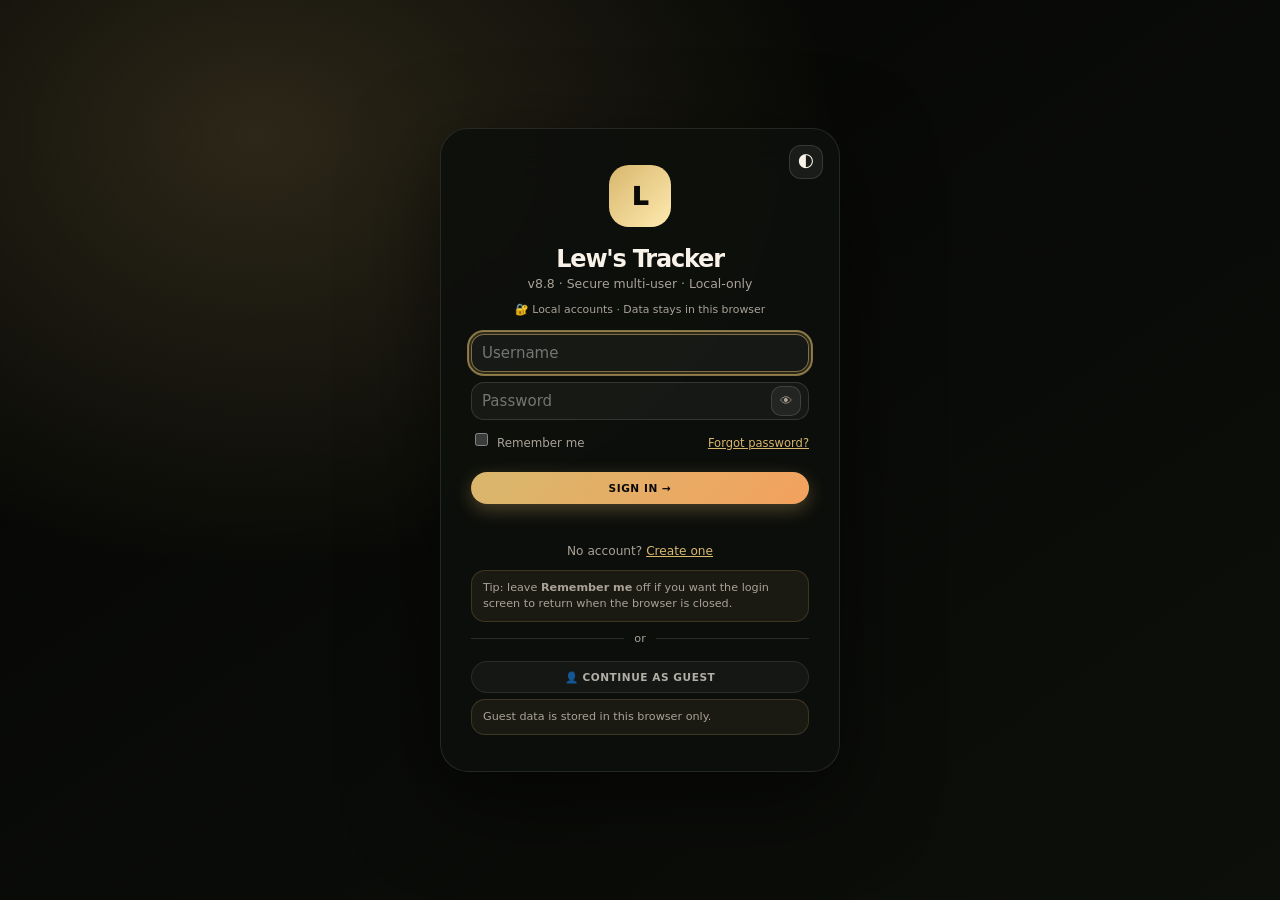
==== index.html @ 7c402895 "Add files via upload" ====
<!doctype html>
<html lang="en">
<head>
<meta charset="utf-8">
<meta name="viewport" content="width=device-width,initial-scale=1,viewport-fit=cover">
<meta name="theme-color" content="#d8b76d">
<meta name="description" content="Lew's Tracker — BIM Command Center. Tasks, focus timer, calendar, notes, finance budgets. Mobile-ready, local-only, multi-user.">
<meta name="keywords" content="BIM tracker, task manager, productivity, construction, design consultancy">
<meta name="author" content="Lew">
<!-- Open Graph / Social Share -->
<meta property="og:type" content="website">
<meta property="og:url" content="https://louie186.github.io/L-tracker/">
<meta property="og:title" content="Lew's Tracker — BIM Command Center">
<meta property="og:description" content="Mobile-ready BIM task tracker with focus timer, calendar, notes, finance, and local storage.">
<meta property="og:image" content="https://louie186.github.io/L-tracker/icon-512.png">
<meta name="twitter:card" content="summary_large_image">
<meta name="twitter:title" content="Lew's Tracker — BIM Command Center">
<meta name="twitter:description" content="Mobile-ready BIM task tracker with focus timer, calendar, notes, finance, and local storage.">
<link rel="manifest" href="manifest.json">
<link rel="icon" type="image/x-icon" href="favicon.ico">
<link rel="apple-touch-icon" href="icon-192.png">
<title>Lew's Tracker v9.0 Pro</title>
<style>
:root{color-scheme:dark;--bg:#070807;--bg2:#10120f;--panel:rgba(18,20,16,.78);--soft:rgba(255,255,255,.06);--soft2:rgba(255,255,255,.10);--ink:#f8f2e8;--muted:#aaa297;--line:rgba(255,255,255,.13);--accent:#d8b76d;--accent2:#ff9655;--green:#97dc8d;--red:#ff7474;--shadow:0 18px 55px rgba(0,0,0,.34);--r:22px;--fs:1;--tabscale:1;--finScale:1;--compact:0;--font:Inter,ui-sans-serif,system-ui,-apple-system,"Segoe UI",sans-serif;--glass:0;--nav-h:64px}
body.light{color-scheme:light;--bg:#eef1ed;--bg2:#f7f8f4;--panel:rgba(251,250,244,.9);--soft:rgba(40,56,60,.055);--soft2:rgba(40,56,60,.10);--ink:#202521;--muted:#5a6360;--line:rgba(40,56,60,.15);--shadow:0 18px 45px rgba(65,75,70,.12);--accent:#a07830;--accent2:#cc6622}
*{box-sizing:border-box}html{scroll-behavior:smooth}
body{margin:0;min-height:100svh;font-family:var(--font);font-size:calc(15px*var(--fs));color:var(--ink);background:radial-gradient(circle at 12% 5%,color-mix(in srgb,var(--accent) 22%,transparent),transparent 34%),radial-gradient(circle at 88% 8%,color-mix(in srgb,var(--accent2) 12%,transparent),transparent 28%),linear-gradient(145deg,var(--bg),var(--bg2));overflow-x:hidden}
body:before{content:"";position:fixed;inset:0;z-index:-2;background-image:linear-gradient(rgba(255,255,255,.025) 1px,transparent 1px),linear-gradient(90deg,rgba(255,255,255,.025) 1px,transparent 1px);background-size:78px 78px;mask-image:radial-gradient(circle,#000,transparent 78%)}

/* ── Melliea Theme (rose gold / blush) ─────────────────────────────────── */
body.melliea{color-scheme:light;--bg:#fdf0f3;--bg2:#fff5f7;--panel:rgba(255,240,243,.9);--soft:rgba(180,80,100,.055);--soft2:rgba(180,80,100,.10);--ink:#2d1a1f;--muted:#8a5f6a;--line:rgba(180,80,100,.18);--shadow:0 18px 45px rgba(160,60,80,.12);--accent:#c8748e;--accent2:#e8a0b0;--green:#7dba8f;--red:#e05050;--r:22px}
body.melliea{background:radial-gradient(circle at 12% 5%,rgba(200,116,142,.18),transparent 34%),radial-gradient(circle at 88% 8%,rgba(232,160,176,.12),transparent 28%),linear-gradient(145deg,#fdf0f3,#fff5f7)}
body.melliea:before{background-image:linear-gradient(rgba(200,116,142,.04) 1px,transparent 1px),linear-gradient(90deg,rgba(200,116,142,.04) 1px,transparent 1px)}
/* Melliea watermark */
body.melliea .app-wrap:after{content:"Melliea";position:fixed;bottom:30%;left:50%;transform:translateX(-50%) rotate(-15deg);font-size:8rem;font-weight:900;color:rgba(200,116,142,.04);pointer-events:none;z-index:0;letter-spacing:.2em;white-space:nowrap}
/* Floating hearts (idle only) */
.heart-float{position:fixed;pointer-events:none;z-index:9999;font-size:1.2rem;animation:heartRise 4s ease-out forwards;opacity:0}
@keyframes heartRise{0%{opacity:.7;transform:translateY(0) scale(1)}100%{opacity:0;transform:translateY(-200px) scale(.3)}}

/* ── Skeleton loading screens ────────────────────────────────────────────── */
.skeleton{background:linear-gradient(90deg,var(--soft) 25%,var(--soft2) 50%,var(--soft) 75%);background-size:200% 100%;animation:shimmer 1.4s infinite;border-radius:8px}
@keyframes shimmer{0%{background-position:200% 0}100%{background-position:-200% 0}}
.skeleton-row{height:14px;border-radius:6px;margin-bottom:8px}
.skeleton-card{border-radius:var(--r);padding:14px;border:1px solid var(--line);margin-bottom:10px}

/* ── Context menu ────────────────────────────────────────────────────────── */
#ctxMenu{position:fixed;z-index:999;background:var(--panel);border:1px solid var(--line);border-radius:14px;padding:6px;box-shadow:var(--shadow);backdrop-filter:blur(18px);display:none;min-width:160px}
#ctxMenu button{display:flex;align-items:center;gap:8px;width:100%;background:none;border:none;color:var(--ink);padding:8px 12px;border-radius:8px;font-size:.8rem;cursor:pointer;text-align:left}
#ctxMenu button:hover{background:var(--soft2)}
#ctxMenu .ctx-divider{height:1px;background:var(--line);margin:4px 6px}
#ctxMenu .ctx-danger{color:var(--red)}

/* ── Cookie consent ──────────────────────────────────────────────────────── */
#cookieBanner{position:fixed;bottom:0;left:0;right:0;z-index:300;background:var(--panel);border-top:1px solid var(--line);backdrop-filter:blur(18px);padding:14px 20px;display:flex;align-items:center;gap:12px;flex-wrap:wrap;font-size:.8rem;color:var(--muted)}
#cookieBanner b{color:var(--ink)}
#cookieBanner .btn{min-width:80px;justify-content:center}
#cookieBanner.hidden{display:none}

/* ── Micro-interactions ─────────────────────────────────────────────────── */
.btn{transition:.18s cubic-bezier(.34,1.56,.64,1)}
.btn:active{transform:scale(.94)!important}
.icon:active{transform:scale(.88)!important}
.item{transition:.18s cubic-bezier(.34,1.56,.64,1)}
.item:hover{transform:translateY(-2px) scale(1.005)}

/* ── Today is special banner ─────────────────────────────────────────────── */
#specialBanner{display:none;position:fixed;top:0;left:0;right:0;z-index:250;background:linear-gradient(135deg,var(--accent),var(--accent2));color:#fff;padding:10px 20px;text-align:center;font-size:.85rem;font-weight:700;box-shadow:0 4px 20px rgba(0,0,0,.2)}
#specialBanner.show{display:block}
#specialBanner .close-banner{float:right;background:none;border:none;color:#fff;cursor:pointer;font-size:1rem;margin-top:-2px}

/* ── Anniversary countdown widget ───────────────────────────────────────── */
.melliea-countdown{background:linear-gradient(135deg,color-mix(in srgb,var(--accent) 15%,transparent),color-mix(in srgb,var(--accent2) 8%,transparent));border:1px solid color-mix(in srgb,var(--accent) 30%,transparent);border-radius:var(--r);padding:16px;text-align:center;margin-bottom:12px}
.melliea-countdown .count-num{font-size:2.4rem;font-weight:950;color:var(--accent);line-height:1}
.melliea-countdown .count-label{font-size:.7rem;color:var(--muted);margin-top:4px}
.daily-quote{background:color-mix(in srgb,var(--accent) 8%,transparent);border-left:3px solid var(--accent);border-radius:0 12px 12px 0;padding:12px 14px;margin-bottom:12px;font-style:italic;color:var(--muted);font-size:.82rem}

/* ── Dedication secret page ──────────────────────────────────────────────── */
#dedicationOverlay{position:fixed;inset:0;z-index:201;background:linear-gradient(145deg,#1a0810,#2d0f1e,#1a0810);display:none;place-items:center;padding:20px;animation:fadeInDedication .6s ease}
@keyframes fadeInDedication{from{opacity:0;transform:scale(.95)}to{opacity:1;transform:none}}
#dedicationOverlay.show{display:grid}
.dedication-card{max-width:480px;width:100%;text-align:center;padding:40px 30px}
.dedication-heart{font-size:4rem;animation:dedicationPulse 1.4s ease-in-out infinite}
@keyframes dedicationPulse{0%,100%{transform:scale(1)}50%{transform:scale(1.12)}}
.dedication-title{font-size:1.8rem;font-weight:950;letter-spacing:-.04em;margin:16px 0 8px;background:linear-gradient(135deg,#c8748e,#e8a0b0,#f5c8d5);-webkit-background-clip:text;-webkit-text-fill-color:transparent}
.dedication-subtitle{color:rgba(255,255,255,.5);font-size:.82rem;margin-bottom:24px}
.dedication-msg{color:rgba(255,255,255,.8);font-size:.95rem;line-height:1.7;margin-bottom:24px}
.dedication-close{background:rgba(255,255,255,.1);border:1px solid rgba(255,255,255,.2);color:#fff;border-radius:999px;padding:8px 24px;cursor:pointer;font-size:.8rem;transition:.2s}
.dedication-close:hover{background:rgba(255,255,255,.2)}
button,input,textarea,select{font:inherit}button{cursor:pointer}
/* Glassmorphism toggle */
body.glass .card{backdrop-filter:blur(28px) saturate(1.4);border-color:color-mix(in srgb,var(--accent) 22%,rgba(255,255,255,.15));box-shadow:0 8px 32px rgba(0,0,0,.28),inset 0 1px 0 rgba(255,255,255,.08)}
.btn,.icon{border:1px solid var(--line);background:var(--soft);color:var(--ink);border-radius:999px;min-height:32px;padding:7px 11px;display:inline-flex;align-items:center;justify-content:center;gap:6px;font-size:.66rem;font-weight:900;text-transform:uppercase;letter-spacing:.052em;white-space:nowrap;transition:.2s}
.btn:hover,.icon:hover{transform:translateY(-1px);border-color:color-mix(in srgb,var(--accent) 50%,transparent);background:var(--soft2)}
.btn.primary{background:linear-gradient(135deg,var(--accent),#ffeab0);color:#0a0908;border-color:transparent}
.btn.danger,.icon.danger{color:var(--red);border-color:rgba(255,116,116,.25);background:rgba(255,116,116,.075)}
.icon{width:32px;height:32px;min-width:32px;min-height:32px;max-height:32px;aspect-ratio:1/1;padding:0;border-radius:50%;font-size:.9rem;flex:0 0 auto;line-height:1;text-align:center}
.row{display:flex;gap:8px;align-items:center;flex-wrap:wrap}
.small{color:var(--muted);font-size:.74rem}
.pill{font-size:.58rem;border:1px solid var(--line);background:rgba(255,255,255,.045);color:var(--muted);border-radius:999px;padding:2px 7px;font-weight:850}
.pill.high,.pill.overdue{color:var(--red)}.pill.medium,.pill.today{color:var(--accent)}.pill.low{color:var(--green)}
input,textarea,select{width:100%;border:1px solid var(--line);background:rgba(255,255,255,.045);color:var(--ink);border-radius:13px;padding:9px 10px;outline:none}
select option{background:var(--bg2);color:var(--ink)}body.light select option{background:#f7f8f4;color:#202521}
textarea{min-height:100px;resize:vertical}.hidden{display:none!important}
/* Priority border stripes */
.item{border:1px solid var(--line);background:rgba(255,255,255,.028);border-radius:12px;padding:6px 8px;display:flex;justify-content:space-between;gap:7px;align-items:center;transition:.18s;border-left-width:3px}
.item.pri-high{border-left-color:var(--red)}.item.pri-medium{border-left-color:var(--accent)}.item.pri-low{border-left-color:var(--green)}
.item:hover{border-color:color-mix(in srgb,var(--accent) 40%,transparent);transform:translateY(-1px)}
/* Subtask mini progress */
.sub-prog{display:inline-flex;align-items:center;gap:3px;font-size:.58rem;color:var(--muted)}
.sub-prog-bar-wrap{width:32px;height:4px;background:rgba(255,255,255,.1);border-radius:99px;overflow:hidden}
.sub-prog-bar{height:100%;background:var(--accent);border-radius:99px;transition:width .3s}
/* Timer SVG ring */
.timer-svg{display:block;margin:0 auto}.timer-bg{fill:none;stroke:rgba(255,255,255,.08);stroke-width:10}
.timer-prog{fill:none;stroke:var(--accent);stroke-width:10;stroke-linecap:round;transform:rotate(-90deg);transform-origin:center;transition:stroke-dashoffset .9s linear}
.timer-text{font-size:28px;font-weight:950;fill:var(--ink);text-anchor:middle;font-family:var(--font)}
/* Toast slide */
.toast{position:fixed;right:16px;bottom:calc(var(--nav-h) + 12px);z-index:70;display:grid;gap:7px}
.toast div{background:var(--panel);border:1px solid var(--line);border-radius:15px;padding:9px 11px;box-shadow:var(--shadow);font-size:.82rem;animation:toastIn .28s cubic-bezier(.16,1,.3,1);display:flex;align-items:center;gap:8px}
@keyframes toastIn{from{opacity:0;transform:translateX(60px)}to{opacity:1;transform:none}}
@keyframes toastOut{to{opacity:0;transform:translateX(60px)}}
/* Weekly strip */
.week-strip{display:grid;grid-template-columns:repeat(7,1fr);gap:5px;margin-bottom:12px}
.week-day{border:1px solid var(--line);border-radius:11px;padding:7px 4px;text-align:center;cursor:pointer;transition:.18s;font-size:.68rem}
.week-day:hover{border-color:color-mix(in srgb,var(--accent) 45%,transparent);transform:translateY(-1px)}
.week-day.today{box-shadow:inset 0 0 0 1px var(--accent);color:var(--accent)}
.week-day b{display:block;font-size:.95rem;margin:2px 0}
.week-cnt{display:inline-block;background:var(--accent);color:#0a0908;border-radius:99px;font-size:.55rem;font-weight:900;padding:1px 5px;margin-top:2px}
/* Search modal results */
.search-result{padding:8px 10px;border-radius:10px;cursor:pointer;display:flex;align-items:center;gap:8px;font-size:.82rem;transition:.15s}
.search-result:hover{background:var(--soft2)}
/* Card stagger */
@keyframes staggerIn{from{opacity:0;transform:translateY(14px)}to{opacity:1;transform:none}}
.stagger .card{animation:staggerIn .38s cubic-bezier(.16,1,.3,1) both}
.stagger .card:nth-child(1){animation-delay:0ms}.stagger .card:nth-child(2){animation-delay:55ms}
.stagger .card:nth-child(3){animation-delay:110ms}.stagger .card:nth-child(4){animation-delay:165ms}
.stagger .card:nth-child(5){animation-delay:220ms}.stagger .card:nth-child(6){animation-delay:275ms}
/* Time log button active */
.icon.logging{color:var(--red);border-color:rgba(255,116,116,.4);animation:pulse-log 1s ease-in-out infinite}
@keyframes pulse-log{50%{box-shadow:0 0 8px rgba(255,116,116,.5)}}
/* More bottom sheet */
#moreSheet .modal-card{width:100%;border-radius:22px 22px 0 0;padding-bottom:max(16px,env(safe-area-inset-bottom))}
/* ── Login Screen v8.2 ───────────────────────────────────────────────── */
.login-screen{position:fixed;inset:0;z-index:300;background:radial-gradient(ellipse at 20% 15%,color-mix(in srgb,var(--accent) 18%,transparent),transparent 40%),linear-gradient(145deg,#050604,#0d0f0b);display:none;place-items:center;padding:20px}
.login-screen.show{display:grid}
.login-card{width:min(400px,100%);border:1px solid rgba(255,255,255,.1);border-radius:28px;background:rgba(14,16,12,.92);backdrop-filter:blur(24px);padding:36px 30px;box-shadow:0 28px 90px rgba(0,0,0,.55);animation:pop .28s ease}
.login-logo{width:62px;height:62px;border-radius:20px;background:linear-gradient(135deg,var(--accent),#ffeab0);color:#0a0908;font-weight:950;font-size:1.6rem;display:grid;place-items:center;margin:0 auto 18px}
.login-card h2{text-align:center;margin:0 0 3px;letter-spacing:-.05em;font-size:1.5rem}
.login-card>.sub{text-align:center;color:var(--muted);font-size:.78rem;margin-bottom:26px}
.login-card input{margin-bottom:10px}
.login-card .btn{width:100%;margin-top:6px;justify-content:center}
.login-err{color:var(--red);font-size:.76rem;margin-top:8px;text-align:center;min-height:18px}
.login-switch{text-align:center;color:var(--muted);font-size:.76rem;margin-top:14px}
.login-switch button{background:none;border:none;color:var(--accent);font-size:.76rem;cursor:pointer;text-decoration:underline;padding:0}
.login-users{display:grid;gap:6px;margin-bottom:14px}
.login-user-chip{display:flex;align-items:center;gap:10px;border:1px solid var(--line);background:var(--soft);border-radius:999px;padding:6px 14px;cursor:pointer;transition:.18s;font-size:.8rem}
.login-user-chip:hover{border-color:color-mix(in srgb,var(--accent) 45%,transparent);background:var(--soft2)}
.login-user-chip .avi{width:26px;height:26px;border-radius:50%;background:linear-gradient(135deg,var(--accent),#ffeab0);color:#0a0908;font-size:.7rem;font-weight:950;display:grid;place-items:center;flex:0 0 auto}
.login-divider{display:flex;align-items:center;gap:10px;margin:10px 0;color:var(--muted);font-size:.7rem}
.login-divider::before,.login-divider::after{content:"";flex:1;height:1px;background:var(--line)}

/* Login polish v8.7 */
.login-card{position:relative}
.login-secure-badge{display:flex;justify-content:center;gap:6px;align-items:center;color:var(--muted);font-size:.68rem;margin:-14px 0 18px;text-align:center}
.login-field{position:relative;margin-bottom:10px}.login-field input{margin-bottom:0;padding-right:44px}
.login-eye{position:absolute;right:8px;top:50%;transform:translateY(-50%);width:30px;height:30px;border:1px solid var(--line);border-radius:10px;background:var(--soft);color:var(--muted);display:grid;place-items:center;cursor:pointer;font-size:.78rem}.login-eye:hover{color:var(--ink);border-color:color-mix(in srgb,var(--accent) 45%,transparent)}
.login-actions-row{display:flex;align-items:center;justify-content:space-between;gap:10px;margin:8px 0 10px}.login-actions-row label{margin:0!important}.login-mini-btn{background:none;border:none;color:var(--accent);font-size:.72rem;cursor:pointer;text-decoration:underline;padding:0}
.login-strength{height:5px;border-radius:999px;background:rgba(255,255,255,.08);overflow:hidden;margin:0 0 8px}.login-strength span{display:block;height:100%;width:0;background:var(--red);transition:.2s}.login-strength.ok span{background:var(--accent);width:66%}.login-strength.good span{background:var(--green);width:100%}
.login-help{border:1px solid rgba(216,183,109,.18);background:rgba(216,183,109,.07);border-radius:14px;padding:9px 11px;color:var(--muted);font-size:.7rem;line-height:1.45;margin-top:12px}.login-card .btn[disabled]{opacity:.6;pointer-events:none}
/* Login screen — light theme support (toggle at login, independent of per-account theme) */
body.light .login-screen{background:radial-gradient(ellipse at 20% 15%,color-mix(in srgb,var(--accent) 14%,transparent),transparent 40%),linear-gradient(145deg,#eef1ed,#f7f8f4)}
body.light .login-card{background:rgba(251,250,244,.94);border-color:rgba(40,56,60,.12);box-shadow:0 28px 90px rgba(65,75,70,.16)}
body.light .login-help{background:rgba(160,120,48,.08);border-color:rgba(160,120,48,.22)}
.login-theme-toggle{position:absolute;top:16px;right:16px;width:34px;height:34px;border-radius:12px;border:1px solid var(--line);background:var(--soft);color:var(--ink);display:grid;place-items:center;cursor:pointer;font-size:1rem;transition:.18s;z-index:2}
.login-theme-toggle:hover{border-color:color-mix(in srgb,var(--accent) 45%,transparent);background:var(--soft2)}
.login-logo{cursor:default}
/* Security settings */
.user-chip{display:inline-flex;align-items:center;gap:7px;background:rgba(216,183,109,.1);border:1px solid rgba(216,183,109,.25);border-radius:999px;padding:4px 12px;font-size:.76rem;color:var(--accent);font-weight:700}
.users-list-item{display:flex;justify-content:space-between;align-items:center;gap:8px;border:1px solid var(--line);border-radius:12px;padding:8px 12px;margin-bottom:6px;font-size:.8rem}

/* ── Intro v8.2 — StringTune-style scroll animations ─────────────────── */
.intro{position:fixed;inset:0;z-index:100;background:radial-gradient(ellipse at 15% 10%,color-mix(in srgb,var(--accent) 22%,transparent),transparent 38%),radial-gradient(ellipse at 85% 15%,color-mix(in srgb,var(--accent2) 15%,transparent),transparent 35%),radial-gradient(ellipse at 50% 90%,color-mix(in srgb,var(--accent) 8%,transparent),transparent 50%),linear-gradient(160deg,#050604 0%,#0c0e0a 50%,#060705 100%);overflow:auto;scroll-snap-type:y proximity;transition:.6s;scroll-behavior:smooth}
.intro.hide{opacity:0;pointer-events:none;filter:blur(10px) scale(.98);display:none}
/* Scroll progress bar — StringTune style */
.intro-progress{position:fixed;top:0;left:0;right:0;height:3px;z-index:102;background:rgba(255,255,255,.06);pointer-events:none;transition:opacity .4s}
.intro-progress-fill{height:100%;width:0%;background:linear-gradient(90deg,var(--accent),var(--accent2),var(--accent));border-radius:0 2px 2px 0;transition:width .08s linear;box-shadow:0 0 12px color-mix(in srgb,var(--accent) 60%,transparent)}
.intro.hide~.intro-progress,.intro.hide .intro-progress{opacity:0}
/* Floating particles — ambient depth */
.intro-particles{position:fixed;inset:0;z-index:99;pointer-events:none;overflow:hidden}
.intro-particle{position:absolute;width:3px;height:3px;border-radius:50%;background:var(--accent);opacity:0;animation:particleFloat linear infinite}
@keyframes particleFloat{0%{opacity:0;transform:translateY(100vh) scale(.5)}15%{opacity:.4}85%{opacity:.3}100%{opacity:0;transform:translateY(-10vh) scale(1.2)}}
.intro-top,.intro-slide{min-height:100svh;display:grid;place-items:center;padding:32px;scroll-snap-align:start;position:relative;overflow:hidden}
.intro-grid,.slide-inner{width:min(1080px,100%);display:grid;grid-template-columns:1fr .95fr;gap:28px;align-items:center}
/* Title headline — word-by-word reveal with scroll shimmer */
.intro h1{margin:0;font-size:clamp(52px,8.5vw,118px);line-height:.86;letter-spacing:-.1em;text-transform:uppercase}
.intro h1 span{display:block;overflow:hidden}
.intro h1 span em{display:block;font-style:normal;background:linear-gradient(125deg,#fff 0%,#f8f2e8 30%,var(--accent) 60%,#fff0b5 80%,#fff 100%);background-size:280% auto;-webkit-background-clip:text;background-clip:text;color:transparent;animation:shine 8s linear infinite,wordDrop .9s cubic-bezier(.16,1,.3,1) both}
.intro h1 span:nth-child(1) em{animation-delay:0s,0.1s}
.intro h1 span:nth-child(2) em{animation-delay:0s,0.32s}
.intro h1 span:nth-child(3) em{animation-delay:0s,0.52s}
@keyframes shine{to{background-position:280% center}}
@keyframes wordDrop{from{transform:translateY(110%);opacity:0}to{transform:none;opacity:1}}
/* Scroll-driven headline shimmer — background-position linked to scroll in JS */
.intro h1.scroll-shimmer span em{transition:background-position .1s linear}
.intro p{color:#bdb5a8;line-height:1.78;font-size:1.02rem}
/* Hero parallax — orb and text move at different rates */
.intro-grid>div:first-child{will-change:transform;transition:transform .1s linear}
.orb{height:380px;border:1px solid rgba(255,255,255,.07);border-radius:34px;background:rgba(255,255,255,.02);box-shadow:0 24px 70px rgba(0,0,0,.45);position:relative;overflow:hidden;display:grid;place-items:center;perspective:700px;will-change:transform;transition:transform .1s linear}
.orb-globe{width:260px;height:260px;position:relative;transform-style:preserve-3d;animation:globeSpin 18s linear infinite}
.orb-ring{position:absolute;inset:0;border-radius:50%;border:1.5px solid color-mix(in srgb,var(--accent) 38%,transparent)}
.orb-ring:nth-child(1){transform:rotateX(0deg)}
.orb-ring:nth-child(2){transform:rotateX(35deg) scaleY(.82);border-color:color-mix(in srgb,var(--accent) 26%,transparent)}
.orb-ring:nth-child(3){transform:rotateX(-35deg) scaleY(.82);border-color:color-mix(in srgb,var(--accent) 26%,transparent)}
.orb-ring:nth-child(4){transform:rotateX(65deg) scaleY(.42);border-color:color-mix(in srgb,var(--accent) 14%,transparent)}
.orb-ring:nth-child(5){transform:rotateX(-65deg) scaleY(.42);border-color:color-mix(in srgb,var(--accent) 14%,transparent)}
.orb-ring:nth-child(6){transform:rotateY(90deg)}
.orb-ring:nth-child(7){transform:rotateY(60deg);border-color:color-mix(in srgb,var(--accent2) 22%,transparent)}
.orb-ring:nth-child(8){transform:rotateY(120deg);border-color:color-mix(in srgb,var(--accent2) 22%,transparent)}
.orb-core{position:absolute;width:80px;height:80px;border-radius:50%;background:radial-gradient(circle,color-mix(in srgb,var(--accent) 60%,transparent),transparent 70%);animation:corePulse 3.5s ease-in-out infinite;top:50%;left:50%;translate:-50% -50%}
.orb-dot{position:absolute;width:10px;height:10px;border-radius:50%;background:var(--accent2);box-shadow:0 0 16px var(--accent2);top:50%;left:50%;transform-origin:0 0;animation:dotOrbit 4s linear infinite}
.orb-glow{position:absolute;inset:0;background:radial-gradient(circle at center,color-mix(in srgb,var(--accent) 12%,transparent) 0%,transparent 65%);animation:glowPulse 4s ease-in-out infinite}
@keyframes globeSpin{to{transform:rotateY(360deg)}}
@keyframes corePulse{0%,100%{opacity:.7;transform:translate(-50%,-50%) scale(1)}50%{opacity:1;transform:translate(-50%,-50%) scale(1.18)}}
@keyframes dotOrbit{0%{transform:translateX(120px) translateY(-5px)}25%{transform:translateX(0) translateY(-125px)}50%{transform:translateX(-120px) translateY(-5px)}75%{transform:translateX(0) translateY(115px)}100%{transform:translateX(120px) translateY(-5px)}}
@keyframes glowPulse{50%{opacity:1.4}}
/* Scroll cue — fades out as user scrolls */
.scroll-cue{position:absolute;bottom:22px;left:50%;translate:-50%;color:rgba(184,175,162,.6);font-size:.65rem;letter-spacing:.22em;text-transform:uppercase;display:flex;flex-direction:column;align-items:center;gap:6px;animation:bob 2s ease-in-out infinite;transition:opacity .5s}
.scroll-cue.faded{opacity:0}
.scroll-cue::after{content:"";width:1px;height:28px;background:linear-gradient(to bottom,rgba(216,183,109,.6),transparent)}
@keyframes bob{0%,100%{transform:translateX(-50%) translateY(0)}50%{transform:translateX(-50%) translateY(9px)}}
/* Progress dots — enhanced with labels */
.intro-dots{position:fixed;right:22px;top:50%;translate:0 -50%;z-index:101;display:flex;flex-direction:column;gap:9px;transition:.4s}
.intro-dots.hide{opacity:0;pointer-events:none}
.intro-dot-btn{width:7px;height:7px;border-radius:50%;background:rgba(255,255,255,.22);border:none;cursor:pointer;transition:.3s;padding:0;position:relative}
.intro-dot-btn.active{background:var(--accent);transform:scale(1.45);box-shadow:0 0 8px color-mix(in srgb,var(--accent) 70%,transparent)}
.intro-dot-btn:hover{background:rgba(255,255,255,.55)}
/* Slide inner — scroll-driven transform (overridden by JS) */
.slide-inner{opacity:0;transform:translateY(52px) scale(.97) perspective(600px) rotateX(4deg);filter:blur(6px);will-change:transform,opacity,filter}
/* Staggered child animations within slides */
.slide-inner .slide-kicker{opacity:0;transform:translateX(-40px);transition:opacity .6s ease,transform .7s cubic-bezier(.16,1,.3,1);transition-delay:0s}
.slide-inner .slide-title{opacity:0;transform:translateX(-50px);transition:opacity .6s ease,transform .8s cubic-bezier(.16,1,.3,1);transition-delay:.1s}
.slide-inner>div:first-child>p{opacity:0;transform:translateX(-30px);transition:opacity .5s ease,transform .7s cubic-bezier(.16,1,.3,1);transition-delay:.2s}
.slide-inner>div:first-child>.row{opacity:0;transform:translateY(20px);transition:opacity .5s ease,transform .6s cubic-bezier(.16,1,.3,1);transition-delay:.3s}
.slide-inner .slide-card{opacity:0;transform:translateX(60px) scale(.95);transition:opacity .7s ease,transform .9s cubic-bezier(.16,1,.3,1);transition-delay:.15s}
/* Active state — all children reveal with stagger */
.intro-slide.visible .slide-inner{opacity:1;transform:none;filter:none;transition:opacity .8s ease,transform .9s cubic-bezier(.16,1,.3,1),filter .7s ease}
.intro-slide.visible .slide-inner .slide-kicker,
.intro-slide.visible .slide-inner .slide-title,
.intro-slide.visible .slide-inner>div:first-child>p,
.intro-slide.visible .slide-inner>div:first-child>.row{opacity:1;transform:none}
.intro-slide.visible .slide-inner .slide-card{opacity:1;transform:none}
/* Exit state — slide out when scrolling past */
.intro-slide.exiting .slide-inner{opacity:0;transform:translateY(-40px) scale(1.02);filter:blur(4px);transition:opacity .5s ease,transform .6s ease,filter .5s ease}
.intro-slide.exiting .slide-inner .slide-kicker,
.intro-slide.exiting .slide-inner .slide-title,
.intro-slide.exiting .slide-inner>div:first-child>p{opacity:0;transform:translateX(30px)}
.intro-slide.exiting .slide-inner .slide-card{opacity:0;transform:translateX(-40px) scale(.97)}
/* Slide card */
.slide-card{border:1px solid rgba(255,255,255,.1);background:linear-gradient(145deg,rgba(255,255,255,.07),rgba(255,255,255,.02));border-radius:28px;padding:20px;box-shadow:0 18px 60px rgba(0,0,0,.4);min-height:260px;overflow:hidden}
.slide-kicker{color:var(--accent);font-size:.7rem;text-transform:uppercase;letter-spacing:.2em;font-weight:900;margin-bottom:6px}
.slide-title{font-size:clamp(32px,5vw,60px);line-height:.93;letter-spacing:-.08em;text-transform:uppercase;margin:6px 0 14px;color:#fff}
/* Demo: phone mockup (slide 1) */
.demo-phone{width:160px;height:200px;border:2px solid rgba(255,255,255,.18);border-radius:22px;margin:0 auto;background:#0a0c09;overflow:hidden;display:flex;flex-direction:column}
.demo-phone-bar{height:18px;background:rgba(216,183,109,.15);flex:0 0 auto}
.demo-phone-body{flex:1;padding:7px;display:grid;gap:5px}
.demo-phone-card{border:1px solid rgba(255,255,255,.1);border-radius:7px;padding:5px 7px;font-size:.52rem;color:rgba(255,255,255,.7)}
.demo-phone-card b{display:block;font-size:.6rem;color:#fff}
.demo-phone-nav{height:28px;border-top:1px solid rgba(255,255,255,.1);display:flex;align-items:center;justify-content:space-around;font-size:.65rem;flex:0 0 auto}
.demo-phone-nav span{color:rgba(255,255,255,.4)}.demo-phone-nav span.on{color:var(--accent)}
/* Demo: task rows (slide 3) */
.demo-tasks{display:grid;gap:7px}
.demo-task{display:flex;justify-content:space-between;align-items:center;gap:8px;border-radius:10px;padding:8px 10px;font-size:.76rem;border-left:3px solid transparent}
.demo-task.high{background:rgba(255,116,116,.08);border-left-color:#ff7474;color:rgba(255,255,255,.85)}
.demo-task.medium{background:rgba(216,183,109,.07);border-left-color:#d8b76d;color:rgba(255,255,255,.85)}
.demo-task.low{background:rgba(151,220,141,.06);border-left-color:#97dc8d;color:rgba(255,255,255,.85)}
.demo-task.done{opacity:.45;text-decoration:line-through;color:rgba(255,255,255,.4);border-left-color:rgba(255,255,255,.15)}
.demo-badge{font-size:.58rem;background:rgba(255,255,255,.08);border:1px solid rgba(255,255,255,.14);border-radius:999px;padding:2px 7px;white-space:nowrap}
.demo-prog-wrap{width:38px;height:5px;background:rgba(255,255,255,.1);border-radius:99px;overflow:hidden;flex:0 0 auto}
.demo-prog-fill{height:100%;background:var(--accent);border-radius:99px;animation:progFill 2s ease-in-out infinite alternate}
@keyframes progFill{from{width:30%}to{width:85%}}
/* Demo: finance bars (slide 5) */
.demo-budget-row{display:grid;grid-template-columns:80px 1fr 70px;align-items:center;gap:8px;margin-bottom:9px;font-size:.7rem}
.demo-bbar-wrap{height:7px;background:rgba(255,255,255,.08);border-radius:99px;overflow:hidden}
.demo-bbar{height:100%;border-radius:99px;animation:barGrow 2.4s cubic-bezier(.16,1,.3,1) both}
@keyframes barGrow{from{width:0}to{width:var(--w,60%)}}
@keyframes ringPulse{0%,100%{stroke-dashoffset:160}50%{stroke-dashoffset:80}}
.demo-bbar.paid{background:linear-gradient(90deg,var(--green),#97dc8d)}
.demo-bbar.pend{background:linear-gradient(90deg,var(--accent2),#ff9655)}
.demo-bbar.income{background:linear-gradient(90deg,#8db9ff,#4a9eff)}
.demo-budget-val{text-align:right;font-size:.65rem}
.demo-budget-val.g{color:var(--green)}.demo-budget-val.o{color:var(--accent2)}.demo-budget-val.b{color:#8db9ff}
/* Demo: theme swatches (slide 6) */
.theme-swatches{display:grid;grid-template-columns:1fr 1fr;gap:8px;margin-bottom:12px}
.theme-sw{border-radius:14px;padding:12px 14px;font-size:.72rem;font-weight:800;cursor:pointer;transition:.25s;display:flex;align-items:center;gap:8px}
.theme-sw:hover{transform:translateY(-2px) scale(1.03)}
.theme-sw .sw-dot{width:14px;height:14px;border-radius:50%;flex:0 0 auto}
.theme-sw.gold{background:rgba(216,183,109,.12);color:#d8b76d;border:1px solid rgba(216,183,109,.3)}.theme-sw.gold .sw-dot{background:#d8b76d}
.theme-sw.ocean{background:rgba(74,158,255,.1);color:#8db9ff;border:1px solid rgba(74,158,255,.25)}.theme-sw.ocean .sw-dot{background:#4a9eff}
.theme-sw.forest{background:rgba(109,207,122,.1);color:#97dc8d;border:1px solid rgba(109,207,122,.25)}.theme-sw.forest .sw-dot{background:#6dcf7a}
.theme-sw.charcoal{background:rgba(180,180,180,.08);color:#c0c0c0;border:1px solid rgba(180,180,180,.2)}.theme-sw.charcoal .sw-dot{background:#aaa}
/* mock heart */
.mock-heart{font-size:5.5rem;text-align:center;filter:drop-shadow(0 0 40px color-mix(in srgb,var(--accent) 50%,transparent));animation:heartBeat 1.4s ease-in-out infinite}
@keyframes heartBeat{0%,100%{transform:scale(1)}14%{transform:scale(1.15)}28%{transform:scale(1)}42%{transform:scale(1.08)}70%{transform:scale(1)}}
/* Responsive intro */
@media(max-width:900px){
  .intro-grid,.slide-inner{grid-template-columns:1fr}
  .orb{height:240px}.orb-globe{width:180px;height:180px}
  .intro-dots{right:12px}
  .demo-phone{width:130px;height:170px}
  .slide-card{min-height:auto}
  .intro-top,.intro-slide{padding:20px}
  .intro-particles{display:none}
  .slide-inner .slide-card{transform:translateX(30px) scale(.97)}
  .slide-inner .slide-kicker,.slide-inner .slide-title,.slide-inner>div:first-child>p{transform:translateX(-20px)}
}
/* App layout */
.app{display:grid;grid-template-columns:248px minmax(0,1fr);min-height:100svh}
.sidebar{position:sticky;top:0;height:100svh;padding:16px;border-right:1px solid var(--line);background:rgba(10,11,9,.68);backdrop-filter:blur(22px);z-index:10;overflow-y:auto}
body.light .sidebar{background:rgba(247,248,244,.82)}


/* v8.5: 3D Atom animation */
.atom-container{width:120px;height:120px;margin:0 auto 10px;position:relative;perspective:600px}
.atom-nucleus{position:absolute;top:50%;left:50%;width:16px;height:16px;border-radius:50%;background:radial-gradient(circle,var(--accent),color-mix(in srgb,var(--accent) 60%,#000));transform:translate(-50%,-50%);box-shadow:0 0 18px color-mix(in srgb,var(--accent) 50%,transparent);z-index:2}
.atom-orbit{position:absolute;inset:0;border-radius:50%;border:1px solid color-mix(in srgb,var(--accent) 25%,transparent);transform-style:preserve-3d;animation:atomSpin 4s linear infinite}
.atom-orbit:nth-child(2){transform:rotateX(60deg);animation-duration:5s;animation-direction:reverse}
.atom-orbit:nth-child(3){transform:rotateX(-60deg) rotateY(30deg);animation-duration:6s}
.atom-electron{position:absolute;width:8px;height:8px;border-radius:50%;background:var(--accent2);box-shadow:0 0 10px var(--accent2);top:-4px;left:50%;transform:translateX(-50%)}
.atom-orbit:nth-child(2) .atom-electron{top:auto;bottom:-4px}
.atom-orbit:nth-child(3) .atom-electron{top:50%;left:-4px;transform:none}
@keyframes atomSpin{to{transform:rotateZ(360deg)}}
.atom-orbit:nth-child(2){animation-name:atomSpin2}
@keyframes atomSpin2{to{transform:rotateX(60deg) rotateZ(360deg)}}
.atom-orbit:nth-child(3){animation-name:atomSpin3}
@keyframes atomSpin3{to{transform:rotateX(-60deg) rotateY(30deg) rotateZ(360deg)}}

/* v8.5: Pastel eye-strain reduction theme */
body.pastel{color-scheme:light;--bg:#f0ede6;--bg2:#f7f5ef;--panel:rgba(248,246,240,.94);--soft:rgba(120,100,80,.055);--soft2:rgba(120,100,80,.09);--ink:#3a3530;--muted:#7a7268;--line:rgba(120,100,80,.14);--shadow:0 8px 28px rgba(100,85,70,.08);--accent:#a08050;--accent2:#c09060}
body.pastel .sidebar{background:rgba(245,242,235,.88)}
body.pastel .mobile{background:rgba(245,242,235,.94)}
body.pastel select option{background:#f7f5ef;color:#3a3530}

.brand{display:flex;gap:10px;align-items:center;margin-bottom:15px}
.logo{width:42px;height:42px;border:0;border-radius:15px;background:linear-gradient(135deg,var(--accent),#fff0b5);color:#0b0a08;font-weight:950;font-size:1.1rem}
.brand h1{margin:0;font-size:1.08rem;letter-spacing:-.05em}.brand p{margin:2px 0 0;color:var(--muted);font-size:.7rem}
/* Sidebar nav with sliding indicator */
.nav{display:grid;gap:5px;position:relative}
.nav-indicator{position:absolute;left:0;right:0;height:36px;background:linear-gradient(135deg,color-mix(in srgb,var(--accent) 18%,transparent),rgba(255,150,85,.07));border:1px solid color-mix(in srgb,var(--accent) 28%,transparent);border-radius:999px;transition:top .25s cubic-bezier(.16,1,.3,1);pointer-events:none;z-index:0}
.nav button,.mobile button{border:1px solid transparent;background:transparent;color:var(--muted);border-radius:999px;padding:calc(9px*var(--tabscale)) calc(10px*var(--tabscale));text-align:left;display:flex;gap:8px;align-items:center;font-size:calc(.78rem*var(--tabscale));font-weight:850;transition:.2s;position:relative;z-index:1}
.nav button .navicon,.mobile button .navicon{font-size:calc(1rem*var(--tabscale))}
.nav button:hover,.mobile button:hover{background:var(--soft);color:var(--ink)}
.nav button.active{color:var(--ink);border-color:transparent}
.mobile button.active{background:linear-gradient(135deg,color-mix(in srgb,var(--accent) 18%,transparent),rgba(255,150,85,.07));border-color:color-mix(in srgb,var(--accent) 28%,transparent);color:var(--ink)}
.sidebox{position:absolute;left:16px;right:16px;bottom:16px;border:1px solid var(--line);background:var(--soft);border-radius:18px;padding:11px}
.sidebox small{display:block;color:var(--muted);margin-bottom:6px}
.track{height:7px;border-radius:99px;background:rgba(255,255,255,.08);overflow:hidden}
.fill{height:100%;width:0;background:linear-gradient(90deg,var(--accent),var(--accent2));transition:.5s}
.main{padding:16px 18px 96px;width:100%;max-width:1540px;margin:0 auto}
.top{position:sticky;top:0;z-index:9;display:flex;justify-content:space-between;gap:12px;align-items:flex-start;padding:8px 0 14px;background:transparent}
body.light .top{background:transparent}
.title h2{margin:0;text-transform:uppercase;letter-spacing:-.055em;font-size:clamp(1.45rem,3vw,2.15rem)}
.title p{margin:4px 0 0;color:var(--muted);font-size:.86rem}
.quick{display:grid;grid-template-columns:minmax(0,1fr) auto;gap:9px;margin:4px 0 11px}
.quick input{font-size:.94rem;padding:12px 13px}
.hint{color:var(--muted);font-size:.74rem;margin:-4px 0 12px}
/* v8.5: Smooth page transitions */
.view{display:none}
.view.active{display:block;animation:viewIn .3s cubic-bezier(.16,1,.3,1)}
.view.exiting-view{display:block;animation:viewOut .2s ease forwards}
@keyframes viewIn{from{opacity:0;transform:translateX(20px)}to{opacity:1;transform:none}}
@keyframes viewOut{to{opacity:0;transform:translateX(-20px)}}
.grid{display:grid;gap:11px}.grid.auto{grid-template-columns:repeat(auto-fit,minmax(220px,1fr))}.grid.two{grid-template-columns:repeat(auto-fit,minmax(min(100%,360px),1fr))}
.card{border:1px solid var(--line);background:linear-gradient(180deg,var(--soft),rgba(255,255,255,.02)),var(--panel);backdrop-filter:blur(calc(14px + var(--glass)*14px));border-radius:var(--r);box-shadow:var(--shadow);padding:calc(13px - var(--compact)*3px);overflow:hidden;min-width:0}
.card h3{margin:0 0 12px;font-size:.9rem;text-transform:uppercase;letter-spacing:.05em}
.panel-actions,.task-actions-clean,.actions{display:flex;gap:7px;align-items:center;flex-wrap:wrap;margin-bottom:14px;padding-bottom:12px}
.task-actions-clean{justify-content:flex-end;padding:7px 7px 13px;border:1px solid var(--line);border-radius:18px;background:rgba(255,255,255,.035);margin-bottom:10px}
.task-head{display:flex;justify-content:space-between;gap:14px;align-items:flex-start;flex-wrap:wrap;margin-bottom:10px}
.kpi{min-height:72px;padding:10px}.label{color:var(--muted);font-size:.62rem;text-transform:uppercase;letter-spacing:.13em;font-weight:900}
.num{font-size:1.6rem;font-weight:950;letter-spacing:-.08em;margin-top:4px}.sub{color:var(--muted);font-size:.74rem}
.toolbar{display:grid;grid-template-columns:minmax(0,1fr) 145px 145px;gap:7px;margin-bottom:13px}
.list{display:grid;gap:5px}
.todo-text{font-size:.83rem;line-height:1.2;white-space:nowrap;overflow:hidden;text-overflow:ellipsis}
.done .todo-text{text-decoration:line-through;color:var(--muted)}
.empty{border:1px dashed var(--line);border-radius:15px;padding:14px;color:var(--muted);text-align:center;font-size:.82rem}
.task-num{width:22px;height:22px;border-radius:50%;display:grid;place-items:center;background:color-mix(in srgb,var(--accent) 13%,transparent);border:1px solid color-mix(in srgb,var(--accent) 24%,transparent);color:var(--accent);font-size:.65rem;font-weight:950;flex:0 0 auto}
.task-main{display:flex;gap:7px;align-items:center;min-width:0;flex:1}
.task-open{display:none;grid-column:1/-1;margin-top:7px;padding-top:7px;border-top:1px solid var(--line)}
.todo.open{display:grid;grid-template-columns:1fr auto;align-items:start}
.todo.open .task-open{display:grid;gap:8px}
/* Board */
.board{display:grid;grid-template-columns:repeat(4,minmax(180px,1fr));gap:10px;animation:boardIn .45s ease}
.board-col{border:1px solid var(--line);border-radius:18px;background:rgba(255,255,255,.03);padding:9px;min-height:180px}
.board-col.dragover{outline:2px dashed var(--accent);background:color-mix(in srgb,var(--accent) 10%,transparent)}
.board-card{border:1px solid var(--line);border-radius:14px;background:rgba(255,255,255,.045);padding:8px;margin-bottom:7px;cursor:grab;transition:.2s}
.board-card:hover{transform:scale(1.01);border-color:color-mix(in srgb,var(--accent) 45%,transparent)}
@keyframes boardIn{from{opacity:0;transform:translateY(20px) scale(.98)}to{opacity:1;transform:none}}
/* Templates */
.templates{display:grid;grid-template-columns:repeat(auto-fit,minmax(190px,1fr));gap:8px}
.template{border:1px solid var(--line);background:rgba(255,255,255,.035);border-radius:15px;padding:10px;text-align:left;color:var(--ink)}
.template b{display:block;margin-bottom:4px}.template small{color:var(--muted)}
/* Calendar */
.cal-head{display:flex;justify-content:space-between;align-items:center;margin-bottom:10px}
.cal-title{font-weight:950}
.cal-grid{display:grid;grid-template-columns:repeat(7,1fr);gap:5px}
.weekday{text-align:center;color:var(--muted);font-size:.62rem;font-weight:900;padding:4px}
.day{min-height:78px;border:1px solid var(--line);background:rgba(255,255,255,.035);border-radius:13px;padding:6px;cursor:pointer;position:relative;transition:.18s}
.day:hover{border-color:color-mix(in srgb,var(--accent) 42%,transparent)}
.day.muted{opacity:.35}.day.today{box-shadow:inset 0 0 0 1px var(--accent)}
.day.selected{background:linear-gradient(135deg,color-mix(in srgb,var(--accent) 16%,transparent),rgba(255,150,85,.06));border-color:color-mix(in srgb,var(--accent) 55%,transparent)}
.mini{display:block;margin-top:4px;font-size:.56rem;color:var(--accent);white-space:nowrap;overflow:hidden;text-overflow:ellipsis}
/* Notes */
.note-grid{display:grid;grid-template-columns:repeat(auto-fit,minmax(220px,1fr));gap:8px}
.note p{color:var(--muted);white-space:pre-wrap;max-height:85px;overflow:hidden}
/* Budget */
.budget-card .budget-body{display:none}
.budget-card.open .budget-body{display:block;margin-top:10px;padding-top:10px;border-top:1px solid var(--line)}
.budget-line{display:flex;gap:8px;margin-bottom:6px;align-items:center;padding:6px 8px;border:1px solid var(--line);border-radius:10px;background:rgba(255,255,255,.02);transition:.18s}
.budget-line:hover{border-color:color-mix(in srgb,var(--accent) 30%,transparent)}
.budget-line .cat-controls{display:flex;gap:4px;align-items:center;flex:0 0 auto}
.budget-line .cat-name{flex:1;min-width:0;text-align:left}
.budget-line .cat-amount{width:90px;flex:0 0 auto;text-align:right}
.budget-line .cat-type{width:85px;flex:0 0 auto}
.budget-line .cat-del{flex:0 0 auto}
.budget-line.paid input,.budget-line.paid select{text-decoration:line-through;color:var(--muted)}
.progress{height:8px;background:rgba(255,255,255,.08);border-radius:99px;overflow:hidden}
.progress span{display:block;height:100%;background:linear-gradient(90deg,var(--green),var(--accent));transition:width .6s cubic-bezier(.16,1,.3,1)}
/* Focus */
.clockbox{border:1px solid var(--line);border-radius:18px;padding:18px;background:linear-gradient(135deg,color-mix(in srgb,var(--accent) 16%,transparent),rgba(255,255,255,.035));cursor:pointer}
.clockbox strong{display:block;font-size:1.9rem;letter-spacing:-.05em}
.world-grid{display:grid;grid-template-columns:1fr 1fr;gap:10px}
.world-card{border:1px solid var(--line);border-radius:18px;padding:12px;background:rgba(255,255,255,.045);cursor:pointer;transition:.2s}
.world-card:hover{transform:translateY(-2px);border-color:color-mix(in srgb,var(--accent) 45%,transparent)}
.world-card b{display:block;font-size:1.45rem}
/* 3D clock modal */
.object-modal{position:fixed;inset:0;z-index:80;display:none;place-items:center;background:#000;cursor:none}
.object-modal.show{display:grid}
.object-wrap{text-align:center}
.object-stage{width:min(480px,82vw);height:min(480px,82vw);perspective:1000px;display:grid;place-items:center}
.shape{width:220px;height:220px;position:relative;transform-style:preserve-3d;animation:shapeSpin 9s linear infinite}
.shape.sphere{border-radius:50%;background:radial-gradient(circle at 30% 25%,#fff,var(--accent) 18%,#5f4620 52%,#120b04 76%);box-shadow:inset -40px -25px 70px #000,0 0 70px color-mix(in srgb,var(--accent) 28%,transparent)}
@keyframes shapeSpin{to{transform:rotateX(360deg) rotateY(360deg)}}
/* Insights */
.insight-hero{border:1px solid var(--line);border-radius:22px;padding:16px;background:linear-gradient(135deg,color-mix(in srgb,var(--accent) 14%,transparent),rgba(255,255,255,.03));display:grid;gap:10px}
.insight-big{font-size:2.4rem;font-weight:950;letter-spacing:-.08em}
.barline{height:9px;border-radius:99px;background:rgba(255,255,255,.08);overflow:hidden}
.barline span{display:block;height:100%;background:linear-gradient(90deg,var(--accent),var(--accent2));transition:width .6s cubic-bezier(.16,1,.3,1)}
.finance-kpis{font-size:calc(1rem*var(--finScale))}.finance-kpis .num{font-size:calc(1.6rem*var(--finScale));margin:0}
.budget-title-input{font-weight:950;text-transform:uppercase;letter-spacing:.04em}
/* Modals */
.modal{position:fixed;inset:0;background:rgba(0,0,0,.54);backdrop-filter:blur(12px);z-index:50;display:none;place-items:center;padding:16px}
.modal.show{display:grid}
.modal-card{width:min(780px,100%);max-height:86svh;overflow:auto;border:1px solid var(--line);background:linear-gradient(180deg,var(--soft2),rgba(255,255,255,.025)),var(--panel);border-radius:24px;padding:15px;box-shadow:var(--shadow);animation:pop .2s}
@keyframes pop{from{opacity:0;transform:scale(.97) translateY(8px)}to{opacity:1;transform:none}}
.modal-head{display:flex;justify-content:space-between;align-items:center;margin-bottom:10px}
.modal-head h3{margin:0}
/* Mobile nav */
.mobile{display:none}.fab{display:none;position:fixed;right:16px;bottom:calc(var(--nav-h) + env(safe-area-inset-bottom) + 8px);z-index:35;width:54px;height:54px;border:0;border-radius:20px;background:linear-gradient(135deg,var(--accent),#ffeab0);color:#0a0908;font-size:1.45rem;font-weight:950;box-shadow:var(--shadow)}
/* Theme pack buttons */
.theme-packs{display:flex;gap:6px;flex-wrap:wrap;margin-top:8px}
.theme-btn{width:28px;height:28px;border-radius:50%;border:2px solid transparent;cursor:pointer;transition:.2s}
.theme-btn:hover{transform:scale(1.15)}.theme-btn.active{border-color:var(--ink)}
/* Color picker swatch row */
.color-row{display:flex;gap:8px;align-items:center;flex-wrap:wrap}
/* Recurring badge */
.pill.recurring{color:var(--green);border-color:rgba(151,220,141,.3)}
/* Time log display */
.timelog-badge{font-size:.58rem;background:rgba(151,220,141,.1);border:1px solid rgba(151,220,141,.25);color:var(--green);border-radius:999px;padding:2px 7px}
@media(max-width:900px){
  body{font-size:calc(14px*var(--fs))}
  .intro-grid,.slide-inner{grid-template-columns:1fr}.orb{height:230px}
  .app{grid-template-columns:1fr}.sidebar{display:none}
  .main{padding:12px 10px calc(var(--nav-h) + env(safe-area-inset-bottom) + 90px);max-width:100%}
  .top{position:relative;flex-direction:column}
  .toolbar{grid-template-columns:1fr}.world-grid{grid-template-columns:1fr}
  .quick{grid-template-columns:1fr}.hint{display:none}
  .mobile{display:grid;grid-template-columns:repeat(5,1fr);position:fixed;left:0;right:0;bottom:0;z-index:40;background:rgba(12,13,11,.92);backdrop-filter:blur(18px);border-top:1px solid var(--line);padding:5px 5px max(10px,env(safe-area-inset-bottom));box-shadow:var(--shadow)}
  body.light .mobile{background:rgba(247,248,244,.94)}
  .mobile button{font-size:calc(.55rem*var(--tabscale));display:grid;place-items:center;padding:6px 2px;border-radius:14px;text-align:center;gap:1px}
  .mobile button .navicon{font-size:calc(1.1rem*var(--tabscale))}
  .fab{display:block}
  .budget-line{flex-wrap:wrap;padding:10px;gap:6px}
  .budget-line .cat-name{flex:1 1 100%;font-size:.9rem;order:1;margin-bottom:2px}
  .budget-line .cat-controls{order:0}
  .budget-line .cat-amount{width:auto;flex:1;order:2}
  .budget-line .cat-type{width:auto;flex:1;order:3}
  .budget-line .cat-del{order:4}
  .budget-header{flex-wrap:wrap;gap:6px}
  .budget-header .budget-title-input{font-size:.85rem}
  .grocery-item{padding:10px 12px;font-size:.9rem}
  .budget-header{gap:6px}
  .cal-grid{gap:4px}.day{min-height:66px}
  .board{display:flex;overflow-x:auto;scroll-snap-type:x mandatory;gap:10px;padding-bottom:8px}
  .board-col{min-width:230px;flex:0 0 230px;scroll-snap-align:start}
  .card{border-radius:18px}.row{align-items:stretch}
  .actions,.task-actions-clean{width:100%;justify-content:flex-start;border-radius:16px}
  .intro-top,.intro-slide{padding:18px}.slide-card{min-height:auto}
  .toast{left:12px;right:12px;bottom:calc(var(--nav-h) + env(safe-area-inset-bottom) + 72px)}
  .toast div{width:100%}
  .week-strip{gap:3px}
}
@media(max-width:430px){
  .grid.two,.grid.auto{grid-template-columns:1fr}
  .title h2{font-size:1.35rem}
  .world-card b{font-size:1.2rem}
}


/* Appearance Studio v8.7 */
body.bg-minimal:before{display:none}
body.bg-flat{background:var(--bg)!important}
body.bg-flat:before{display:none}
body.bg-blueprint{background:radial-gradient(circle at 16% 8%,rgba(74,158,255,.16),transparent 32%),linear-gradient(145deg,#050b14,#07182b)!important}
body.bg-blueprint:before{background-image:linear-gradient(rgba(141,185,255,.055) 1px,transparent 1px),linear-gradient(90deg,rgba(141,185,255,.055) 1px,transparent 1px);background-size:42px 42px;mask-image:none}
body.bg-bim-grid:before{background-image:linear-gradient(color-mix(in srgb,var(--accent) 10%,transparent) 1px,transparent 1px),linear-gradient(90deg,color-mix(in srgb,var(--accent) 10%,transparent) 1px,transparent 1px);background-size:36px 36px;mask-image:radial-gradient(circle,#000,transparent 84%)}
body.bg-glow{background:radial-gradient(circle at 20% 15%,color-mix(in srgb,var(--accent) 26%,transparent),transparent 36%),radial-gradient(circle at 82% 12%,color-mix(in srgb,var(--accent2) 18%,transparent),transparent 34%),linear-gradient(145deg,var(--bg),var(--bg2))!important}
body.bg-aurora{background:radial-gradient(ellipse at 12% 20%,rgba(151,220,141,.16),transparent 38%),radial-gradient(ellipse at 88% 18%,rgba(141,185,255,.16),transparent 36%),radial-gradient(ellipse at 50% 90%,rgba(216,183,109,.12),transparent 46%),linear-gradient(145deg,var(--bg),var(--bg2))!important}
body.anim-none *,body.anim-none .card,body.anim-none .item{animation:none!important;transition:none!important}
body.anim-subtle .intro-particles,body.anim-subtle .cursor-glow,body.anim-subtle .ambient-light{display:none!important}
body.anim-subtle .card,body.anim-subtle .item{transition:.08s!important}
body.icons-text .navicon{display:none!important}
body.icons-symbol .navicon{font-family:ui-monospace,monospace}
body.row-table #taskArea .list{display:block;overflow:auto}
body.row-table .todo.item{display:grid;grid-template-columns:minmax(240px,1fr) auto;border-radius:8px;margin-bottom:4px;background:rgba(255,255,255,.018)}
body.row-card .todo.item{padding:11px 12px;border-radius:18px;box-shadow:0 8px 24px rgba(0,0,0,.16)}
body.row-minimal .todo.item{background:transparent;border-top:none;border-right:none;border-bottom:1px solid var(--line);border-radius:0;border-left-width:2px}

/* ── QA/QC mirror in to-do list ── */
.qaqc-section{margin-bottom:14px;display:flex;flex-direction:column;gap:9px}
.qaqc-group{border:1px solid color-mix(in srgb,var(--accent) 28%,var(--line));border-radius:14px;overflow:hidden;background:color-mix(in srgb,var(--accent) 5%,transparent)}
.qaqc-ghead{display:flex;align-items:center;gap:8px;padding:10px 12px;cursor:pointer;user-select:none;background:color-mix(in srgb,var(--accent) 9%,transparent)}
.qaqc-ghead:hover{background:color-mix(in srgb,var(--accent) 14%,transparent)}
.qaqc-chev{font-size:.7rem;color:var(--accent);width:12px;flex:0 0 auto}
.qaqc-chip{font-size:.58rem;font-weight:900;letter-spacing:.06em;background:var(--accent);color:#1a1408;padding:2px 7px;border-radius:6px;flex:0 0 auto}
.qaqc-gtitle{font-weight:800;font-size:.82rem;color:var(--ink);flex:0 1 auto;white-space:nowrap;overflow:hidden;text-overflow:ellipsis}
.qaqc-gmeta{font-size:.64rem;color:var(--muted);margin-left:auto;flex:0 0 auto;text-align:right}
.qaqc-tasks{padding:6px;display:flex;flex-direction:column;gap:5px}
.qaqc-task{border:1px solid var(--line);border-left-width:3px;border-radius:11px;background:rgba(255,255,255,.025);overflow:hidden;transition:.15s}
.qaqc-task.st-todo{border-left-color:var(--muted)}
.qaqc-task.st-prog{border-left-color:var(--accent2)}
.qaqc-task.st-issue{border-left-color:var(--red)}
.qaqc-task.st-ready{border-left-color:var(--accent)}
.qaqc-task.st-done{border-left-color:var(--green)}
.qaqc-main{display:flex;align-items:center;gap:8px;padding:9px 11px;cursor:pointer}
.qaqc-status-dot{width:9px;height:9px;border-radius:50%;flex:0 0 auto}
.qaqc-status-dot.todo{background:var(--muted)}.qaqc-status-dot.prog{background:var(--accent2)}
.qaqc-status-dot.issue{background:var(--red)}.qaqc-status-dot.ready{background:var(--accent)}.qaqc-status-dot.done{background:var(--green)}
.qaqc-ttitle{font-weight:700;font-size:.8rem;color:var(--ink);flex:1;min-width:0;white-space:nowrap;overflow:hidden;text-overflow:ellipsis}
.qaqc-prog{display:flex;align-items:center;gap:5px;font-size:.6rem;color:var(--muted);flex:0 0 auto}
.qaqc-prog-wrap{display:inline-block;width:42px;height:5px;background:var(--soft2);border-radius:999px;overflow:hidden}
.qaqc-prog-bar{display:block;height:100%;background:var(--green);border-radius:999px}
.qaqc-issue{font-size:.58rem;font-weight:800;color:var(--red);background:color-mix(in srgb,var(--red) 12%,transparent);padding:2px 6px;border-radius:6px;flex:0 0 auto}
.qaqc-verified{font-size:.58rem;font-weight:800;color:var(--green);flex:0 0 auto}
.qaqc-open{display:none;padding:4px 11px 11px;flex-direction:column;gap:4px}
.qaqc-task.open .qaqc-open{display:flex}
.qaqc-assignee{font-size:.66rem;color:var(--muted);margin:2px 0}
.qaqc-hint{font-size:.6rem;color:var(--muted);opacity:.8;margin-bottom:3px}
.qaqc-item{display:flex;align-items:center;gap:8px;padding:7px 8px;border-radius:8px;cursor:pointer;background:rgba(255,255,255,.02);border:1px solid transparent;transition:.12s}
.qaqc-item:hover{background:var(--soft)}
.qaqc-box{width:20px;height:20px;min-width:20px;border:2px solid var(--muted);border-radius:6px;display:flex;align-items:center;justify-content:center;font-weight:900;font-size:.74rem;flex:0 0 auto}
.qaqc-item.pass .qaqc-box{border-color:var(--green);background:var(--green);color:#0a0908}
.qaqc-item.fail .qaqc-box{border-color:var(--red);background:var(--red);color:#fff}
.qaqc-item.fail .qaqc-itext{color:var(--red)}
.qaqc-itext{font-size:.76rem;color:var(--ink)}
.qaqc-openbtn{align-self:flex-start;margin-top:5px;font-size:.66rem;padding:5px 10px}
body.density-comfort{--densityPad:1.15;--densityGap:1.15}
body.density-standard{--densityPad:1;--densityGap:1}
body.density-compact{--densityPad:.78;--densityGap:.8;--compact:1}
body.density-ultra{--densityPad:.58;--densityGap:.62;--compact:1;font-size:calc(13px*var(--fs))}
body.density-comfort .card{padding:calc((13px - var(--compact)*3px)*1.15)}
body.density-compact .card{padding:calc((13px - var(--compact)*3px)*.82)}
body.density-ultra .card{padding:calc((13px - var(--compact)*3px)*.66)}
.appearance-studio{display:grid;gap:12px}
.preset-grid{display:grid;grid-template-columns:repeat(auto-fit,minmax(140px,1fr));gap:8px}
.preset-card{border:1px solid var(--line);background:var(--soft);border-radius:16px;padding:11px;text-align:left;color:var(--ink);cursor:pointer;transition:.2s}
.preset-card:hover{transform:translateY(-2px);border-color:color-mix(in srgb,var(--accent) 50%,transparent);background:var(--soft2)}
.preset-card b{display:block;font-size:.78rem;margin-bottom:3px}.preset-card span{font-size:.65rem;color:var(--muted)}
.preview-stage{border:1px solid var(--line);border-radius:20px;padding:14px;background:linear-gradient(145deg,var(--soft),rgba(255,255,255,.02));display:grid;gap:10px}
.preview-row{display:flex;gap:8px;align-items:center;justify-content:space-between;border:1px solid var(--line);border-left:4px solid var(--accent);border-radius:13px;padding:8px 10px;background:rgba(255,255,255,.035)}
.preview-kpis{display:grid;grid-template-columns:repeat(3,1fr);gap:7px}.preview-kpi{border:1px solid var(--line);border-radius:14px;padding:9px;background:var(--soft)}
.appearance-two{display:grid;grid-template-columns:repeat(auto-fit,minmax(min(100%,260px),1fr));gap:10px}
.custom-css-box{font-family:ui-monospace,monospace;min-height:120px;font-size:.75rem}
/* v8.5: Floating Calculator */
#calcFloat{position:fixed;z-index:60;width:260px;border:1px solid var(--line);border-radius:20px;background:linear-gradient(180deg,var(--soft2),rgba(255,255,255,.025)),var(--panel);backdrop-filter:blur(22px);box-shadow:0 18px 55px rgba(0,0,0,.45);display:none;overflow:hidden;right:18px;bottom:100px}
#calcFloat.show{display:block;animation:pop .2s}
#calcBar{display:flex;justify-content:space-between;align-items:center;padding:8px 12px;cursor:grab;border-bottom:1px solid var(--line);background:rgba(255,255,255,.04)}
#calcBar:active{cursor:grabbing}
#calcBar span{font-size:.72rem;font-weight:900;text-transform:uppercase;letter-spacing:.08em}
#calcBody{padding:10px}
#calcFab{position:fixed;z-index:59;display:none;right:78px;bottom:16px;width:46px;height:46px;border-radius:16px;border:1px solid color-mix(in srgb,var(--accent) 30%,transparent);background:var(--panel);backdrop-filter:blur(14px);color:var(--ink);font-size:1.1rem;cursor:pointer;box-shadow:0 6px 20px rgba(0,0,0,.3);transition:.2s;align-items:center;justify-content:center}
#calcFab:hover{transform:translateY(-2px);border-color:color-mix(in srgb,var(--accent) 55%,transparent)}
@media(max-width:900px){#calcFloat{right:10px;bottom:calc(var(--nav-h) + env(safe-area-inset-bottom) + 70px);width:240px}#calcFab{right:78px;bottom:calc(var(--nav-h) + env(safe-area-inset-bottom) + 8px);width:42px;height:42px;border-radius:16px}}
/* v8.5: Confetti canvas */
#confettiCanvas{position:fixed;inset:0;z-index:9998;pointer-events:none}
/* v8.5: Cursor glow trail (desktop only) */
.cursor-glow{position:fixed;width:180px;height:180px;border-radius:50%;pointer-events:none;z-index:1;background:radial-gradient(circle,color-mix(in srgb,var(--accent) 10%,transparent),transparent 70%);mix-blend-mode:screen;transition:opacity .4s;opacity:0}
.cursor-glow.active{opacity:1}
@media(max-width:900px){.cursor-glow{display:none!important}}
@media(pointer:coarse){.cursor-glow{display:none!important}}
/* v8.5: Ambient time-of-day lighting overlay */
.ambient-light{position:fixed;inset:0;z-index:-1;pointer-events:none;transition:background 60s linear;opacity:.35}

/* v8.5: Secret Command Center */
.secret-overlay{position:fixed;inset:0;z-index:200;background:rgba(0,0,0,.92);backdrop-filter:blur(20px);display:none;place-items:center;padding:20px;opacity:0;transition:opacity .4s}
.secret-overlay.show{display:grid;opacity:1}
.secret-inner{width:min(600px,100%);text-align:center}
.secret-title{font-size:clamp(28px,5vw,48px);font-weight:950;letter-spacing:-.08em;background:linear-gradient(135deg,var(--accent),var(--accent2),#fff);-webkit-background-clip:text;background-clip:text;color:transparent;margin-bottom:16px}
.secret-grid{display:grid;grid-template-columns:repeat(auto-fit,minmax(140px,1fr));gap:10px;margin:20px 0}
.secret-btn{border:1px solid var(--line);background:rgba(255,255,255,.05);color:var(--ink);border-radius:16px;padding:16px 12px;cursor:pointer;transition:.25s;text-align:center}
.secret-btn:hover{border-color:color-mix(in srgb,var(--accent) 55%,transparent);transform:translateY(-3px);box-shadow:0 8px 24px rgba(0,0,0,.3)}
.secret-btn .s-icon{font-size:1.8rem;margin-bottom:6px}
.secret-btn .s-label{font-size:.72rem;font-weight:800;text-transform:uppercase;letter-spacing:.1em}
.secret-stats{display:grid;grid-template-columns:repeat(3,1fr);gap:10px;margin:16px 0}
.secret-stat{border:1px solid rgba(216,183,109,.2);border-radius:14px;padding:12px;background:rgba(216,183,109,.05)}
.secret-stat b{display:block;font-size:1.4rem;color:var(--accent)}
.secret-stat .small{color:var(--muted)}
/* v8.5: Budget drag-drop + grocery */
.budget-drag-handle{cursor:grab;font-size:.9rem;color:var(--muted);padding:0 4px;user-select:none;touch-action:none}
.budget-drag-handle:active{cursor:grabbing}
.budget-line.dragging{opacity:.4;border:1px dashed var(--accent)}
.budget-line.drag-over{border-top:2px solid var(--accent)}
.grocery-list{display:grid;gap:6px}
.grocery-item{display:flex;gap:8px;align-items:center;padding:8px 10px;border:1px solid var(--line);border-radius:12px;background:rgba(255,255,255,.03);transition:.18s}
.grocery-item.checked{opacity:.45;text-decoration:line-through}
.grocery-item:hover{border-color:color-mix(in srgb,var(--accent) 35%,transparent)}
.grocery-count{background:var(--accent);color:#0a0908;border-radius:99px;font-size:.6rem;font-weight:900;padding:2px 7px;min-width:20px;text-align:center}
.budget-header{display:flex;gap:8px;align-items:center;flex-wrap:wrap}
.budget-collapse-btn{width:28px;height:28px;border-radius:50%;border:1px solid var(--line);background:var(--soft);cursor:pointer;font-size:.8rem;display:grid;place-items:center;flex:0 0 auto;transition:.2s}
.budget-collapse-btn:hover{border-color:color-mix(in srgb,var(--accent) 45%,transparent)}

@media(prefers-reduced-motion:reduce){*,.card,.item,.toast div{animation:none!important;transition:none!important}.cursor-glow,.ambient-light,.intro-particles{display:none!important}}

/* ── Calendar equal-size day cells v8.11 ─────────────────────────────────── */
.cal-grid#calendarGrid,
#calendarGrid.cal-grid{
  display:grid !important;
  grid-template-columns:repeat(7,minmax(0,1fr)) !important;
  gap:5px !important;
  align-items:stretch !important;
}
#calendarGrid .weekday{
  min-width:0 !important;
}
#calendarGrid .day{
  height:88px !important;
  min-height:88px !important;
  max-height:88px !important;
  min-width:0 !important;
  overflow:hidden !important;
  display:flex !important;
  flex-direction:column !important;
  justify-content:space-between !important;
  align-items:flex-start !important;
}
#calendarGrid .day b{
  font-size:.86rem;
  line-height:1;
}
#calendarGrid .mini{
  display:none !important;
}
.cal-task-marker{
  display:inline-flex;
  align-items:center;
  justify-content:center;
  gap:4px;
  max-width:100%;
  height:20px;
  padding:0 7px;
  border-radius:999px;
  background:color-mix(in srgb,var(--accent) 20%,transparent);
  border:1px solid color-mix(in srgb,var(--accent) 45%,transparent);
  color:var(--accent);
  font-size:.66rem;
  font-weight:950;
  line-height:1;
  white-space:nowrap;
}
.cal-task-marker::before{
  content:'';
  width:6px;
  height:6px;
  border-radius:50%;
  background:var(--accent);
  box-shadow:0 0 10px color-mix(in srgb,var(--accent) 75%,transparent);
}
@media(max-width:900px){
  #calendarGrid .day{
    height:72px !important;
    min-height:72px !important;
    max-height:72px !important;
    padding:5px !important;
  }
  .cal-task-marker{
    height:18px;
    padding:0 6px;
    font-size:.6rem;
  }
}
@media(max-width:430px){
  #calendarGrid .day{
    height:62px !important;
    min-height:62px !important;
    max-height:62px !important;
  }
}

</style>
<!-- ═══════════════════ PRO DESIGN LAYER v9.0 ═══════════════════
     Pure-CSS visual upgrade: glassmorphism, gradients, animations.
     Sits after the original stylesheet so it wins the cascade.
     Zero JS changes — all app functionality untouched. -->
<style id="proDesignLayer">
/* ── Tokens ──────────────────────────────────────────────────── */
:root{
  --pro-glow:color-mix(in srgb,var(--accent) 30%,transparent);
  --shadow:0 24px 60px rgba(0,0,0,.38),0 4px 14px rgba(0,0,0,.20);
}
body.light,body.pastel,body.melliea{
  --shadow:0 20px 48px rgba(60,72,66,.14),0 3px 10px rgba(60,72,66,.08);
}

/* ── Ambient aurora background (theme-aware, GPU-friendly) ───── */
body::after{
  content:"";position:fixed;inset:-22%;z-index:-3;pointer-events:none;
  background:
    radial-gradient(36% 36% at 16% 12%,color-mix(in srgb,var(--accent) 30%,transparent),transparent 70%),
    radial-gradient(32% 32% at 86% 82%,color-mix(in srgb,var(--accent2) 22%,transparent),transparent 70%),
    radial-gradient(26% 26% at 72% 18%,color-mix(in srgb,var(--green) 9%,transparent),transparent 70%);
  filter:blur(70px) saturate(1.2);
  animation:proAurora 42s ease-in-out infinite alternate;
}
@keyframes proAurora{
  0%{transform:translate3d(0,0,0) rotate(0deg) scale(1)}
  50%{transform:translate3d(3%,-2%,0) rotate(2.5deg) scale(1.06)}
  100%{transform:translate3d(-3%,2%,0) rotate(-2.5deg) scale(1.02)}
}

/* ── Glass cards (always on) ─────────────────────────────────── */
.card{
  background:linear-gradient(160deg,rgba(255,255,255,.075),rgba(255,255,255,.015) 40%),var(--panel);
  -webkit-backdrop-filter:blur(22px) saturate(1.45);
  backdrop-filter:blur(22px) saturate(1.45);
  border:1px solid color-mix(in srgb,var(--ink) 13%,transparent);
  box-shadow:var(--shadow),inset 0 1px 0 rgba(255,255,255,.09);
  transition:transform .25s cubic-bezier(.16,1,.3,1),box-shadow .25s ease,border-color .25s ease;
}
.card:hover{
  transform:translateY(-2px);
  border-color:color-mix(in srgb,var(--accent) 32%,var(--line));
  box-shadow:0 28px 68px rgba(0,0,0,.40),
             0 0 0 1px color-mix(in srgb,var(--accent) 12%,transparent),
             inset 0 1px 0 rgba(255,255,255,.12);
}
body.light .card:hover,body.pastel .card:hover,body.melliea .card:hover{
  box-shadow:0 26px 56px rgba(60,72,66,.18),
             0 0 0 1px color-mix(in srgb,var(--accent) 14%,transparent),
             inset 0 1px 0 rgba(255,255,255,.6);
}

/* ── Glass chrome: sidebar, bottom nav, top bar ──────────────── */
.sidebar{
  -webkit-backdrop-filter:blur(28px) saturate(1.5);
  backdrop-filter:blur(28px) saturate(1.5);
  border-right:1px solid color-mix(in srgb,var(--accent) 12%,var(--line));
}
.mobile{
  -webkit-backdrop-filter:blur(26px) saturate(1.5);
  backdrop-filter:blur(26px) saturate(1.5);
  border-top:1px solid color-mix(in srgb,var(--accent) 16%,var(--line));
  box-shadow:0 -12px 40px rgba(0,0,0,.28);
}
.top{
  -webkit-backdrop-filter:blur(16px) saturate(1.3);
  backdrop-filter:blur(16px) saturate(1.3);
  background:linear-gradient(180deg,color-mix(in srgb,var(--bg) 72%,transparent) 60%,transparent);
}

/* ── Gradient typography ─────────────────────────────────────── */
.title h2{
  background:linear-gradient(135deg,var(--ink) 35%,color-mix(in srgb,var(--accent) 70%,var(--ink)));
  -webkit-background-clip:text;background-clip:text;-webkit-text-fill-color:transparent;
}
.kpi .num{
  background:linear-gradient(135deg,var(--ink) 20%,color-mix(in srgb,var(--accent) 75%,var(--ink)));
  -webkit-background-clip:text;background-clip:text;-webkit-text-fill-color:transparent;
}

/* ── Primary buttons: gradient + shine sweep ─────────────────── */
.btn.primary{
  background:linear-gradient(135deg,var(--accent) 0%,color-mix(in srgb,var(--accent2) 80%,var(--accent)) 120%);
  position:relative;overflow:hidden;
  box-shadow:0 6px 18px var(--pro-glow);
}
.btn.primary::after{
  content:"";position:absolute;inset:0;pointer-events:none;
  background:linear-gradient(110deg,transparent 32%,rgba(255,255,255,.5) 50%,transparent 68%);
  transform:translateX(-130%);transition:transform .55s ease;
}
.btn.primary:hover::after{transform:translateX(130%)}
.btn.primary:hover{box-shadow:0 10px 26px var(--pro-glow)}
.fab{
  box-shadow:0 12px 32px var(--pro-glow),0 4px 12px rgba(0,0,0,.3);
  transition:.25s cubic-bezier(.34,1.56,.64,1);
}
.fab:hover{transform:translateY(-3px) scale(1.05)}
.fab:active{transform:scale(.92)}

/* ── Nav glow ────────────────────────────────────────────────── */
.nav-indicator{box-shadow:0 4px 18px var(--pro-glow)}
.mobile button.active{box-shadow:0 4px 16px var(--pro-glow)}

/* ── Lists, items, calendar ──────────────────────────────────── */
.item:hover{
  box-shadow:0 8px 20px rgba(0,0,0,.16),
             0 0 0 1px color-mix(in srgb,var(--accent) 16%,transparent);
}
.day{transition:transform .18s ease,border-color .18s ease,box-shadow .18s ease}
.day:hover{transform:translateY(-2px);box-shadow:0 8px 18px rgba(0,0,0,.16)}
.day.today{box-shadow:inset 0 0 0 1px var(--accent),0 0 14px var(--pro-glow)}

/* ── Progress bars: shimmer ──────────────────────────────────── */
.progress span,.fill,.sub-prog-bar{position:relative;overflow:hidden}
.progress span::after,.fill::after{
  content:"";position:absolute;inset:0;
  background:linear-gradient(110deg,transparent 25%,rgba(255,255,255,.35) 50%,transparent 75%);
  background-size:220% 100%;animation:proShine 2.6s linear infinite;
}
@keyframes proShine{from{background-position:220% 0}to{background-position:-120% 0}}

/* ── Modals & overlays ───────────────────────────────────────── */
.modal{background:rgba(0,0,0,.5);-webkit-backdrop-filter:blur(16px) saturate(1.2);backdrop-filter:blur(16px) saturate(1.2)}
.modal-card{
  -webkit-backdrop-filter:blur(30px) saturate(1.5);
  backdrop-filter:blur(30px) saturate(1.5);
  border:1px solid color-mix(in srgb,var(--accent) 16%,var(--line));
  box-shadow:var(--shadow),inset 0 1px 0 rgba(255,255,255,.1);
}
@keyframes pop{
  0%{opacity:0;transform:scale(.92) translateY(16px)}
  60%{opacity:1;transform:scale(1.012) translateY(-2px)}
  100%{opacity:1;transform:none}
}
#ctxMenu,.toast div{
  -webkit-backdrop-filter:blur(24px) saturate(1.4);
  backdrop-filter:blur(24px) saturate(1.4);
  border-color:color-mix(in srgb,var(--accent) 14%,var(--line));
}
.toast div{animation:proToastIn .35s cubic-bezier(.16,1,.3,1)}
@keyframes proToastIn{from{opacity:0;transform:translateX(26px)}to{opacity:1;transform:none}}

/* ── Richer view transitions ─────────────────────────────────── */
@keyframes viewIn{
  from{opacity:0;transform:translateY(14px) scale(.985);filter:blur(6px)}
  to{opacity:1;transform:none;filter:none}
}

/* ── Inputs: soft focus rings ────────────────────────────────── */
input,textarea,select{transition:border-color .2s ease,box-shadow .2s ease}
input:focus,textarea:focus,select:focus{
  border-color:color-mix(in srgb,var(--accent) 55%,transparent);
  box-shadow:0 0 0 3px color-mix(in srgb,var(--accent) 16%,transparent);
}
:focus-visible{outline:2px solid color-mix(in srgb,var(--accent) 60%,transparent);outline-offset:2px}

/* ── Finishing touches ───────────────────────────────────────── */
::selection{background:color-mix(in srgb,var(--accent) 35%,transparent)}
::-webkit-scrollbar{width:9px;height:9px}
::-webkit-scrollbar-track{background:transparent}
::-webkit-scrollbar-thumb{
  background:color-mix(in srgb,var(--accent) 32%,transparent);
  border-radius:99px;border:2px solid transparent;background-clip:padding-box;
}
::-webkit-scrollbar-thumb:hover{background:color-mix(in srgb,var(--accent) 52%,transparent);background-clip:padding-box}

/* ── Respect reduced motion (system + in-app toggle) ─────────── */
@media (prefers-reduced-motion:reduce){
  body::after{animation:none}
  .progress span::after,.fill::after,.btn.primary::after{animation:none;display:none}
}
body.reduce-motion::after{animation:none}
body.reduce-motion .progress span::after,
body.reduce-motion .fill::after,
body.reduce-motion .btn.primary::after{animation:none;display:none}

/* ═══ v9.1 PRO PACK ═══════════════════════════════════════════ */

/* ── Greeting bar (dashboard) ───────────────────────────────── */
#greetBar{
  display:flex;justify-content:space-between;align-items:center;gap:14px;flex-wrap:wrap;
  border:1px solid color-mix(in srgb,var(--accent) 18%,var(--line));
  border-radius:var(--r);padding:14px 18px;margin-bottom:12px;
  background:linear-gradient(135deg,color-mix(in srgb,var(--accent) 13%,transparent),color-mix(in srgb,var(--accent2) 6%,transparent)),var(--panel);
  -webkit-backdrop-filter:blur(22px) saturate(1.45);backdrop-filter:blur(22px) saturate(1.45);
  box-shadow:var(--shadow),inset 0 1px 0 rgba(255,255,255,.09);
  animation:viewIn .4s cubic-bezier(.16,1,.3,1);
}
#greetMsg{font-size:1.15rem;font-weight:950;letter-spacing:-.04em;
  background:linear-gradient(135deg,var(--ink) 30%,color-mix(in srgb,var(--accent) 75%,var(--ink)));
  -webkit-background-clip:text;background-clip:text;-webkit-text-fill-color:transparent}
#greetDate{margin-top:2px}
.greet-right{text-align:right;min-width:150px}
#greetClock{font-size:1.5rem;font-weight:950;letter-spacing:.02em;font-variant-numeric:tabular-nums;color:var(--accent);line-height:1}
.greet-meter{height:5px;border-radius:99px;background:rgba(255,255,255,.1);overflow:hidden;margin:7px 0 3px}
.greet-meter span{display:block;height:100%;width:0;border-radius:99px;
  background:linear-gradient(90deg,var(--accent),var(--accent2));transition:width 1s ease}
body.light .greet-meter,body.pastel .greet-meter,body.melliea .greet-meter{background:rgba(0,0,0,.08)}

/* ── 🔥 Streak chip ─────────────────────────────────────────── */
#streakChip{
  display:none;align-items:center;gap:5px;margin-left:10px;vertical-align:middle;
  font-size:.66rem;font-weight:900;letter-spacing:.04em;color:var(--accent);
  border:1px solid color-mix(in srgb,var(--accent) 40%,transparent);
  background:color-mix(in srgb,var(--accent) 12%,transparent);
  border-radius:999px;padding:4px 10px;
  box-shadow:0 0 14px var(--pro-glow);
  animation:streakPop .45s cubic-bezier(.34,1.56,.64,1);
}
#streakChip.on{display:inline-flex}
@keyframes streakPop{from{opacity:0;transform:scale(.6)}to{opacity:1;transform:none}}

/* ── 3D tilt KPI cards ──────────────────────────────────────── */
@media (pointer:fine){
  .card.kpi{transform-style:preserve-3d;will-change:transform;position:relative;overflow:hidden}
  .card.kpi.tilting{transition:none}
  .card.kpi::before{
    content:"";position:absolute;inset:0;pointer-events:none;opacity:0;transition:opacity .25s;
    background:radial-gradient(220px circle at var(--mx,50%) var(--my,50%),rgba(255,255,255,.14),transparent 65%);
  }
  .card.kpi:hover::before{opacity:1}
}

/* ── Button ripple ──────────────────────────────────────────── */
.btn,.icon,.template{position:relative;overflow:hidden}
.pro-ripple{
  position:absolute;border-radius:50%;pointer-events:none;
  background:color-mix(in srgb,var(--accent) 45%,rgba(255,255,255,.35));
  transform:scale(0);animation:proRipple .55s ease-out forwards;
}
@keyframes proRipple{to{transform:scale(2.6);opacity:0}}

/* ── Shortcuts help modal ───────────────────────────────────── */
.sc-grid{display:grid;grid-template-columns:auto 1fr;gap:8px 16px;align-items:center;margin-top:6px}
kbd.sc-key{
  display:inline-block;min-width:26px;text-align:center;padding:4px 8px;
  font:700 .72rem/1 var(--font);color:var(--ink);
  border:1px solid var(--line);border-bottom-width:2px;border-radius:7px;
  background:var(--soft2);box-shadow:inset 0 1px 0 rgba(255,255,255,.08);
}

/* ── Reduced motion: switch off v9.1 effects ────────────────── */
@media (prefers-reduced-motion:reduce){
  .pro-ripple{display:none}.card.kpi{transform:none!important}
}
body.reduce-motion .pro-ripple{display:none}
body.reduce-motion .card.kpi{transform:none!important}

/* ══════════════ v9.3 Visual Upgrade Pack ══════════════ */

/* --- KPI progress rings --- */
.card.kpi{position:relative}
.kpi-ring{position:absolute;top:8px;right:8px;width:32px;height:32px;border-radius:50%;--p:0;background:conic-gradient(var(--ring-c,var(--accent)) calc(var(--p)*1%),rgba(255,255,255,.10) 0);transition:background 1s cubic-bezier(.16,1,.3,1)}
.kpi-ring:after{content:"";position:absolute;inset:4px;border-radius:50%;background:var(--panel)}
body.light .kpi-ring,body.pastel .kpi-ring,body.melliea .kpi-ring{background:conic-gradient(var(--ring-c,var(--accent)) calc(var(--p)*1%),rgba(0,0,0,.07) 0)}
body.light .kpi-ring:after,body.pastel .kpi-ring:after,body.melliea .kpi-ring:after{background:var(--bg2)}
#ringOverdue,#ringPendingPay{--ring-c:var(--red)}
#ringToday{--ring-c:var(--green)}
.reduce-motion .kpi-ring{transition:none}

/* --- Streak milestone badge --- */
.streak-badge{margin-left:5px;display:inline-block;animation:streakPop .4s cubic-bezier(.34,1.56,.64,1) both}

/* --- Confetti burst --- */
.confetti-piece{position:fixed;top:-12px;width:8px;height:14px;border-radius:2px;pointer-events:none;z-index:9999;animation:confettiFall linear forwards}
@keyframes confettiFall{to{transform:translateY(108vh) rotate(var(--rot));opacity:.15}}
.reduce-motion .confetti-piece{display:none}

/* --- Friendlier empty states --- */
.empty{animation:emptyFade .4s ease both}
.empty .e-ic{display:block;font-size:1.5rem;margin-bottom:6px;opacity:.8}
@keyframes emptyFade{from{opacity:0;transform:translateY(6px)}to{opacity:1;transform:none}}
.reduce-motion .empty{animation:none}

/* --- Activity heatmap --- */
.heat-wrap{display:flex;gap:3px;overflow-x:auto;padding:6px 0 2px;scrollbar-width:thin}
.heat-col{display:flex;flex-direction:column;gap:3px}
.heat-cell{width:11px;height:11px;border-radius:3px;background:rgba(255,255,255,.07)}
.heat-cell[data-l="1"]{background:color-mix(in srgb,var(--accent) 28%,transparent)}
.heat-cell[data-l="2"]{background:color-mix(in srgb,var(--accent) 52%,transparent)}
.heat-cell[data-l="3"]{background:color-mix(in srgb,var(--accent) 78%,transparent)}
.heat-cell[data-l="4"]{background:var(--accent)}
.heat-legend{display:flex;align-items:center;gap:5px;font-size:.66rem;color:var(--muted);margin-top:8px;justify-content:flex-end}
body.light .heat-cell,body.pastel .heat-cell,body.melliea .heat-cell{background:rgba(0,0,0,.06)}
</style>

</head>
<body>
<script>
/* Early-boot guard: auto-login can run before later scripts are parsed.
   Define a minimal melliea toggle now; the full version overrides it later. */
window.toggleMellieaTheme=window.toggleMellieaTheme||function(on){
  document.body.classList.toggle('melliea',!!on);
  if(window.data&&data.settings)data.settings.mellieaTheme=!!on;
};

/* Login-screen theme toggle — separate from each account's saved theme.
   Only affects how the login screen looks before you sign in. */
(function(){
  try{ if(localStorage.getItem('lews_login_theme')==='light') document.body.classList.add('light'); }catch(e){}
})();
window.toggleLoginTheme=function(){
  var isLight=document.body.classList.toggle('light');
  try{ localStorage.setItem('lews_login_theme', isLight?'light':'dark'); }catch(e){}
};

/* Secret: triple-click the logo on the login screen to pop out the desktop pet */
window.__logoClicks=0; window.__logoClickTimer=null;
window.handleLogoClick=function(){
  window.__logoClicks++;
  clearTimeout(window.__logoClickTimer);
  window.__logoClickTimer=setTimeout(function(){window.__logoClicks=0;},600);
  if(window.__logoClicks>=3){
    window.__logoClicks=0;
    if(typeof uToggle==='function') uToggle();
  }
};
</script>

<!-- ── Cookie Consent ─────────────────────────────────────────────────── -->
<div id="cookieBanner" class="hidden">
  <span>🍪 <b>This app</b> stores your data locally in your browser. No tracking. Local-only mode. <a href="#" onclick="return false" style="color:var(--accent)">Learn more</a></span>
  <button class="btn primary" onclick="acceptCookies()">Got it</button>
</div>

<!-- ── Today Is Special Banner ───────────────────────────────────────── -->
<div id="specialBanner">
  <span id="specialBannerMsg">🎉 Today is a special day!</span>
  <button class="close-banner" onclick="document.getElementById('specialBanner').classList.remove('show')">×</button>
</div>

<!-- ── Context Menu ───────────────────────────────────────────────────── -->
<div id="ctxMenu">
  <button onclick="ctxAction('edit')">✎ Edit Task</button>
  <button onclick="ctxAction('done')">✓ Mark Done</button>
  <button onclick="ctxAction('focus')">◎ Set as Focus</button>
  <div class="ctx-divider"></div>
  <button onclick="ctxAction('delete')" class="ctx-danger">× Delete Task</button>
</div>

<!-- ── Dedication Overlay ────────────────────────────────────────────── -->
<div id="dedicationOverlay">
  <div class="dedication-card">
    <div class="dedication-heart">💕</div>
    <div class="dedication-title">For Melliea</div>
    <div class="dedication-subtitle">Built with love, every line of code</div>
    <div class="daily-quote" id="dedicationQuote" style="text-align:left;margin:0 0 20px"></div>
    <div class="dedication-msg" id="dedicationMsg">
      Every task completed, every deadline met — all of it inspired by you. 
      This is your tracker too. 💛
    </div>
    <div id="dedicationCountdown" style="margin-bottom:20px"></div>
    <button class="dedication-close" onclick="closeDedication()">Close ♡</button>
  </div>
</div>

<!-- ── Login Screen v8.8 ─────────────────────────────────────────────── -->
<div class="login-screen" id="loginScreen">
  <div class="login-card">
    <button class="login-theme-toggle" type="button" onclick="toggleLoginTheme()" title="Toggle light / dark">🌓</button>
    <div class="login-logo" id="loginLogoEl" onclick="handleLogoClick()">L</div>
    <h2>Lew's Tracker</h2>
    <div class="sub">v8.8 · Secure multi-user · Local-only</div>
    <div class="login-secure-badge">🔐 Local accounts · Data stays in this browser</div>

    <!-- Sign in form -->
    <div id="loginForm">
      <input id="loginUsername" placeholder="Username" autocomplete="username" autocapitalize="none">
      <div class="login-field"><input id="loginPassword" type="password" placeholder="Password" autocomplete="current-password"><button class="login-eye" type="button" onclick="togglePwd('loginPassword',this)">👁</button></div>
      <div class="login-actions-row"><label class="small" style="display:flex;align-items:center;gap:6px"><input type="checkbox" id="rememberMe" style="width:auto"> Remember me</label><button class="login-mini-btn" type="button" onclick="showRecovery()">Forgot password?</button></div>
      <button class="btn primary" onclick="doLogin()">Sign In →</button>
      <div class="login-err" id="loginErr"></div>
      <div class="login-switch">No account? <button onclick="showRegister()">Create one</button></div>
      <div class="login-help">Tip: leave <b>Remember me</b> off if you want the login screen to return when the browser is closed.</div>
      <div class="login-divider">or</div>
      <button class="btn" onclick="doGuestLogin()" style="width:100%;justify-content:center;opacity:.7">👤 Continue as Guest</button>
      <div class="login-help" style="margin-top:6px">Guest data is stored in this browser only.</div>
    </div>

    <!-- Register form -->
    <div id="registerForm" style="display:none">
      <input id="regUsername" placeholder="Choose username" autocapitalize="none">
      <div class="login-field"><input id="regPassword" type="password" placeholder="Password (min 4 chars)" oninput="updatePwdStrength(this.value)"><button class="login-eye" type="button" onclick="togglePwd('regPassword',this)">👁</button></div><div class="login-strength" id="pwdStrength"><span></span></div>
      <div class="login-field"><input id="regPassword2" type="password" placeholder="Confirm password"><button class="login-eye" type="button" onclick="togglePwd('regPassword2',this)">👁</button></div>
      <select id="regSecQ" style="margin-top:6px"><option value="">— Security question (for recovery) —</option><option value="pet">What was your first pet's name?</option><option value="city">What city were you born in?</option><option value="food">What is your favorite food?</option><option value="teacher">Who was your favorite teacher?</option><option value="street">What street did you grow up on?</option></select>
      <input id="regSecA" placeholder="Your answer" style="margin-top:6px">
      <button class="btn primary" onclick="doRegister()">Create Account</button>
      <div class="login-err" id="regErr"></div>
      <div class="login-switch">Have an account? <button onclick="showSignIn()">Sign in</button></div>
    </div>

    <!-- Recovery form -->
    <div id="recoveryForm" style="display:none">
      <input id="recUsername" placeholder="Your username" autocapitalize="none">
      <div id="recSecQWrap" style="margin-top:8px;display:none">
        <p class="small" id="recSecQLabel" style="margin-bottom:6px;color:var(--accent)"></p>
        <input id="recSecA" placeholder="Your answer">
      </div>
      <div class="login-divider">or</div>
      <div class="login-field"><input id="recMasterCode" placeholder="Master reset code" type="password"><button class="login-eye" type="button" onclick="togglePwd('recMasterCode',this)">👁</button></div>
      <div class="login-field" style="margin-top:8px"><input id="recNewPwd" type="password" placeholder="New password (min 4 chars)"><button class="login-eye" type="button" onclick="togglePwd('recNewPwd',this)">👁</button></div>
      <div class="login-field" style="margin-top:6px"><input id="recNewPwd2" type="password" placeholder="Confirm new password"><button class="login-eye" type="button" onclick="togglePwd('recNewPwd2',this)">👁</button></div>
      <button class="btn primary" onclick="doRecovery()" style="margin-top:8px">Reset Password</button>
      <div class="login-err" id="recErr"></div>
      <div class="login-switch"><button onclick="showSignIn()">Back to sign in</button></div>
    </div>
  </div>
</div>

<section class="intro" id="intro">
<!-- Scroll progress bar -->
<div class="intro-progress" id="introProgress"><div class="intro-progress-fill" id="introProgressFill"></div></div>
<!-- Floating particles -->
<div class="intro-particles" id="introParticles"></div>
<!-- Progress dots (right edge) -->
<div class="intro-dots" id="introDots">
  <button class="intro-dot-btn active" onclick="scrollIntroTo(0)" title="Intro"></button>
  <button class="intro-dot-btn" onclick="scrollIntroTo(1)" title="Mobile"></button>
  <button class="intro-dot-btn" onclick="scrollIntroTo(2)" title="Melliea"></button>
  <button class="intro-dot-btn" onclick="scrollIntroTo(3)" title="Tasks"></button>
  <button class="intro-dot-btn" onclick="scrollIntroTo(4)" title="Focus"></button>
  <button class="intro-dot-btn" onclick="scrollIntroTo(5)" title="Finance"></button>
  <button class="intro-dot-btn" onclick="scrollIntroTo(6)" title="Appearance"></button>
  <button class="intro-dot-btn" onclick="scrollIntroTo(7)" title="Enter" style="background:color-mix(in srgb,var(--accent) 30%,transparent)"></button>
</div>

<!-- Title slide -->
<section class="intro-top" id="introSlide0">
  <div class="intro-grid">
    <div>
      <div class="label" style="color:var(--accent);letter-spacing:.18em;margin-bottom:12px">Lew's Tracker v8.5</div>
      <h1>
        <span><em>Track</em></span>
        <span><em>Build</em></span>
        <span><em>Deliver</em></span>
      </h1>
      <p style="margin:18px 0 22px;max-width:420px">Mobile-ready offline tracker — BIM tasks, focus time, calendar, notes, budgets, and backups. With per-task time logging, recurring tasks, global search, and silent email backup.</p>
      <div class="row">
        <button class="btn" onclick="openCommand()">L Command</button>
        <button class="btn" onclick="scrollIntroTo(7)" style="opacity:.7">Skip tour →</button>
      </div>
    </div>
    <div class="orb">
      <div class="orb-glow"></div>
      <div class="orb-globe">
        <div class="orb-ring"></div>
        <div class="orb-ring"></div>
        <div class="orb-ring"></div>
        <div class="orb-ring"></div>
        <div class="orb-ring"></div>
        <div class="orb-ring"></div>
        <div class="orb-ring"></div>
        <div class="orb-ring"></div>
      </div>
      <div class="orb-core"></div>
      <div class="orb-dot"></div>
    </div>
  </div>
  <div class="scroll-cue">Scroll to explore</div>
</section>

<!-- Slide 01 · Mobile -->
<section class="intro-slide" id="introSlide1">
  <div class="slide-inner">
    <div>
      <div class="slide-kicker">01 · Mobile</div>
      <h2 class="slide-title">Built for<br>your phone.</h2>
      <p>5-tab nav that collapses secondary sections into a "More" sheet. Board view swipes horizontally. Content is never blocked by the FAB or pet widget. Installs as a home screen app.</p>
    </div>
    <div class="slide-card" style="display:flex;flex-direction:column;align-items:center;justify-content:center;gap:14px">
      <div class="demo-phone">
        <div class="demo-phone-bar"></div>
        <div class="demo-phone-body">
          <div class="demo-phone-card"><b>📊 Dashboard</b>4 open · 1 overdue</div>
          <div class="demo-phone-card"><b>☑ Review model</b>High · BIM</div>
          <div class="demo-phone-card"><b>📅 Jun 6 — 2 tasks</b></div>
        </div>
        <div class="demo-phone-nav">
          <span class="on">⌂</span><span>□</span><span>◎</span><span>◇</span><span>⋯</span>
        </div>
      </div>
      <p class="small" style="text-align:center;margin:0">5-tab mobile nav · Board swipe · Safe area</p>
    </div>
  </div>
</section>

<!-- Slide 02 · Melliea -->
<section class="intro-slide" id="introSlide2">
  <div class="slide-inner">
    <div>
      <div class="slide-kicker">02 · Melliea</div>
      <h2 class="slide-title">Inspired<br>by Melliea.</h2>
      <p>This tracker carries a quiet dedication to my wife — the heart behind so many of my best days. Her love gives ordinary moments meaning, her patience brings calm when life feels heavy, and her belief in me turns effort into courage.</p>
    </div>
    <div class="slide-card" style="display:flex;flex-direction:column;align-items:center;justify-content:center;gap:16px">
      <div class="mock-heart">♡</div>
      <p class="small" style="text-align:center;color:rgba(255,255,255,.55);font-style:italic;max-width:220px;margin:0">"For Melliea — my inspiration, my peace, and my reason to keep becoming better."</p>
    </div>
  </div>
</section>

<!-- Slide 03 · Tasks -->
<section class="intro-slide" id="introSlide3">
  <div class="slide-inner">
    <div>
      <div class="slide-kicker">03 · To Do</div>
      <h2 class="slide-title">Smarter<br>task rows.</h2>
      <p>Priority border stripes, subtask progress on every row, per-task time logging, recurring task support (↺ weekly, monthly), and 5-second undo when you delete.</p>
    </div>
    <div class="slide-card">
      <div class="demo-tasks">
        <div class="demo-task high">Review ceiling model v3 <span class="demo-badge">⏱ 1h 22m</span></div>
        <div class="demo-task medium">
          Clash coordination
          <span style="display:flex;align-items:center;gap:5px">
            <span class="demo-prog-wrap"><span class="demo-prog-fill" style="width:75%"></span></span>
            <span class="demo-badge">3/4</span>
          </span>
        </div>
        <div class="demo-task low">Prepare RFI-044 <span class="demo-badge">↺ weekly</span></div>
        <div class="demo-task done">Update BEP document</div>
      </div>
    </div>
  </div>
</section>

<!-- Slide 04 · Focus -->
<section class="intro-slide" id="introSlide4">
  <div class="slide-inner">
    <div>
      <div class="slide-kicker">04 · Focus</div>
      <h2 class="slide-title">Ring timer +<br>screensaver.</h2>
      <p>The circular SVG countdown ring depletes as time runs. Tap your local time to open the immersive 3D fullscreen clock with three styles — orbital rings, wireframe globe, or star field.</p>
    </div>
    <div class="slide-card" style="display:grid;place-items:center;min-height:220px">
      <svg viewBox="0 0 200 200" width="160" height="160">
        <circle fill="none" stroke="rgba(255,255,255,.08)" stroke-width="10" cx="100" cy="100" r="85"/>
        <circle fill="none" stroke="url(#rg)" stroke-width="10" stroke-linecap="round" cx="100" cy="100" r="85"
          stroke-dasharray="534" stroke-dashoffset="160"
          transform="rotate(-90 100 100)" style="animation:ringPulse 3s ease-in-out infinite"/>
        <defs><linearGradient id="rg" x1="0%" y1="0%" x2="100%" y2="0%"><stop offset="0%" stop-color="#d8b76d"/><stop offset="100%" stop-color="#ff9655"/></linearGradient></defs>
        <text fill="#f8f2e8" font-size="28" font-weight="900" text-anchor="middle" dominant-baseline="middle" font-family="Arial,sans-serif" x="100" y="100">35:14</text>
        <text fill="rgba(216,183,109,.7)" font-size="11" text-anchor="middle" font-family="Arial,sans-serif" x="100" y="124">FOCUS</text>
      </svg>
    </div>
  </div>
</section>

<!-- Slide 05 · Finance -->
<section class="intro-slide" id="introSlide5">
  <div class="slide-inner">
    <div>
      <div class="slide-kicker">05 · Finance</div>
      <h2 class="slide-title">Currency-aware<br>budgets.</h2>
      <p>Each budget has its own currency (QAR, PHP, AED, USD and more). Tick items as paid — paid rows turn green, pending stay amber. Silent email backup every 7 days if configured.</p>
    </div>
    <div class="slide-card">
      <div style="margin-bottom:14px">
        <div class="demo-budget-row">
          <span style="color:rgba(255,255,255,.7)">Housing</span>
          <div class="demo-bbar-wrap"><div class="demo-bbar paid" style="--w:85%;animation-delay:.1s"></div></div>
          <span class="demo-budget-val g">QR 2,400 ✓</span>
        </div>
        <div class="demo-budget-row">
          <span style="color:rgba(255,255,255,.7)">Transport</span>
          <div class="demo-bbar-wrap"><div class="demo-bbar pend" style="--w:42%;animation-delay:.3s"></div></div>
          <span class="demo-budget-val o">QR 800 ⏳</span>
        </div>
        <div class="demo-budget-row">
          <span style="color:rgba(255,255,255,.7)">Income</span>
          <div class="demo-bbar-wrap"><div class="demo-bbar income" style="--w:100%;animation-delay:.5s"></div></div>
          <span class="demo-budget-val b">QR 8,500</span>
        </div>
        <div class="demo-budget-row">
          <span style="color:rgba(255,255,255,.7)">Savings</span>
          <div class="demo-bbar-wrap"><div class="demo-bbar paid" style="--w:55%;animation-delay:.7s"></div></div>
          <span class="demo-budget-val g">QR 1,500 ✓</span>
        </div>
      </div>
      <div style="display:flex;gap:10px;font-size:.65rem">
        <span style="color:var(--green)">■ Paid</span>
        <span style="color:var(--accent2)">■ Pending</span>
        <span style="color:#8db9ff">■ Income</span>
      </div>
    </div>
  </div>
</section>

<!-- Slide 06 · Appearance -->
<section class="intro-slide" id="introSlide6">
  <div class="slide-inner">
    <div>
      <div class="slide-kicker">06 · Appearance</div>
      <h2 class="slide-title">Theme packs<br>+ picker.</h2>
      <p>Four theme packs (Gold, Ocean, Forest, Charcoal) plus a full color picker. Glassmorphism toggle, auto dark/light from system preference, compact mode, font selector, and panel radius control.</p>
      <div class="row" style="margin-top:18px">
        <button class="btn primary" onclick="closeIntro()" style="font-size:.78rem;padding:10px 18px">Enter Lew's Tracker →</button>
      </div>
    </div>
    <div class="slide-card">
      <div class="theme-swatches">
        <div class="theme-sw gold"><div class="sw-dot"></div>Gold</div>
        <div class="theme-sw ocean"><div class="sw-dot"></div>Ocean</div>
        <div class="theme-sw forest"><div class="sw-dot"></div>Forest</div>
        <div class="theme-sw charcoal"><div class="sw-dot"></div>Charcoal</div>
      </div>
      <div style="display:flex;align-items:center;gap:10px;margin-top:8px;padding:10px;background:rgba(255,255,255,.04);border-radius:12px;border:1px solid rgba(255,255,255,.08)">
        <div style="width:26px;height:26px;border-radius:50%;background:linear-gradient(135deg,#d8b76d,#ffeab0);flex:0 0 auto"></div>
        <span class="small">Custom color picker + 5 presets</span>
      </div>
    </div>
  </div>
</section>

<!-- ── End slide — the ONLY way into the tracker ──────────────────────── -->
<section class="intro-slide" id="introSlideEnd" style="min-height:100svh;display:grid;place-items:center;padding:32px;scroll-snap-align:start;text-align:center">
  <div style="max-width:480px">
    <div style="font-size:3.5rem;margin-bottom:16px;animation:corePulse 2.5s ease-in-out infinite">⌘</div>
    <h2 style="margin:0 0 12px;font-size:clamp(32px,6vw,64px);letter-spacing:-.06em;line-height:.9">You're all set.</h2>
    <p style="color:#bdb5a8;margin:0 0 32px;font-size:1rem;line-height:1.7">Everything you need to track, focus, and deliver — right here. Let's go.</p>
    <button class="btn primary" onclick="closeIntro()" id="enterTrackerBtn" style="font-size:1rem;padding:14px 32px;border-radius:16px;letter-spacing:-.02em">Enter Lew's Tracker →</button>
    <div class="small" style="margin-top:16px;opacity:.4">You can replay this intro any time from Settings</div>
  </div>
</section>
</section>


<!-- v8.5: Secret Command Center -->
<div class="secret-overlay" id="secretOverlay">
  <div class="secret-inner">
    <div class="secret-title">Command Center</div>
    <p class="small" style="color:var(--muted)">Lew's Power Tools</p>
    <div class="secret-stats" id="secretStats"></div>
    <div class="secret-grid" id="secretGrid"></div>
    <button class="btn" id="secretCloseBtn" style="margin-top:14px">Close</button>
  </div>
</div>

<div class="app">
<aside class="sidebar">
  <div class="brand"><button class="logo" onclick="openCommand()">L</button><div><h1 style="cursor:default">Lew's Tracker</h1><p>v8.5 · Mobile-ready</p></div></div>
  <nav class="nav" id="nav"><div class="nav-indicator" id="navIndicator"></div></nav>
  <button id="petSideBtn" class="btn" style="width:100%;margin-top:8px;border-radius:14px;justify-content:center" onclick="uToggle()" title="Toggle Urume-chan Pet">🐾 Urume-chan</button>
  <div class="sidebox"><small id="todayTxt">Today</small><div class="track"><div class="fill" id="storageBar"></div></div><small id="storageTxt">0 KB</small></div>
  <!-- Subtle dedication button — for Lew -->
  <button onclick="openDedication()" title="💛" style="margin-top:auto;width:100%;background:none;border:none;color:rgba(255,255,255,.12);font-size:.65rem;padding:8px 4px;cursor:pointer;text-align:left;transition:.3s;border-radius:8px" onmouseover="this.style.color='var(--accent)'" onmouseout="this.style.color='rgba(255,255,255,.12)'">✦ Inspired by Melliea</button>
</aside>

<main class="main">
  <header class="top">
    <div class="title"><h2 id="pageTitle">Dashboard</h2><p id="pageSub">v8.0 — mobile-ready, time-logging, recurring tasks, global search.</p></div>
    <div class="actions">
      <button class="btn" onclick="openSearch()">⌕ Search</button>
      <button class="btn" onclick="exportData()">Export</button>
      <button class="btn" onclick="importFile.click()">Import</button>
      <input id="importFile" type="file" accept=".json" hidden onchange="importData(event)">
      <button class="btn" onclick="toggleTheme()">Theme</button>
      <button class="btn" onclick="forceReturnLogin()">Lock</button>
      <button class="btn primary" onclick="openQuick()">+ Add</button>
      <button onclick="openSecret()" style="width:8px;height:8px;border-radius:50%;background:var(--line);border:none;cursor:pointer;padding:0;opacity:.3;transition:.3s" title=" "></button>
    </div>
  </header>
  <section class="quick"><input id="quickInput" placeholder="Quick add: task review ceiling tomorrow high #BIM | event meeting Friday | note decision log"><button class="btn primary" onclick="quickAdd()">Add</button></section>
  <div class="hint">Ctrl+K for global search. Tap time for fullscreen clock. Mobile view is automatic.</div>

  <!-- DASHBOARD -->
  <section id="dashboard" class="view active">
    <div id="weekStripWrap"></div>
    <div id="greetBar">
      <div class="greet-left">
        <div id="greetMsg">Hello</div>
        <div id="greetDate" class="small"></div>
      </div>
      <div class="greet-right">
        <div id="greetClock">--:--</div>
        <div class="greet-meter"><span id="dayMeter"></span></div>
        <div id="dayMeterLbl" class="small"></div>
      </div>
    </div>
    <div class="grid auto stagger">
      <div class="card kpi"><div class="label">Open To Do</div><div class="num" id="kOpen">0</div><div class="sub">Active items</div><div class="kpi-ring" id="ringOpen"></div></div>
      <div class="card kpi"><div class="label">Overdue</div><div class="num" id="kOverdue">0</div><div class="sub">Needs attention</div><div class="kpi-ring" id="ringOverdue"></div></div>
      <div class="card kpi"><div class="label">Today</div><div class="num" id="kToday">0</div><div class="sub">Due tasks</div><div class="kpi-ring" id="ringToday"></div></div>
      <div class="card kpi"><div class="label">Pending Pay</div><div class="num" id="kPendingPay">0</div><div class="sub">Budget items unpaid</div><div class="kpi-ring" id="ringPendingPay"></div></div>
    </div>
    <br>
    <div class="card heat-card">
      <div class="task-head" style="margin-bottom:2px"><h3 style="margin:0">Activity</h3><span class="small" id="heatRange"></span></div>
      <div class="heat-wrap" id="heatWrap"></div>
      <div class="heat-legend"><span>Less</span><span class="heat-cell"></span><span class="heat-cell" data-l="1"></span><span class="heat-cell" data-l="2"></span><span class="heat-cell" data-l="3"></span><span class="heat-cell" data-l="4"></span><span>More</span></div>
    </div>
    <br>
    <div class="grid two">
      <div class="card"><div class="panel-actions" style="justify-content:space-between"><h3>Today Command</h3><button class="btn" onclick="randomFocus()">Random Focus</button></div><div id="dashCommand" class="list"></div></div>
      <div class="card"><h3>Progress Snapshot</h3><div class="small">Completion</div><div class="progress"><span id="doneBar" style="width:0%"></span></div><br><div id="dashStats" class="grid auto"></div></div>
    </div>
  </section>

  <!-- FOCUS -->
  <section id="focus" class="view">
    <div class="grid two">
      <div class="card">
        <h3>Focus Mode</h3>
        <svg class="timer-svg" viewBox="0 0 200 200" width="170" height="170">
          <circle class="timer-bg" cx="100" cy="100" r="85"/>
          <circle class="timer-prog" cx="100" cy="100" r="85" id="timerRing" stroke-dasharray="534" stroke-dashoffset="0"/>
          <text class="timer-text" x="100" y="113" id="timerTxt">45:00</text>
        </svg>
        <p class="small" style="text-align:center;margin:6px 0">Use this for one selected work block.</p>
        <div class="panel-actions" style="justify-content:center">
          <button class="btn primary" onclick="startTimer(settingsFocus())">Start Focus</button>
          <button class="btn" onclick="startTimer(25)">25 min</button>
          <button class="btn" onclick="pauseTimer()">Pause</button>
          <button class="btn danger" onclick="resetTimer()">Reset</button>
        </div>
      </div>
      <div class="card">
        <h3>Current Location Time</h3>
        <div class="atom-container"><div class="atom-nucleus"></div><div class="atom-orbit"><div class="atom-electron"></div></div><div class="atom-orbit"><div class="atom-electron"></div></div><div class="atom-orbit"><div class="atom-electron"></div></div></div>
        <div class="clockbox" onclick="openObject()"><span class="small">Tap for fullscreen screensaver</span><strong id="localClock">--:--</strong><span class="pill" id="localGmt">GMT</span></div>
        <div class="world-grid" id="worldCards" style="margin-top:10px"></div>
      </div>
    </div>
    <br>
    <div class="card"><h3>Top 3 Focus Items</h3><div id="focusTop" class="list"></div></div>
  </section>

  <!-- TASKS -->
  <section id="tasks" class="view">
    <div class="card">
      <div class="task-head"><h3>To Do List</h3>
        <div class="task-actions-clean">
          <button class="btn" onclick="toggleMode()" id="modeBtn">Board</button>
          <button class="btn" onclick="exportTaskReport()">TXT</button><button class="btn" onclick="exportTaskDocx()">⬇ Word</button>
          <button class="btn" onclick="exportTab('tasks')" title="Export only your tasks">⬇ JSON</button>
          <button class="btn" onclick="document.getElementById('impTasks').click()" title="Import / merge tasks">⬆ JSON</button>
          <input id="impTasks" type="file" accept=".json" hidden onchange="importTab('tasks',event)">
          <button class="btn primary" onclick="openTask()">+ Task</button>
        </div>
      </div>
      <div class="toolbar">
        <input id="taskSearch" placeholder="Search To Do...">
        <select id="taskSort" onchange="renderTasks()"><option value="dueAsc">Due ↑</option><option value="dueDesc">Due ↓</option><option value="createdDesc">Newest</option><option value="createdAsc">Oldest</option></select>
        <select id="taskFilter"><option value="all">All status</option><option value="todo">To Do</option><option value="progress">In Progress</option><option value="waiting">Waiting</option><option value="done">Done</option><option value="hasFiles">Has Files</option><option value="noFiles">No Files</option><option value="openChecks">Unfinished items</option></select>
      </div>
      <div class="small" style="margin-bottom:10px">Done tasks always at bottom. Board cards draggable. Left stripe = priority. ⏱ = time log.</div>
      <div id="taskArea"></div>
    </div>
  </section>

  <!-- TEMPLATES -->
  <section id="templates" class="view">
    <div class="card"><div class="panel-actions" style="justify-content:space-between"><h3>Templates</h3><div class="row" style="gap:6px"><button class="btn" onclick="exportTab('templates')" title="Export only your templates">⬇ JSON</button><button class="btn" onclick="document.getElementById('impTemplates').click()" title="Import / merge templates">⬆ JSON</button><input id="impTemplates" type="file" accept=".json" hidden onchange="importTab('templates',event)"><button class="btn primary" onclick="openTemplate()">+ Template</button></div></div><div class="templates" id="templateList"></div></div>
  </section>

  <!-- INSIGHTS -->
  <section id="insights" class="view">
    <div class="grid two">
      <div class="card"><h3>Workload Health</h3><div id="insightHero" class="insight-hero"></div><br><div id="insightCards" class="grid auto"></div></div>
      <div class="card"><h3>Action Signals</h3><div id="duePressure" class="list"></div><br><h3>Next Action</h3><div id="nextAction" class="list"></div></div>
    </div>
  </section>

  <!-- CALENDAR -->
  <section id="calendar" class="view">
    <div class="grid two">
      <div class="card"><div class="cal-head"><button class="icon" onclick="moveMonth(-1)">‹</button><div class="cal-title" id="monthLabel"></div><span class="pill" id="weekNum" style="font-size:.6rem"></span><button class="icon" onclick="moveMonth(1)">›</button></div><div class="cal-grid" id="calendarGrid"></div></div>
      <div class="card"><h3 id="selectedTitle">Selected day</h3><div class="panel-actions"><input id="eventInput" placeholder="Add task for selected day..."><button class="btn primary" onclick="addEvent()">Add Task</button></div><div id="dayList" class="list"></div></div>
    </div>
  </section>

  <!-- NOTES -->
  <section id="notes" class="view">
    <div class="grid two">
      <div class="card"><h3 id="noteEditorTitle">New Note</h3><input id="noteId" hidden><div class="row"><input id="noteTitle" placeholder="Title"><select id="noteTask"></select></div><br><textarea id="noteBody" placeholder="Write note / decision log..."></textarea><br><br><div class="row"><button class="btn primary" onclick="saveNote()">Save Note</button><button class="btn" onclick="clearNoteEditor()">Clear</button></div></div>
      <div class="card"><div class="row" style="justify-content:space-between;margin-bottom:10px"><h3 style="margin:0">Notes</h3><div class="row" style="gap:6px"><button class="btn" onclick="exportTab('notes')" title="Export only your notes">⬇ JSON</button><button class="btn" onclick="document.getElementById('impNotes').click()" title="Import / merge notes">⬆ JSON</button><input id="impNotes" type="file" accept=".json" hidden onchange="importTab('notes',event)"><button class="btn" id="credListBtn" onclick="showCredentialsList()" style="display:none" title="View user accounts">Accounts</button></div></div><input id="noteSearch" placeholder="Search notes..." oninput="renderNotes()"><br><br><div id="noteList" class="note-grid"></div></div>
    </div>
  </section>

  <!-- FINANCE -->
  <section id="finance" class="view">
    <div class="card">
      <div class="panel-actions" style="justify-content:space-between"><h3>Private Finance</h3><div class="row"><button class="btn" onclick="openFinancePass()">Password</button><button class="btn" onclick="exportFinanceExcel()">⬇ Excel</button><button class="btn" onclick="exportTab('finance')" title="Export only your budgets">⬇ JSON</button><button class="btn" onclick="document.getElementById('impFinance').click()" title="Import / merge budgets">⬆ JSON</button><input id="impFinance" type="file" accept=".json" hidden onchange="importTab('finance',event)"><button class="btn primary" onclick="openBudget()">+ Budget</button></div></div>
      <div class="row"><label class="small">KPI size</label><input type="range" min="90" max="150" id="financeScaleRange" oninput="setFinanceScale(this.value)" style="max-width:200px"><b id="financeScaleLabel" class="small">100%</b></div>
      <p class="small">Tick each line when paid/purchased. Silent email backup runs every 7 days if configured in Settings.</p>
      <div id="financeLock"></div><div id="budgetList" class="list"></div>
    </div>

  </section>

  <!-- SETTINGS -->
  <section id="settings" class="view">
    <div class="grid two">
      <div class="card">
        <h3>Workflow &amp; Backup</h3>
        <div id="gsyncSlot"></div>
        <div class="divider" style="margin:14px 0"></div>
        <label class="small">Default focus minutes</label>
        <input type="number" id="focusDefault" min="5" max="120" onchange="setFocusDefault(this.value)"><br><br>
        <label class="small">Dashboard default view</label>
        <select id="defaultView" onchange="setDefaultView(this.value)"><option value="dashboard">Dashboard</option><option value="tasks">To Do</option><option value="focus">Focus</option><option value="calendar">Calendar</option><option value="finance">Finance</option></select><br><br>
        <label class="small"><input type="checkbox" id="introToggle" onchange="setIntroReplay(this.checked)" style="width:auto"> Always show intro on launch</label><br>
        <label class="small"><input type="checkbox" id="autoBackupHint" onchange="setBackupHint(this.checked)" style="width:auto"> Remind me to export backups</label><br><br>
        <p class="small">Lew's Tracker uses browser cache for speed. Select a storage folder to keep data and attachments outside browser storage.</p>
        <div class="card" style="border-style:dashed;border-color:color-mix(in srgb,var(--accent) 35%,transparent);margin:10px 0;background:color-mix(in srgb,var(--accent) 6%,transparent)">
          <h3 style="margin-bottom:8px">Folder Storage</h3>
          <p class="small" style="margin-top:0">Choose a folder on this device. The tracker will create top-level folders by tab name. To Do List gets one folder per task using the task name, with attachments and task-details.txt inside each task folder. Notes, Templates, Calendar, Finance, Focus, Insights, Dashboard, and Settings also get their own tab folders.</p>
          <div class="panel-actions" style="margin-bottom:8px;padding-bottom:0">
            <button class="btn primary" onclick="chooseSaveFolder()">📁 Select Storage Folder</button>
            <button class="btn" onclick="saveToSelectedFolder(true)">💾 Save Now</button>
            <button class="btn" onclick="loadFromSelectedFolder(true)">↻ Load From Folder</button>
          </div>
          <div class="small" id="folderSaveStatus">No folder selected — using browser cache only</div>
        </div>

        <div class="panel-actions"><button class="btn primary" onclick="exportData()">Export</button><button class="btn" onclick="importFile.click()">Import</button><button class="btn" onclick="document.getElementById('intro').classList.remove('hide')">Replay Intro</button><button class="btn danger" onclick="resetAll()">Reset</button></div>
      </div>
      <div class="card">
        <h3>Appearance</h3>
        <label class="small">Font size: <b id="fontLabel">100%</b></label>
        <input type="range" id="fontRange" min="88" max="136" oninput="setScale(this.value)"><br><br>
        <label class="small">Tab size: <b id="tabScaleLabel">100%</b></label>
        <input type="range" id="tabScaleRange" min="85" max="150" oninput="setTabScale(this.value)"><br><br>
        <label class="small">Accent color</label>
        <div class="color-row">
          <input type="color" id="accentPicker" oninput="setAccentCustom(this.value)" style="width:40px;height:32px;border-radius:8px;padding:2px;border:1px solid var(--line);background:none;cursor:pointer">
          <select id="accentSelect" onchange="setAccent(this.value)" style="flex:1"><option value="#d8b76d">Gold</option><option value="#8db9ff">Blue</option><option value="#97dc8d">Green</option><option value="#ff9655">Orange</option><option value="#d58cff">Purple</option></select>
        </div>
        <div class="theme-packs">
          <button class="theme-btn" style="background:#d8b76d" onclick="applyThemePack('gold')" title="Gold"></button>
          <button class="theme-btn" style="background:#4a9eff" onclick="applyThemePack('ocean')" title="Ocean"></button>
          <button class="theme-btn" style="background:#6dcf7a" onclick="applyThemePack('forest')" title="Forest"></button>
          <button class="theme-btn" style="background:#aaa" onclick="applyThemePack('charcoal')" title="Charcoal"></button>
          <span class="small" style="align-self:center">Theme packs</span>
        </div><br>
        <label class="small">Panel radius</label>
        <input type="range" id="radiusRange" min="12" max="32" oninput="setRadius(this.value)"><br><br>
        <label class="small">Font style</label>
        <select id="fontSelect" onchange="setFont(this.value)">
          <option value='Inter,ui-sans-serif,system-ui,-apple-system,"Segoe UI",sans-serif'>System / Inter</option>
          <option value='Georgia,"Times New Roman",serif'>Serif</option>
          <option value='ui-monospace,SFMono-Regular,Menlo,Consolas,monospace'>Mono</option>
          <option value='"Segoe UI",Tahoma,Geneva,Verdana,sans-serif'>Segoe / Clean</option>
        </select><br><br>
        <label class="small"><input type="checkbox" id="compactToggle" onchange="setCompact(this.checked)" style="width:auto"> Compact cards</label><br>
        <label class="small"><input type="checkbox" id="glassToggle" onchange="setGlass(this.checked)" style="width:auto"> Glassmorphism</label><br>
        <label class="small"><input type="checkbox" id="pastelToggle" onchange="togglePastel(this.checked)" style="width:auto"> Pastel mode (reduce eye strain)</label><br>
        <label class="small"><input type="checkbox" id="mellieaToggle" onchange="toggleMellieaTheme(this.checked)" style="width:auto"> 💛 Melliea Theme (rose gold &amp; blush)</label><br>
        <label class="small"><input type="checkbox" id="autoThemeToggle" onchange="setAutoTheme(this.checked)" style="width:auto"> Auto dark/light from system</label><br>
        <label class="small"><input type="checkbox" id="reduceMotionToggle" onchange="setReduceMotion(this.checked)" style="width:auto"> Reduce animations</label><br><br>
        <button class="btn" onclick="toggleTheme()">Toggle light / dark</button>
        <br><br>
        <div class="appearance-studio">
          <h3>Appearance Studio</h3>
          <div class="preview-stage" id="appearancePreview">
            <div class="row" style="justify-content:space-between"><b>Live Preview</b><span class="pill">Sample UI</span></div>
            <div class="preview-kpis"><div class="preview-kpi"><div class="label">Open</div><div class="num">12</div></div><div class="preview-kpi"><div class="label">Due</div><div class="num">3</div></div><div class="preview-kpi"><div class="label">Files</div><div class="num">7</div></div></div>
            <div class="preview-row"><span>🏗 Clash coordination task</span><span class="pill high">High</span></div>
            <div class="progress"><span style="width:68%"></span></div>
            <div class="row"><button class="btn primary">Primary</button><button class="btn">Secondary</button><span class="pill">#BIM</span></div>
          </div>
          <label class="small">Appearance preset</label>
          <div class="preset-grid" id="appearancePresets"></div>
          <div class="appearance-two">
            <div><label class="small">Background style</label><select id="bgStyleSelect" onchange="setBackgroundStyle(this.value)"><option value="default">Soft Gradient</option><option value="bim-grid">BIM Grid</option><option value="blueprint">Blueprint Grid</option><option value="minimal">Minimal</option><option value="flat">Flat</option><option value="glow">Glass Glow</option><option value="aurora">Aurora</option></select></div>
            <div><label class="small">Density</label><select id="densitySelect" onchange="setDensity(this.value)"><option value="comfortable">Comfortable</option><option value="standard">Standard</option><option value="compact">Compact</option><option value="ultra">Ultra Compact</option></select></div>
            <div><label class="small">Animation level</label><select id="animLevelSelect" onchange="setAnimationLevel(this.value)"><option value="full">Full Motion</option><option value="balanced">Balanced</option><option value="subtle">Subtle</option><option value="none">None</option></select></div>
            <div><label class="small">Task row style</label><select id="rowStyleSelect" onchange="setTaskRowStyle(this.value)"><option value="stripe">Priority Stripe</option><option value="card">Card Row</option><option value="minimal">Minimal Clean</option><option value="table">BIM Table</option></select></div>
            <div><label class="small">Icon style</label><select id="iconStyleSelect" onchange="setIconStyle(this.value)"><option value="emoji">Emoji / Symbols</option><option value="symbol">Minimal Symbols</option><option value="text">Text Only</option></select></div>
            <div><label class="small">Header title</label><input id="brandTitleInput" placeholder="Lew's Tracker" onchange="setBranding()"></div>
            <div><label class="small">Header subtitle</label><input id="brandSubInput" placeholder="BIM Command Center" onchange="setBranding()"></div>
            <div><label class="small">Logo letter</label><input id="brandLogoInput" maxlength="2" placeholder="L" onchange="setBranding()"></div>
          </div>
          <label class="small">Advanced custom CSS</label>
          <textarea id="customCssBox" class="custom-css-box" placeholder="Optional CSS overrides..." oninput="setCustomCss(this.value)"></textarea>
          <div class="panel-actions">
            <button class="btn" onclick="resetAppearanceOnly()">Reset Appearance</button>
            <button class="btn" onclick="exportTheme()">Export Theme</button>
            <button class="btn" onclick="themeImportFile.click()">Import Theme</button>
            <input id="themeImportFile" type="file" accept=".json" hidden onchange="importTheme(event)">
          </div>
        </div>
      </div>
    </div>
    <br>
    <div class="grid two">
      <div class="card">
        <h3>Security &amp; Account</h3>
        <div class="row" style="margin-bottom:14px">
          <div class="user-chip">👤 <span id="currentUserLabel">—</span></div>
          <button class="btn danger" onclick="doLogout()">Sign Out</button>
        </div>
        <div class="divider"></div>
        <label class="small" style="display:block;margin:12px 0 6px">Change Password</label>
        <input id="cpOld" type="password" placeholder="Current password" style="margin-bottom:8px">
        <input id="cpNew" type="password" placeholder="New password" style="margin-bottom:8px">
        <input id="cpNew2" type="password" placeholder="Confirm new password" style="margin-bottom:8px">
        <button class="btn primary" onclick="changePassword()">Change Password</button>
        <div class="login-err" id="cpErr" style="text-align:left"></div>
        <div class="divider" style="margin:16px 0"></div>
        <h3 style="margin-bottom:10px">All Users</h3>
        <div id="usersList"></div>
        <button class="btn" onclick="doLogout();showRegister()" style="margin-top:8px;width:100%;justify-content:center">+ Add New User</button>
      </div>
      <div class="card">
        <h3>Desktop Pet</h3>
        <label class="small"><input type="checkbox" id="petAutoShow" onchange="setPetAutoShow(this.checked)" style="width:auto"> Show pet on startup</label><br><br>
        <label class="small">Skin / Style</label>
        <select id="petModeSelect" onchange="setPetMode(this.value)"><option value="gamepad">Gamepad</option><option value="keyboard">Keyboard</option><option value="live2d">Live2D ✨</option></select><br><br>
        <label class="small">Size: <b id="petSizeLbl">100%</b></label>
        <input type="range" id="petSizeRange" min="40" max="160" oninput="setPetSize(this.value)"><br><br>
        <label class="small">Opacity: <b id="petOpLbl">100%</b></label>
        <input type="range" id="petOpRange" min="20" max="100" oninput="setPetOpacity(this.value)"><br><br>
        <div class="panel-actions"><button class="btn primary" onclick="togglePet()">Show / Hide Pet</button><button class="btn" onclick="resetPetPos()">Reset Position</button></div>
        <p style="color:rgba(255,255,255,.25);font-size:.55rem;margin-top:10px">Desktop pet character and artwork are not owned by us. All rights belong to their original creators.</p>
      </div>
    </div>
    <br>
    <div class="grid two">
      <div class="card">
        <h3>Focus Clock</h3>
        <label class="small">3D Clock Style</label>
        <select id="clockStyleSelect" onchange="setClockStyle(+this.value)"><option value="0">Orbital Rings</option><option value="1">Wireframe Globe</option><option value="2">Star Field</option></select><br><br>
        <button class="btn primary" onclick="openObject()">Open Focus Clock</button>
      </div>
    </div>    <br>
    <div class="grid two">
      <div class="card">
        <h3>Keyboard Shortcuts</h3>
        <div class="small" style="line-height:2">
          <b>Ctrl+K</b> — Global search<br>
          <b>Esc</b> — Close any modal<br>
          <b>Triple-click "Lew's Tracker"</b> — Secret feature<br>
        </div>
      </div>
      <div class="card">
        <h3>Data Monitor</h3>
        <div class="small" id="dataMonitorInfo">Loading...</div>
        <button class="btn" onclick="updateDataMonitor()" style="margin-top:8px">Refresh</button>
      </div>
    </div>
      <br>
    <div class="grid two">
      <div class="card">
        <h3>Security &amp; Account</h3>
        <div class="row" style="margin-bottom:14px">
          <div class="user-chip">👤 <span id="currentUserLabel2">—</span></div>
          <button class="btn danger" onclick="doLogout()">Sign Out</button>
        </div>
        <div class="divider"></div>
        <label class="small" style="display:block;margin:12px 0 6px">Change Password</label>
        <input id="cpOld2" type="password" placeholder="Current password" style="margin-bottom:8px">
        <input id="cpNew2b" type="password" placeholder="New password (min 4 chars)" style="margin-bottom:8px">
        <input id="cpNew2Confirm" type="password" placeholder="Confirm new password" style="margin-bottom:8px">
        <button class="btn primary" onclick="changePasswordFrom('cpOld2','cpNew2b','cpNew2Confirm','cpErr2')">Change Password</button>
        <div class="login-err" id="cpErr2" style="text-align:left;margin-top:8px"></div>
      </div>
      <div class="card">
        <h3>Users &amp; Sharing</h3>
        <p class="small" style="margin-bottom:12px">Download your data to share your setup with another user. They import it from their account to load your tasks, templates, and settings.</p>
        <div id="usersListSharing" style="margin-bottom:12px"></div>
        <div class="panel-actions">
          <button class="btn primary" onclick="exportData()">⬇ Download My Data</button>
          <button class="btn" onclick="importFile.click()">⬆ Import / Load Shared</button>
        </div>
        <br>
        <button class="btn" onclick="doLogout();document.getElementById('registerForm').style.display='block';document.getElementById('loginForm').style.display='none';document.getElementById('loginScreen').classList.add('show')" style="width:100%;justify-content:center">+ Add Another User</button>
      </div>
    </div>
</section>

<section id="qaqc" class="view">
  <div class="card" style="padding:0;overflow:hidden">
    <iframe id="qaqcFrame" data-src="qaqc.html" title="QA/QC Checklist"
      style="width:100%;height:calc(100vh - 150px);min-height:560px;border:0;display:block;background:#fff;border-radius:var(--r)"></iframe>
  </div>
</section>
<section id="register" class="view">
  <div class="card" style="padding:0;overflow:hidden">
    <iframe id="registerFrame" data-src="register.html" title="BIM Register"
      style="width:100%;height:calc(100vh - 150px);min-height:560px;border:0;display:block;background:#fff;border-radius:var(--r)"></iframe>
  </div>
</section>
</main>
</div>

<!-- Mobile nav (5 tabs + More) -->
<nav class="mobile" id="mobileNav"></nav>
<button class="fab" onclick="openQuick()">+</button>
<div class="toast" id="toast"></div>


<!-- v8.5: Floating Calculator -->
<button id="calcFab" onclick="toggleCalcFloat()" title="Calculator">🧮</button>
<div id="calcFloat">
  <div id="calcBar"><span>Calculator</span><button class="icon" onclick="toggleCalcFloat()" style="width:24px;height:24px;font-size:.7rem;min-height:auto">✕</button></div>
  <div id="calcBody">
    <div id="calcDisplay" style="border:1px solid var(--line);border-radius:13px;padding:10px;text-align:right;font-size:1.5rem;font-weight:950;letter-spacing:-.03em;margin-bottom:8px;min-height:44px;background:rgba(255,255,255,.03);overflow:hidden;word-break:break-all"><span id="calcExpr" style="display:block;font-size:.6rem;color:var(--muted);min-height:12px"></span><span id="calcVal">0</span></div>
    <div style="display:grid;grid-template-columns:repeat(4,1fr);gap:5px" id="calcPad"></div>
  </div>
</div>

<!-- 3D Clock -->
<div class="object-modal" id="objectModal" onclick="uCloseObj(event)">
  <div class="object-wrap" style="text-align:center;width:100%;height:100%">
    <canvas id="clockCanvas" style="display:block;width:100vw;height:100vh"></canvas>
    <div id="ssControls" style="position:fixed;bottom:20px;left:50%;transform:translateX(-50%);display:flex;gap:8px;opacity:0;transition:opacity .4s;z-index:81">
      <button class="btn" onclick="event.stopPropagation();nextClockStyle()">Change Style</button>
      <button class="btn primary" onclick="event.stopPropagation();uCloseObjBtn()">Exit Screensaver</button>
    </div>
    <p class="small" style="position:fixed;bottom:6px;left:50%;transform:translateX(-50%);color:rgba(255,255,255,.2);font-size:.55rem;opacity:0;transition:opacity .4s;z-index:81" id="ssHint">Move mouse or tap to show controls · Press Esc to exit</p>
  </div>
</div>

<!-- Task modal -->
<div class="modal" id="taskModal"><div class="modal-card">
  <div class="modal-head"><h3 id="taskModalTitle">To Do Item</h3><button class="icon" onclick="closeModal('taskModal')">×</button></div>
  <input id="taskId" hidden>
  <div class="row"><input id="taskTitle" placeholder="Title"><select id="taskPriority"><option value="low">Low</option><option value="medium" selected>Medium</option><option value="high">High</option></select></div><br>
  <div class="row"><select id="taskStatus"><option value="todo">To Do</option><option value="progress">In Progress</option><option value="waiting">Waiting</option><option value="done">Done</option></select><input id="taskDue" type="date"></div><br>
  <div class="row">
    <select id="taskRecurring" style="flex:1"><option value="none">No recurrence</option><option value="daily">Daily</option><option value="weekly">Weekly</option><option value="fortnightly">Fortnightly</option><option value="monthly">Monthly</option></select>
  </div><br>
  <input id="taskTags" placeholder="Tags: BIM, Drawing, RFI"><br><br>
  <textarea id="taskRefs" placeholder="Details / references / checklist..."></textarea><br><br>
  <label class="small">Reference files / attachments</label>
  <input id="taskFiles" type="file" multiple style="margin-top:6px">
  <div id="taskExistingFiles" style="margin-top:8px"></div><br>
  <button class="btn primary" onclick="saveTask()">Save</button>
</div></div>

<!-- Budget modal -->
<div class="modal" id="budgetModal"><div class="modal-card">
  <div class="modal-head"><h3>Budget</h3><button class="icon" onclick="closeModal('budgetModal')">×</button></div>
  <div class="row"><input id="budgetName" placeholder="Budget name"><select id="budgetType"><option value="personal">Personal</option><option value="project">Project</option></select></div><br>
  <label class="small">Currency</label>
  <select id="budgetCurrency"><option value="USD">USD $</option><option value="QAR">QAR QR</option><option value="AED">AED</option><option value="PHP">PHP ₱</option><option value="EUR">EUR €</option><option value="GBP">GBP £</option><option value="SGD">SGD S$</option><option value="AUD">AUD A$</option><option value="JPY">JPY ¥</option><option value="CAD">CAD C$</option></select><br><br>
  <button class="btn primary" onclick="saveBudget()">Create</button>
</div></div>

<!-- Template modal -->
<div class="modal" id="templateModal"><div class="modal-card">
  <div class="modal-head"><h3 id="templateTitle">Template</h3><button class="icon" onclick="closeModal('templateModal')">×</button></div>
  <input id="templateId" hidden><input id="templateName" placeholder="Template name"><br><br>
  <textarea id="templateLines" placeholder="Checklist lines, one per line"></textarea><br><br>
  <button class="btn primary" onclick="saveTemplate()">Save Template</button>
</div></div>

<!-- Quick add modal -->
<div class="modal" id="quickModal"><div class="modal-card">
  <div class="modal-head"><h3>Quick Add</h3><button class="icon" onclick="closeModal('quickModal')">×</button></div>
  <input id="quickModalInput" placeholder="task model review tomorrow high #BIM"><br><br>
  <button class="btn primary" onclick="quickInput.value=quickModalInput.value;quickAdd();closeModal('quickModal')">Add</button>
</div></div>

<!-- World time modal -->
<div class="modal" id="worldModal"><div class="modal-card">
  <div class="modal-head"><h3 id="worldModalTitle">Set World Time</h3><button class="icon" onclick="closeModal('worldModal')">×</button></div>
  <select id="worldZone"></select><br><br>
  <button class="btn primary" onclick="saveWorldChoice()">Save</button>
</div></div>

<!-- Finance password modal -->
<div class="modal" id="financePassModal"><div class="modal-card">
  <div class="modal-head"><h3>Finance Password</h3><button class="icon" onclick="closeModal('financePassModal')">×</button></div>
  <p class="small">Optional privacy lock. Not encryption.</p>
  <input id="financePassInput" type="password" placeholder="New password or blank to remove"><br><br>
  <button class="btn primary" onclick="saveFinancePass()">Save</button>
</div></div>

<!-- Global search modal -->
<div class="modal" id="searchModal"><div class="modal-card" style="width:min(600px,100%)">
  <div class="modal-head"><h3>⌕ Global Search</h3><button class="icon" onclick="closeModal('searchModal')">×</button></div>
  <input id="globalSearchInput" placeholder="Search tasks, notes, templates…" oninput="renderSearchResults(this.value)" autocomplete="off"><br><br>
  <div id="searchResults"></div>
</div></div>

<!-- More bottom sheet (mobile) -->
<div class="modal" id="moreSheet" style="align-items:flex-end;padding:0"><div class="modal-card" style="width:100%;max-width:100%;border-radius:22px 22px 0 0;padding-bottom:max(16px,env(safe-area-inset-bottom))">
  <div class="modal-head"><h3>More</h3><button class="icon" onclick="closeModal('moreSheet')">×</button></div>
  <div class="grid auto">
    <button class="template" onclick="show('notes');closeModal('moreSheet')"><b>✎ Notes</b><small>Create &amp; edit</small></button>
    <button class="template" onclick="show('finance');closeModal('moreSheet')"><b>◈ Finance</b><small>Budgets</small></button>
    <button class="template" onclick="show('templates');closeModal('moreSheet')"><b>▧ Templates</b><small>BIM checklists</small></button>
    <button class="template" onclick="show('qaqc');closeModal('moreSheet')"><b>☑ QA/QC</b><small>Inspection checklist</small></button>
    <button class="template" onclick="show('register');closeModal('moreSheet')"><b>▤ Register</b><small>BIM lookup &amp; TIDP</small></button>
    <button class="template" onclick="show('insights');closeModal('moreSheet')"><b>◬ Insights</b><small>Workload health</small></button>
    <button class="template" onclick="show('settings');closeModal('moreSheet')"><b>⚙ Settings</b><small>Preferences</small></button>
  </div>
</div></div>

<!-- Command modal -->
<div class="modal" id="commandModal"><div class="modal-card">
  <div class="modal-head"><h3>L Command Center</h3><button class="icon" onclick="closeModal('commandModal')">×</button></div>
  <div class="grid auto">
    <button class="template" onclick="document.getElementById('intro').classList.remove('hide');closeModal('commandModal')"><b>Intro Slides</b><small>Replay tour</small></button>
    <button class="template" onclick="openObject();closeModal('commandModal')"><b>3D Screensaver</b><small>Fullscreen clock</small></button>
    <button class="template" onclick="show('insights');closeModal('commandModal')"><b>Insights</b><small>Action signals</small></button>
    <button class="template" onclick="randomFocus();closeModal('commandModal')"><b>Random Focus</b><small>Pick one task</small></button>
    <button class="template" onclick="exportData();closeModal('commandModal')"><b>Backup</b><small>Export JSON</small></button>
  </div>
</div></div>
<script>
let STORE=null; // set per-user after login
const _DATA_PREFIX='lews_tracker_v82_data_';
function dataKey(u){return _DATA_PREFIX+u}

// ── Local-only storage mode ─────────────────────────────────────────────────
// Local-only removed: all account data is saved locally in this browser via localStorage.
const TZ=[['Doha, Qatar','Asia/Qatar'],['Manila, Philippines','Asia/Manila'],['Dubai, UAE','Asia/Dubai'],['Riyadh, Saudi Arabia','Asia/Riyadh'],['UTC / GMT','UTC'],['London, UK','Europe/London'],['Paris, France','Europe/Paris'],['New York, USA','America/New_York'],['Los Angeles, USA','America/Los_Angeles'],['Toronto, Canada','America/Toronto'],['Tokyo, Japan','Asia/Tokyo'],['Singapore','Asia/Singapore'],['Hong Kong','Asia/Hong_Kong'],['Sydney, Australia','Australia/Sydney'],['Auckland, NZ','Pacific/Auckland']];
const CURRENCIES={USD:'$',EUR:'€',GBP:'£',AUD:'A$',QAR:'QR ',AED:'AED ',PHP:'₱',SGD:'S$',JPY:'¥',CAD:'C$'};
const defaultTemplates={'Model Review':['Confirm latest model version','Check coordinates / levels / grids','Review linked models','Run clash / QA check','Export issue screenshots','Update comments and status'],'Shop Drawing Check':['Confirm latest drawing revision','Check title block and references','Review dimensions and levels','Compare against model / specs','Mark comments','Prepare response or submission'],'Clash Coordination':['Load latest discipline models','Run clash test','Group issues by zone/system','Assign owner','Export screenshots/report','Follow up blockers'],'RFI Preparation':['Define question clearly','Attach screenshots/drawings','Reference grid/level/location','Propose recommendation','Assign recipient','Track response']};
const DEF={tasks:[],notes:[],budgets:[],trash:[],templates:defaultTemplates,settings:{theme:'dark',scale:1,tabScale:1,financeScale:1,compact:false,glass:false,reduceMotion:false,autoTheme:false,accent:'#d8b76d',accent2:'#ff9655',radius:22,focusDefault:45,introAlways:false,backupHint:true,defaultView:'dashboard',font:'Inter,ui-sans-serif,system-ui,-apple-system,"Segoe UI",sans-serif',mode:'list',sort:'dueAsc',world:['Asia/Qatar','Asia/Manila'],financePass:'',financeUnlocked:true,petEnabled:true,petMode:'gamepad',petScale:1,petOpacity:1,petAutoShow:true,clockStyle:0,petX:null,petY:null},openBudget:null};
let data=null,selected=dateKey(new Date()),current=new Date(),openTaskId=null,timer=null,remaining=45*60,timerTotal=45*60,worldSlot=0;
let activeTimerTask=null,activeTimerStart=null,undoTimeout=null;
const views={dashboard:['Dashboard','v8.0 — weekly strip, count-up KPIs, time log, recurring tasks.'],focus:['Focus','Ring timer. Tap time for fullscreen 3D screensaver.'],tasks:['To Do List','Priority stripes, subtask progress, time log, recurring, undo.'],templates:['Templates','BIM task templates.'],insights:['Insights','Workload health and action signals.'],calendar:['Calendar','Task calendar view.'],notes:['Notes','Decision logs and notes.'],finance:['Finance','Currency-aware budgets with paid tracking.'],settings:['Settings','Appearance, backup, pet, clock.'],qaqc:['QA/QC','Checklist by Lew — inspection tracking.'],register:['Register','AKALA DIFC BIM lookup & TIDP.']};
const icons={dashboard:'⌂',focus:'◎',tasks:'□',templates:'▧',insights:'◬',calendar:'◇',notes:'✎',finance:'◈',settings:'⚙',qaqc:'☑',register:'▤'};
const MOBILE_MAIN=['dashboard','tasks','focus','calendar'];

function load(){try{let x=Object.assign(structuredClone(DEF),JSON.parse(localStorage.getItem(STORE)||'{}'));x.templates=x.templates||structuredClone(defaultTemplates);x.settings=Object.assign(structuredClone(DEF.settings),x.settings||{});x.trash=x.trash||[];return x}catch{return structuredClone(DEF)}}
function save(){
  // Browser storage is now a lightweight working cache.
  if(STORE&&data)localStorage.setItem(STORE,JSON.stringify(lightweightDataCopy(data)));
  try{stats();storage();}catch(e){console.warn('post-save UI refresh skipped:',e);}
  scheduleFolderSave();
}
function dateKey(d){return d.getFullYear()+'-'+String(d.getMonth()+1).padStart(2,'0')+'-'+String(d.getDate()).padStart(2,'0')}
function today(){return dateKey(new Date())}
function esc(s){return String(s||'').replaceAll('&','&amp;').replaceAll('<','&lt;').replaceAll('>','&gt;').replaceAll('"','&quot;').replaceAll("'",'&#039;')}
function uid(){return Date.now()+Math.floor(Math.random()*1e6)}
function moneyFmt(n,curr){const sym=CURRENCIES[curr]||curr+' ';return sym+Number(n||0).toLocaleString(undefined,{maximumFractionDigits:0})}
function ensure(t){t.files=t.files||[];t.tags=t.tags||[];t.refs=t.refs||'';t.status=t.status||'todo';if(t.status==='new')t.status='todo';if(t.status==='inprogress')t.status='progress';t.priority=t.priority||'medium';t.checklist=t.checklist||[];t.checklist.forEach(c=>{if(c.done===undefined)c.done=false;if(c.state===undefined)c.state=c.done?'done':'todo';if(c.note===undefined)c.note='';if(c.due===undefined)c.due='';if(c.who===undefined)c.who='';if(c.section===undefined)c.section='';if(c.colour===undefined)c.colour='';if(c.doneAt===undefined)c.doneAt='';if(c.file===undefined)c.file=null;});t.checkCollapsed=t.checkCollapsed||false;t.source=t.source||'task';t.createdAt=t.createdAt||Date.now();t.timeLog=t.timeLog||[];t.recurring=t.recurring||'none';return t}

// ── Folder-primary storage: one folder per task + external attachments ───────
// Browser storage is only a lightweight cache. The selected folder stores:
// - lews-tracker-data.json
// - tasks/<task name>/task-details.txt
// - tasks/<task name>/<attached files>
let trackerDirHandle = null;
let trackerFolderSaveTimer = null;
const TRACKER_FOLDER_DB = 'lews_tracker_folder_db';
const TRACKER_FOLDER_STORE = 'handles';
const TRACKER_FOLDER_KEY = 'tracker-folder';
const TRACKER_FOLDER_FILENAME = 'lews-tracker-data.json';
const TAB_FOLDERS={dashboard:'Dashboard',tasks:'To Do List',templates:'Templates',insights:'Insights',calendar:'Calendar',notes:'Notes',finance:'Finance',focus:'Focus',settings:'Settings'};
const TRACKER_TASKS_DIR = TAB_FOLDERS.tasks;
const TASK_DETAILS_FILENAME = 'task-details.txt';

function setFolderSaveStatus(msg){const el=document.getElementById('folderSaveStatus');if(el)el.textContent=msg;}
function supportsFolderSave(){return 'showDirectoryPicker' in window && 'indexedDB' in window;}
function safeFileName(name){return String(name||'Untitled Task').replace(/[\\/:*?"<>|]+/g,'_').replace(/\s+/g,' ').trim().slice(0,120)||'Untitled Task';}
function dataUrlToBlob(dataUrl){const parts=String(dataUrl||'').split(',');const meta=parts[0]||'';const b64=parts[1]||'';const type=(meta.match(/data:([^;]+)/)||[])[1]||'application/octet-stream';const bin=atob(b64);const arr=new Uint8Array(bin.length);for(let i=0;i<bin.length;i++)arr[i]=bin.charCodeAt(i);return new Blob([arr],{type});}
function openFolderDb(){return new Promise((resolve,reject)=>{const req=indexedDB.open(TRACKER_FOLDER_DB,1);req.onupgradeneeded=()=>{const db=req.result;if(!db.objectStoreNames.contains(TRACKER_FOLDER_STORE))db.createObjectStore(TRACKER_FOLDER_STORE);};req.onsuccess=()=>resolve(req.result);req.onerror=()=>reject(req.error);});}
async function saveFolderHandle(handle){const db=await openFolderDb();return new Promise((resolve,reject)=>{const tx=db.transaction(TRACKER_FOLDER_STORE,'readwrite');tx.objectStore(TRACKER_FOLDER_STORE).put(handle,TRACKER_FOLDER_KEY);tx.oncomplete=()=>resolve();tx.onerror=()=>reject(tx.error);});}
async function getSavedFolderHandle(){const db=await openFolderDb();return new Promise((resolve,reject)=>{const tx=db.transaction(TRACKER_FOLDER_STORE,'readonly');const req=tx.objectStore(TRACKER_FOLDER_STORE).get(TRACKER_FOLDER_KEY);req.onsuccess=()=>resolve(req.result||null);req.onerror=()=>reject(req.error);});}
async function verifyFolderPermission(handle,requestWrite){if(!handle)return false;const opts={mode:'readwrite'};if((await handle.queryPermission(opts))==='granted')return true;if(requestWrite&&(await handle.requestPermission(opts))==='granted')return true;return false;}
function lightweightDataCopy(src){const copy=structuredClone(src||{});(copy.tasks||[]).forEach(t=>(t.files||[]).forEach(f=>{if(f.external||f.folderFileName)delete f.data;}));return copy;}
function fullDataCopyForFolder(src){const copy=structuredClone(src||{});(copy.tasks||[]).forEach(t=>(t.files||[]).forEach(f=>{if(f.external||f.folderFileName)delete f.data;}));return copy;}
function taskFolderName(t){return safeFileName((t&&t.title)||'Untitled Task');}
async function getTasksRoot(create){if(!trackerDirHandle)return null;return await trackerDirHandle.getDirectoryHandle(TRACKER_TASKS_DIR,{create:!!create});}
async function getTaskFolder(t,create){const root=await getTasksRoot(create);if(!root)return null;const name=taskFolderName(t);return await root.getDirectoryHandle(name,{create:!!create});}
function taskDetailsText(t){t=ensure(t);const files=(t.files||[]).map(f=>'- '+(f.name||f.folderFileName||'file')+(f.size?' ('+bytesFmt(f.size)+')':'')).join('\n')||'- No files';const checks=(t.checklist||[]).map(c=>(c.done?'[x] ':'[ ] ')+c.text).join('\n')||'- No checklist';return [
"Lew's Tracker - Task Details",
'Generated: '+new Date().toLocaleString(),
'',
'Tab Folder: '+TAB_FOLDERS.tasks,
'Task Folder: '+taskFolderName(t),
'Title: '+(t.title||''),
'Status: '+statusName(t.status),
'Priority: '+(t.priority||''),
'Due: '+(t.due||''),
'Recurring: '+(t.recurring||'none'),
'Tags: '+((t.tags||[]).join(', ')||'-'),
'Time Logged: '+fmtSecs(totalSecs(t)),
'',
'Description / Details / References:',
(t.refs||'-'),
'',
'Checklist:',
checks,
'',
'Files:',
files,
''
].join('\n');}
async function writeTaskDetailsFile(t){if(!trackerDirHandle||!t)return;const folder=await getTaskFolder(t,true);const fh=await folder.getFileHandle(TASK_DETAILS_FILENAME,{create:true});const writable=await fh.createWritable();await writable.write(taskDetailsText(t));await writable.close();t.taskFolder=taskFolderName(t);}
async function writeAllTaskDetails(){if(!trackerDirHandle||!data)return;for(const t of data.tasks||[])await writeTaskDetailsFile(t);}
async function getTabFolder(tabKey,create){if(!trackerDirHandle)return null;const folderName=TAB_FOLDERS[tabKey]||safeFileName(tabKey);return await trackerDirHandle.getDirectoryHandle(folderName,{create:!!create});}
async function writeTextFile(folder,fileName,content){if(!folder)return;const fh=await folder.getFileHandle(safeFileName(fileName),{create:true});const writable=await fh.createWritable();await writable.write(String(content||''));await writable.close();}
async function writeJsonFile(folder,fileName,obj){await writeTextFile(folder,fileName,JSON.stringify(obj,null,2));}
function dashboardSummaryText(){const tasks=(data.tasks||[]).map(ensure);const open=tasks.filter(t=>t.status!=='done').length;const done=tasks.filter(t=>t.status==='done').length;const overdue=tasks.filter(t=>t.status!=='done'&&t.due&&t.due<today()).length;const todayCnt=tasks.filter(t=>t.status!=='done'&&t.due===today()).length;return ["Lew's Tracker - Dashboard Summary",'Generated: '+new Date().toLocaleString(),'','Open To Do: '+open,'Done: '+done,'Overdue: '+overdue,'Today: '+todayCnt,'Notes: '+(data.notes||[]).length,'Budgets: '+(data.budgets||[]).length].join('\n');}
function insightsSummaryText(){const tasks=(data.tasks||[]).map(ensure);const open=tasks.filter(t=>t.status!=='done').length;const high=tasks.filter(t=>t.status!=='done'&&t.priority==='high').length;const overdue=tasks.filter(t=>t.status!=='done'&&t.due&&t.due<today()).length;const totalTime=tasks.reduce((a,t)=>a+totalSecs(t),0);return ["Lew's Tracker - Insights",'Generated: '+new Date().toLocaleString(),'','Open items: '+open,'High priority open: '+high,'Overdue: '+overdue,'Total logged time: '+fmtSecs(totalTime),'','Top open tasks:',...(tasks.filter(t=>t.status!=='done').slice(0,15).map(t=>'- '+t.title+' | '+t.priority+' | '+(t.due||'No due date')))].join('\n');}
function calendarSummaryText(){const tasks=(data.tasks||[]).map(ensure).filter(t=>t.due).sort((a,b)=>(a.due||'').localeCompare(b.due||''));return ["Lew's Tracker - Calendar",'Generated: '+new Date().toLocaleString(),'',...tasks.map(t=>'- '+t.due+' | '+statusName(t.status)+' | '+t.title)].join('\n');}
function focusSummaryText(){const tasks=(data.tasks||[]).map(ensure);const logged=tasks.filter(t=>totalSecs(t)>0).sort((a,b)=>totalSecs(b)-totalSecs(a));return ["Lew's Tracker - Focus",'Generated: '+new Date().toLocaleString(),'','Default focus minutes: '+((data.settings&&data.settings.focusDefault)||45),'','Time logged by task:',...(logged.length?logged.map(t=>'- '+t.title+' | '+fmtSecs(totalSecs(t))):['- No logged time yet'])].join('\n');}
function noteText(n){const linked=(data.tasks||[]).find(t=>t.id===n.taskId);return ["Lew's Tracker - Note",'Generated: '+new Date().toLocaleString(),'','Title: '+(n.title||'Untitled'),'Created: '+(n.created||''),'Linked Task: '+(linked?linked.title:'-'),'','Body:',n.body||''].join('\n');}
function templateText(name,lines){return ["Lew's Tracker - Template",'Generated: '+new Date().toLocaleString(),'','Template: '+name,'','Checklist Lines:',...(lines||[]).map(x=>'- '+x)].join('\n');}
function budgetText(b){const t=totals(b);return ["Lew's Tracker - Finance Budget",'Generated: '+new Date().toLocaleString(),'','Budget: '+(b.name||'Budget'),'Type: '+(b.type||''),'Currency: '+(b.currency||''),'Income: '+moneyFmt(t.inc,b.currency),'Expense: '+moneyFmt(t.exp,b.currency),'Balance: '+moneyFmt(t.bal,b.currency),'Paid: '+moneyFmt(t.paid,b.currency),'Pending: '+moneyFmt(t.unpaid,b.currency),'','Categories:',...(b.categories||[]).map(c=>'- '+c.name+' | '+c.type+' | '+moneyFmt(c.amount,b.currency)+' | '+(c.paid?'Paid':'Pending'))].join('\n');}
async function writeTabFolderFiles(){
  if(!trackerDirHandle||!data)return;
  // Create all main tab folders first.
  const dashboardFolder=await getTabFolder('dashboard',true);
  const tasksFolder=await getTabFolder('tasks',true);
  const templatesFolder=await getTabFolder('templates',true);
  const insightsFolder=await getTabFolder('insights',true);
  const calendarFolder=await getTabFolder('calendar',true);
  const notesFolder=await getTabFolder('notes',true);
  const financeFolder=await getTabFolder('finance',true);
  const focusFolder=await getTabFolder('focus',true);
  const settingsFolder=await getTabFolder('settings',true);

  await writeTextFile(dashboardFolder,'dashboard-summary.txt',dashboardSummaryText());
  await writeJsonFile(dashboardFolder,'dashboard-data.json',{tasks:(data.tasks||[]).length,notes:(data.notes||[]).length,budgets:(data.budgets||[]).length,generatedAt:new Date().toISOString()});

  // To Do List tab: one folder per task, using task name.
  await writeAllTaskDetails();
  await writeJsonFile(tasksFolder,'to-do-list.json',(data.tasks||[]).map(ensure));

  await writeJsonFile(templatesFolder,'templates.json',data.templates||{});
  for(const [name,lines] of Object.entries(data.templates||{}))await writeTextFile(templatesFolder,safeFileName(name)+'.txt',templateText(name,lines));

  await writeTextFile(insightsFolder,'insights-summary.txt',insightsSummaryText());
  await writeJsonFile(insightsFolder,'insights-data.json',{generatedAt:new Date().toISOString(),tasks:(data.tasks||[]).map(ensure)});

  await writeTextFile(calendarFolder,'calendar-tasks.txt',calendarSummaryText());
  await writeJsonFile(calendarFolder,'calendar-tasks.json',(data.tasks||[]).map(ensure).filter(t=>t.due));

  await writeJsonFile(notesFolder,'notes.json',data.notes||[]);
  for(const n of (data.notes||[]))await writeTextFile(notesFolder,safeFileName((n.title||'Untitled Note')+'-'+n.id)+'.txt',noteText(n));

  await writeJsonFile(financeFolder,'finance.json',data.budgets||[]);
  for(const b of (data.budgets||[])){const bf=await financeFolder.getDirectoryHandle(safeFileName((b.name||'Budget')+'-'+b.id),{create:true});await writeTextFile(bf,'budget-details.txt',budgetText(b));}

  await writeTextFile(focusFolder,'focus-summary.txt',focusSummaryText());
  await writeJsonFile(settingsFolder,'settings.json',data.settings||{});
}

async function persistBlobToTaskFolder(blob,name,type,size,task){if(!trackerDirHandle||!task)return null;const ok=await verifyFolderPermission(trackerDirHandle,true);if(!ok)return null;const folder=await getTaskFolder(task,true);const fileName=safeFileName(name||'attachment');let finalName=fileName;try{await folder.getFileHandle(finalName,{create:false});finalName=Date.now()+'-'+Math.floor(Math.random()*1e6)+'-'+fileName;}catch(_){/* filename is free */}const fh=await folder.getFileHandle(finalName,{create:true});const writable=await fh.createWritable();await writable.write(blob);await writable.close();task.taskFolder=taskFolderName(task);return{folderFileName:finalName,taskFolder:task.taskFolder,external:true,type:type||blob.type||'application/octet-stream',size:size||blob.size||0};}
async function persistFileToTaskFolder(file,task){const meta=await persistBlobToTaskFolder(file,file.name,file.type,file.size,task);if(!meta)return null;return{id:uid(),name:file.name,type:meta.type,size:meta.size,added:new Date().toISOString(),folderFileName:meta.folderFileName,taskFolder:meta.taskFolder,external:true};}
async function migrateEmbeddedFilesToTaskFolders(){if(!trackerDirHandle||!data)return 0;let count=0;for(const t of data.tasks||[]){for(const f of t.files||[]){if(f.data&&!f.folderFileName){const blob=dataUrlToBlob(f.data);const meta=await persistBlobToTaskFolder(blob,f.name,f.type,f.size,t);if(meta){f.folderFileName=meta.folderFileName;f.taskFolder=meta.taskFolder;f.external=true;f.type=f.type||meta.type;f.size=f.size||meta.size;delete f.data;count++;}}}await writeTaskDetailsFile(t);}return count;}
function trackerBackupPayload(){return{app:"Lew's Tracker",format:'folder-primary-tab-folders',version:'v8.10-tab-folder-storage',savedAt:new Date().toISOString(),user:typeof currentUser!=='undefined'&&currentUser?currentUser:'local',data:fullDataCopyForFolder(data)};}
async function chooseSaveFolder(){if(!supportsFolderSave()){alert('Folder storage is not supported in this browser. Please use Chrome or Edge on your HTTPS/GitHub Pages site.');setFolderSaveStatus('Folder storage unavailable in this browser');return;}try{trackerDirHandle=await window.showDirectoryPicker({mode:'readwrite'});const ok=await verifyFolderPermission(trackerDirHandle,true);if(!ok){setFolderSaveStatus('Folder permission denied');return;}await saveFolderHandle(trackerDirHandle);setFolderSaveStatus('Folder selected ✓');let loaded=false;try{const fh=await trackerDirHandle.getFileHandle(TRACKER_FOLDER_FILENAME,{create:false});if(fh&&confirm('A tracker data file already exists in this folder. Load it now?'))loaded=await loadFromSelectedFolder(false);}catch(_){ }if(!loaded){const migrated=await migrateEmbeddedFilesToTaskFolders();await saveToSelectedFolder(true);if(migrated)toastMsg('Moved '+migrated+' attachment(s) into task folders ✓');}}catch(err){if(err&&err.name==='AbortError')return;console.error('Folder selection failed:',err);setFolderSaveStatus('Folder selection failed');alert('Folder selection failed. Check the browser console for details.');}}
async function restoreSaveFolder(){if(!supportsFolderSave()){setFolderSaveStatus('Folder storage unavailable in this browser');return;}try{const handle=await getSavedFolderHandle();if(!handle){setFolderSaveStatus('No folder selected — using browser cache only');return;}trackerDirHandle=handle;const ok=await verifyFolderPermission(trackerDirHandle,false);setFolderSaveStatus(ok?'Folder ready ✓':'Folder permission needed — click Save Now or Select Storage Folder');}catch(err){console.warn('Could not restore folder access:',err);setFolderSaveStatus('No folder selected — using browser cache only');}}
async function saveToSelectedFolder(manual){if(!trackerDirHandle){if(manual)alert('Please select a storage folder first.');setFolderSaveStatus('No folder selected — using browser cache only');return false;}try{const ok=await verifyFolderPermission(trackerDirHandle,!!manual);if(!ok){setFolderSaveStatus('Folder permission needed — click Save Now');if(manual)alert('Permission is required before saving to the selected folder.');return false;}await migrateEmbeddedFilesToTaskFolders();await writeTabFolderFiles();const fileHandle=await trackerDirHandle.getFileHandle(TRACKER_FOLDER_FILENAME,{create:true});const writable=await fileHandle.createWritable();await writable.write(JSON.stringify(trackerBackupPayload(),null,2));await writable.close();if(STORE&&data)localStorage.setItem(STORE,JSON.stringify(lightweightDataCopy(data)));const stamp=new Date().toLocaleTimeString([], {hour:'2-digit', minute:'2-digit', second:'2-digit'});setFolderSaveStatus('Saved to folder ✓ '+stamp+' — tab folders updated');if(manual)toastMsg('Saved tab folders ✓');return true;}catch(err){console.error('Folder save failed:',err);setFolderSaveStatus('Folder save failed');if(manual)alert('Folder save failed. Check the browser console for details.');return false;}}
async function loadFromSelectedFolder(manual){if(!trackerDirHandle){if(manual)alert('Please select a storage folder first.');return false;}try{const ok=await verifyFolderPermission(trackerDirHandle,!!manual);if(!ok){setFolderSaveStatus('Folder permission needed — click Load From Folder');return false;}const fh=await trackerDirHandle.getFileHandle(TRACKER_FOLDER_FILENAME,{create:false});const file=await fh.getFile();const json=JSON.parse(await file.text());const incoming=json.data||json;data=Object.assign(structuredClone(DEF),incoming);data.templates=data.templates||structuredClone(defaultTemplates);data.settings=Object.assign(structuredClone(DEF.settings),data.settings||{});data.trash=data.trash||[];if(STORE)localStorage.setItem(STORE,JSON.stringify(lightweightDataCopy(data)));applySettings();renderAll();const stamp=new Date().toLocaleTimeString([], {hour:'2-digit', minute:'2-digit', second:'2-digit'});setFolderSaveStatus('Loaded from folder ✓ '+stamp);if(manual)toastMsg('Loaded from selected folder ✓');return true;}catch(err){console.error('Folder load failed:',err);setFolderSaveStatus('Could not load folder data');if(manual)alert('Could not load lews-tracker-data.json from the selected folder.');return false;}}
function scheduleFolderSave(){if(!trackerDirHandle)return;clearTimeout(trackerFolderSaveTimer);trackerFolderSaveTimer=setTimeout(()=>saveToSelectedFolder(false),900);}

// ── Task reference files ─────────────────────────────────────────────────────
function bytesFmt(bytes){bytes=Number(bytes||0);if(bytes<1024)return bytes+' B';if(bytes<1024*1024)return(bytes/1024).toFixed(1)+' KB';return(bytes/1024/1024).toFixed(1)+' MB';}
function taskFileIcon(type,name){const n=(name||'').toLowerCase(),t=(type||'').toLowerCase();if(t.includes('image')||/\.(png|jpg|jpeg|gif|webp|svg)$/.test(n))return'🖼';if(t.includes('pdf')||n.endsWith('.pdf'))return'📄';if(/\.(doc|docx)$/.test(n))return'📝';if(/\.(xls|xlsx|csv)$/.test(n))return'📊';if(/\.(dwg|dxf|rvt|ifc|nwc|nwd|skp)$/.test(n))return'🏗';if(/\.(zip|rar|7z)$/.test(n))return'🗜';return'📎';}
function readFilesAsDataUrls(fileList,task){
  const files=Array.from(fileList||[]);
  return Promise.all(files.map(f=>new Promise(async (resolve,reject)=>{
    try{
      if(trackerDirHandle&&task){
        const external=await persistFileToTaskFolder(f,task);
        if(external){resolve(external);return;}
      }
      const r=new FileReader();
      r.onload=()=>resolve({id:uid(),name:f.name,type:f.type||'application/octet-stream',size:f.size||0,added:new Date().toISOString(),data:r.result});
      r.onerror=()=>reject(r.error||new Error('Could not read file'));
      r.readAsDataURL(f);
    }catch(err){reject(err);}
  })));
}
function renderTaskFiles(t){t=ensure(t);const files=t.files||[];return`<div class="task-files" style="display:grid;gap:6px"><div class="row" style="justify-content:space-between;align-items:center"><b class="small">Reference files (${files.length})</b><label class="btn" style="margin:0">+ Attach<input type="file" multiple hidden onchange="addFilesToTask(${t.id},this.files);this.value=''" /></label></div>`+(files.length?files.map(f=>`<div class="item" style="padding:6px 8px;border-left-width:1px"><div style="min-width:0"><span style="margin-right:6px">${taskFileIcon(f.type,f.name)}</span><b class="small" title="${esc(f.name)}">${esc(f.name)}</b><div class="small">${bytesFmt(f.size)} · ${f.added?new Date(f.added).toLocaleDateString():''}</div></div><div class="row" style="gap:4px"><button class="icon" title="Download" onclick="downloadTaskFile(${t.id},${f.id})">⬇</button><button class="icon danger" title="Remove" onclick="deleteTaskFile(${t.id},${f.id})">×</button></div></div>`).join(''):`<div class="empty" style="padding:8px;font-size:.72rem">No reference files attached.</div>`)+`</div>`;}
function renderTaskModalFiles(t){const el=document.getElementById('taskExistingFiles');if(!el)return;if(!t){el.innerHTML='<div class="empty" style="padding:8px;font-size:.72rem">Attach files after choosing them below.</div>';return;}el.innerHTML=renderTaskFiles(t);}
async function addFilesToTask(tid,fileList){const t=ensure(data.tasks.find(x=>x.id===tid));if(!t)return;const incoming=await readFilesAsDataUrls(fileList,t);if(!incoming.length)return;t.files=t.files||[];t.files.push(...incoming);save();renderTasks();toastMsg(incoming.length+' file(s) attached');}
async function downloadTaskFile(tid,fid){
  const t=ensure(data.tasks.find(x=>x.id===tid));
  const f=(t.files||[]).find(x=>x.id===fid);
  if(!f){toastMsg('File not found');return;}
  try{
    if(f.external&&f.folderFileName){
      if(!trackerDirHandle){toastMsg('Select the storage folder first');return;}
      const ok=await verifyFolderPermission(trackerDirHandle,true);
      if(!ok){toastMsg('Folder permission needed');return;}
      const folder=await getTaskFolder(t,false);
      const fh=await folder.getFileHandle(f.folderFileName,{create:false});
      const file=await fh.getFile();
      const url=URL.createObjectURL(file);
      const a=document.createElement('a');a.href=url;a.download=f.name||f.folderFileName;a.click();
      setTimeout(()=>URL.revokeObjectURL(url),1000);
      return;
    }
    if(f.data){const a=document.createElement('a');a.href=f.data;a.download=f.name||'task-file';a.click();return;}
  }catch(err){console.error('Download failed:',err);}
  toastMsg('File not available. Select the original storage folder.');
}
function deleteTaskFile(tid,fid){const t=ensure(data.tasks.find(x=>x.id===tid));const f=(t.files||[]).find(x=>x.id===fid);t.files=(t.files||[]).filter(x=>x.id!==fid);if(f&&f.external&&f.folderFileName&&trackerDirHandle){getTaskFolder(t,false).then(dir=>dir.removeEntry(f.folderFileName).catch(()=>{})).catch(()=>{});}save();renderTasks();toastUndo('File removed',()=>{t.files=t.files||[];if(f)t.files.push(f);save();renderTasks();});}


// ── Toast ─────────────────────────────────────────────────────────────────────
function toastMsg(m,dur=2400){let d=document.createElement('div');d.innerHTML='<span>'+m+'</span>';toast.prepend(d);setTimeout(()=>{d.style.animation='toastOut .25s ease forwards';setTimeout(()=>d.remove(),260)},dur)}
function toastUndo(msg,onUndo){if(undoTimeout)clearTimeout(undoTimeout);let d=document.createElement('div');d.style.justifyContent='space-between';d.innerHTML='<span>'+msg+'</span><button class="btn" style="padding:3px 9px;font-size:.65rem;min-height:unset" onclick="this.closest(\'div\').remove();_doUndo()">Undo</button>';window._doUndo=()=>{if(onUndo){onUndo();window._doUndo=null;}};toast.prepend(d);undoTimeout=setTimeout(()=>{if(d.isConnected){d.style.animation='toastOut .25s ease forwards';setTimeout(()=>d.remove(),260);}window._doUndo=null;},5000)}

// ── DOM element references ────────────────────────────────────────────────────
const intro=document.getElementById('intro');
const toast=document.getElementById('toast');
const nav=document.getElementById('nav');
const mobileNav=document.getElementById('mobileNav');
const pageTitle=document.getElementById('pageTitle');
const pageSub=document.getElementById('pageSub');
const navIndicator=document.getElementById('navIndicator');
const quickInput=document.getElementById('quickInput');
const quickModalInput=document.getElementById('quickModalInput');
const globalSearchInput=document.getElementById('globalSearchInput');
// Tasks
const taskArea=document.getElementById('taskArea');
const taskSearch=document.getElementById('taskSearch');
const taskFilter=document.getElementById('taskFilter');
const taskSort=document.getElementById('taskSort');
const modeBtn=document.getElementById('modeBtn');
// Task modal
const taskId=document.getElementById('taskId');
const taskTitle=document.getElementById('taskTitle');
const taskPriority=document.getElementById('taskPriority');
const taskStatus=document.getElementById('taskStatus');
const taskDue=document.getElementById('taskDue');
const taskTags=document.getElementById('taskTags');
const taskRefs=document.getElementById('taskRefs');
const taskRecurring=document.getElementById('taskRecurring');
// Templates
const templateArea=document.getElementById('templateArea');
const templateName=document.getElementById('templateName');
const templateLines=document.getElementById('templateLines');
const templateId=document.getElementById('templateId');
// Notes
const noteList=document.getElementById('noteList');
const noteSearch=document.getElementById('noteSearch');
const noteTitle=document.getElementById('noteTitle');
const noteBody=document.getElementById('noteBody');
const noteId=document.getElementById('noteId');
const noteTask=document.getElementById('noteTask');
// Finance
const budgetList=document.getElementById('budgetList');
const financeLock=document.getElementById('financeLock');
// Calendar
const calendarGrid=document.getElementById('calendarGrid');
const monthLabel=document.getElementById('monthLabel');
const selectedTitle=document.getElementById('selectedTitle');
const dayList=document.getElementById('dayList');
// Focus
const focusTop=document.getElementById('focusTop');
// Insights
const insightHero=document.getElementById('insightHero');
const insightCards=document.getElementById('insightCards');
const duePressure=document.getElementById('duePressure');
const nextAction=document.getElementById('nextAction');
// Dashboard
const dashStats=document.getElementById('dashStats');
const dashCommand=document.getElementById('dashCommand');
// KPIs
const kOpen=document.getElementById('kOpen');
const kOverdue=document.getElementById('kOverdue');
const kToday=document.getElementById('kToday');
const kPendingPay=document.getElementById('kPendingPay');
const todayTxt=document.getElementById('todayTxt');
// Storage
const storageBar=document.getElementById('storageBar');
const storageTxt=document.getElementById('storageTxt');
// Settings inputs
const fontRange=document.getElementById('fontRange');
const fontLabel=document.getElementById('fontLabel');
const tabScaleRange=document.getElementById('tabScaleRange');
const tabScaleLabel=document.getElementById('tabScaleLabel');
const financeScaleRange=document.getElementById('financeScaleRange');
const financeScaleLabel=document.getElementById('financeScaleLabel');
const fontSelect=document.getElementById('fontSelect');
const accentSelect=document.getElementById('accentSelect');
const accentPicker=document.getElementById('accentPicker');
const radiusRange=document.getElementById('radiusRange');
const compactToggle=document.getElementById('compactToggle');
const glassToggle=document.getElementById('glassToggle');
const autoThemeToggle=document.getElementById('autoThemeToggle');
const reduceMotionToggle=document.getElementById('reduceMotionToggle');
const introToggle=document.getElementById('introToggle');
const autoBackupHint=document.getElementById('autoBackupHint');
const defaultView=document.getElementById('defaultView');
const focusDefault=document.getElementById('focusDefault');
const brandTitleInput=document.getElementById('brandTitleInput');
const brandSubInput=document.getElementById('brandSubInput');
const brandLogoInput=document.getElementById('brandLogoInput');
const financePassInput=document.getElementById('financePassInput');
const noteModalTitle=document.getElementById('noteModalTitle');
const taskModalTitle=document.getElementById('taskModalTitle');
// Robust DOM references — required because not all browsers reliably expose id="..." as global variables
const $id=(id)=>document.getElementById(id);
const eventInput=$id('eventInput');
const taskFiles=$id('taskFiles');
const taskExistingFiles=$id('taskExistingFiles');
const templateList=$id('templateList');
const templateTitle=$id('templateTitle');
const budgetName=$id('budgetName');
const budgetType=$id('budgetType');
const budgetCurrency=$id('budgetCurrency');
const doneBar=$id('doneBar');
const timerTxt=$id('timerTxt');
const timerRing=$id('timerRing');
const localClock=$id('localClock');
const localGmt=$id('localGmt');
const worldCards=$id('worldCards');
const worldModalTitle=$id('worldModalTitle');
const worldZone=$id('worldZone');
const noteEditorTitle=$id('noteEditorTitle');
const bgStyleSelect=$id('bgStyleSelect');
const densitySelect=$id('densitySelect');
const animLevelSelect=$id('animLevelSelect');
const rowStyleSelect=$id('rowStyleSelect');
const iconStyleSelect=$id('iconStyleSelect');
const customCssBox=$id('customCssBox');
// Make file-input globals explicit for inline onclick handlers like importFile.click()
window.importFile=$id('importFile');
window.themeImportFile=$id('themeImportFile');


// ── Navigation ────────────────────────────────────────────────────────────────
function initNav(){
  const html=Object.keys(views).map(id=>`<button data-view="${id}" onclick="show('${id}')"><span class="navicon">${icons[id]}</span><span>${views[id][0]}</span></button>`).join('');
  nav.innerHTML='<div class="nav-indicator" id="navIndicator"></div>'+html;
  // Mobile: 4 main + More
  const mobileHtml=MOBILE_MAIN.map(id=>`<button data-view="${id}" onclick="show('${id}')"><span class="navicon">${icons[id]}</span><span>${views[id][0]}</span></button>`).join('')+`<button onclick="openModal('moreSheet')"><span class="navicon">⋯</span><span>More</span></button>`;
  mobileNav.innerHTML=mobileHtml;
}
// v8.5: Smooth page transitions
function show(id){
  const next=document.getElementById(id);
  if(!next)return;
  // Update nav highlights
  document.querySelectorAll('[data-view]').forEach(b=>b.classList.toggle('active',b.dataset.view===id));
  pageTitle.textContent=views[id][0];
  pageSub.textContent=views[id][1];
  const activeNav=nav.querySelector(`[data-view="${id}"]`);
  if(activeNav&&navIndicator){navIndicator.style.top=activeNav.offsetTop+'px';}
  // Switch views
  document.querySelectorAll('.view').forEach(v=>{v.classList.remove('active','exiting-view');v.style.display='';});
  next.classList.add('active');
  // Lazy-load embedded QA/QC + Register apps on first open
  if(id==='qaqc'||id==='register'){
    var fr=next.querySelector('iframe[data-src]');
    if(fr&&!fr.src){fr.src=fr.getAttribute('data-src');}
  }
  renderAll();
  if(typeof updateCalcFab==='function')updateCalcFab(id);
}
function closeIntro(){intro.classList.add('hide');if(data){data.settings.introSeen=true;save();}}
function openCommand(){openModal('commandModal')}
function openModal(id){document.getElementById(id).classList.add('show')}
function closeModal(id){document.getElementById(id).classList.remove('show')}
function openQuick(){quickModalInput.value='';openModal('quickModal');setTimeout(()=>quickModalInput.focus(),80)}
function openSearch(){openModal('searchModal');setTimeout(()=>globalSearchInput.focus(),80);renderSearchResults('')}

// Escape key closes modals
document.addEventListener('keydown',e=>{
  if(e.key==='Escape')document.querySelectorAll('.modal.show').forEach(m=>m.classList.remove('show'));
  if((e.ctrlKey||e.metaKey)&&e.key==='k'){e.preventDefault();openSearch();}
});

// ── Global search ─────────────────────────────────────────────────────────────
function renderSearchResults(q){
  const el=document.getElementById('searchResults');
  if(!el)return;
  if(!q.trim()){el.innerHTML='<div class="empty">Type to search tasks, notes, templates…</div>';return;}
  const lq=q.toLowerCase();
  const tasks=data.tasks.map(ensure).filter(t=>(t.title+' '+t.refs+' '+t.tags.join(' ')+' '+(t.files||[]).map(f=>f.name).join(' ')).toLowerCase().includes(lq)).slice(0,8);
  const notes=data.notes.filter(n=>(n.title+' '+n.body).toLowerCase().includes(lq)).slice(0,4);
  const tmpl=Object.keys(data.templates).filter(k=>k.toLowerCase().includes(lq)).slice(0,4);
  let html='';
  if(tasks.length)html+=`<div class="label" style="margin-bottom:6px">Tasks</div>`+tasks.map(t=>`<div class="search-result" onclick="show('tasks');openTaskId=${t.id};renderTasks();closeModal('searchModal')">${esc(t.title)}<span class="pill ${t.priority}" style="margin-left:auto">${t.priority}</span></div>`).join('');
  if(notes.length)html+=`<div class="label" style="margin:10px 0 6px">Notes</div>`+notes.map(n=>`<div class="search-result" onclick="editNote(${n.id});closeModal('searchModal')">${esc(n.title)}</div>`).join('');
  if(tmpl.length)html+=`<div class="label" style="margin:10px 0 6px">Templates</div>`+tmpl.map(k=>`<div class="search-result" onclick="useTemplate('${esc(k)}');closeModal('searchModal')">${esc(k)}</div>`).join('');
  el.innerHTML=html||'<div class="empty">No results found.</div>';
}
document.getElementById('globalSearchInput')?.addEventListener('input',function(){renderSearchResults(this.value)});

// ── Date helpers ──────────────────────────────────────────────────────────────
function smartDate(text){let d=new Date(),s=text.toLowerCase();if(s.includes('tomorrow'))d.setDate(d.getDate()+1);else{let days=['sunday','monday','tuesday','wednesday','thursday','friday','saturday'];let hit=days.findIndex(x=>s.includes(x));if(hit>=0){let diff=(hit-d.getDay()+7)%7||7;d.setDate(d.getDate()+diff)}let m=s.match(/\b(20\d{2})-(\d{1,2})-(\d{1,2})\b/);if(m)return `${m[1]}-${String(m[2]).padStart(2,'0')}-${String(m[3]).padStart(2,'0')}`}return today()}
function cleanText(text){return text.replace(/\b(today|tomorrow|sunday|monday|tuesday|wednesday|thursday|friday|saturday|high|medium|low|due)\b/gi,'').replace(/#\w+/g,'').replace(/\s+/g,' ').trim()}

// ── Tasks ─────────────────────────────────────────────────────────────────────
function createTask(o){data.tasks.unshift(Object.assign({id:uid(),title:'Untitled',priority:'medium',status:'todo',due:today(),tags:[],refs:'',files:[],checklist:[],timeLog:[],recurring:'none',source:'task',created:today(),createdAt:Date.now()},o));save();renderAll();return data.tasks[0]}
function quickAdd(){let raw=quickInput.value.trim();if(!raw)return;let first=(raw.split(/\s+/)[0]||'task').toLowerCase(),body=raw.replace(/^\w+\s*/,'').trim(),tags=[...raw.matchAll(/#(\w+)/g)].map(x=>x[1]),pr=/\bhigh\b/i.test(raw)?'high':/\blow\b/i.test(raw)?'low':'medium';if(first==='template'){let name=Object.keys(data.templates).find(k=>body.toLowerCase().includes(k.toLowerCase().split(' ')[0])||body.toLowerCase().includes(k.toLowerCase()));let list=data.templates[name||Object.keys(data.templates)[0]];createTask({title:name||Object.keys(data.templates)[0],priority:pr,due:smartDate(raw),tags:[...new Set([...tags,'BIM'])],checklist:list.map(x=>({id:uid(),text:x,done:false})),refs:list.map(x=>'□ '+x).join('\n')});toastMsg('Template task added')}else if(first==='note'){data.notes.unshift({id:uid(),title:body.split(' ').slice(0,5).join(' ')||'Quick Note',body,taskId:null,created:new Date().toLocaleDateString(),updated:Date.now()});toastMsg('Note added')}else if(first==='event'){addCalendarTask(cleanText(body)||body,smartDate(raw))}else{if(first!=='task')body=raw;createTask({title:cleanText(body)||body,priority:pr,due:smartDate(raw),tags});toastMsg('Task added')}quickInput.value='';save();renderAll()}
quickInput?.addEventListener('keydown',e=>{if(e.key==='Enter')quickAdd()});

function openTask(id){let t=id?ensure(data.tasks.find(x=>x.id===id)):null;taskModalTitle.textContent=t?'Edit Task':'New Task';taskId.value=t?.id||'';taskTitle.value=t?.title||'';taskPriority.value=t?.priority||'medium';taskStatus.value=t?.status||'todo';taskDue.value=t?.due||today();taskTags.value=(t?.tags||[]).join(', ');taskRefs.value=t?.refs||'';taskRecurring.value=t?.recurring||'none';if(taskFiles)taskFiles.value='';renderTaskModalFiles(t);openModal('taskModal')}
async function saveTask(){let title=taskTitle.value.trim();if(!title)return;let obj={title,priority:taskPriority.value,status:taskStatus.value,due:taskDue.value,tags:taskTags.value.split(',').map(x=>x.trim()).filter(Boolean),refs:taskRefs.value,recurring:taskRecurring.value,created:today()};let t;if(taskId.value){t=ensure(data.tasks.find(x=>x.id==taskId.value));Object.assign(t,obj)}else{t=createTask(obj)}try{const picked=document.getElementById('taskFiles');const incoming=await readFilesAsDataUrls(picked?picked.files:[],t);if(incoming.length){t.files=t.files||[];t.files.push(...incoming);}}catch(e){toastMsg('File attach error: '+(e.message||e));}closeModal('taskModal');save();renderAll();toastMsg('Saved')}
function toggleOpen(id){openTaskId=openTaskId===id?null:id;renderTasks()}
function duplicateTask(id){const src=ensure(data.tasks.find(x=>x.id===id));if(!src)return;const copy=JSON.parse(JSON.stringify(src));copy.id=uid();copy.title=src.title+' (copy)';copy.createdAt=Date.now();copy.status='todo';copy.timeLog=[];copy.checklist=(src.checklist||[]).map(c=>({id:uid(),text:c.text,done:false,state:'todo',note:c.note||'',due:c.due||'',who:c.who||'',section:c.section||''}));const i=data.tasks.findIndex(x=>x.id===id);data.tasks.splice(i+1,0,copy);save();renderAll();toastMsg('Task duplicated')}
function delTask(id){const t=data.tasks.find(x=>x.id===id);if(!t)return;data.trash=data.trash||[];data.trash.unshift({...ensure(t),deletedAt:Date.now()});data.tasks=data.tasks.filter(x=>x.id!==id);data.notes.forEach(n=>{if(n.taskId===id)n.taskId=null});save();renderAll();toastUndo('Task deleted',()=>{const tr=data.trash.find(x=>x.id===id);if(tr){data.tasks.unshift(tr);data.trash=data.trash.filter(x=>x.id!==id);save();renderAll();}})}
function toggleDone(id,evt){let t=ensure(data.tasks.find(x=>x.id===id));const wasDone=t.status==='done';t.status=wasDone?'todo':'done';if(!wasDone&&t.recurring&&t.recurring!=='none'){spawnNextRecurring(t);}save();renderAll();if(!wasDone&&evt){confettiBurst(evt);}}

function spawnNextRecurring(t){const d=new Date(t.due||today());const map={daily:1,weekly:7,fortnightly:14,monthly:30};const days=map[t.recurring]||7;d.setDate(d.getDate()+days);createTask({title:t.title,priority:t.priority,tags:t.tags,refs:t.refs,recurring:t.recurring,checklist:(t.checklist||[]).map(c=>({...c,done:false})),due:dateKey(d),source:'recurring'});toastMsg('Recurring task spawned →')}
// ── Checklist: cycle state todo → doing → done ────────────────────────────────
function cycleCheck(tid,cid){const t=ensure(data.tasks.find(x=>x.id===tid));const c=t.checklist.find(c=>c.id===cid);if(!c)return;c.state=c.state==='todo'?'doing':c.state==='doing'?'done':'todo';c.done=(c.state==='done');c.doneAt=c.done?new Date().toLocaleString():'';autoCompleteTask(t);save();renderTasks()}
function toggleCheck(tid,cid){cycleCheck(tid,cid)}
// Feature 12: auto-mark whole task done when all items ticked
function autoCompleteTask(t){if(t.checklist.length&&t.checklist.every(c=>c.done)&&t.status!=='done'){t.status='done';toastMsg('All items done — task marked complete ✓')}}
// Add single item (supports bulk paste — Feature 1)
function addCheckItem(tid,inputEl){const raw=(inputEl.value||'');const lines=raw.split(/\n/).map(s=>s.trim()).filter(Boolean);if(!lines.length)return;const t=ensure(data.tasks.find(x=>x.id===tid));lines.forEach(text=>t.checklist.push({id:uid(),text,done:false,state:'todo',note:'',due:'',who:'',section:''}));inputEl.value='';save();renderTasks()}
function delCheckItem(tid,cid){const t=ensure(data.tasks.find(x=>x.id===tid));t.checklist=(t.checklist||[]).filter(c=>c.id!==cid);save();renderTasks()}
function checkKey(ev,tid){if(ev.key==='Enter'&&!ev.shiftKey){ev.preventDefault();addCheckItem(tid,ev.target)}}
function editCheckText(tid,cid,text){const t=ensure(data.tasks.find(x=>x.id===tid));const c=(t.checklist||[]).find(c=>c.id===cid);if(c){c.text=text;save()}}
function editCheckField(tid,cid,field,val){const t=ensure(data.tasks.find(x=>x.id===tid));const c=(t.checklist||[]).find(c=>c.id===cid);if(c){c[field]=val;save()}}
// Feature 6: mark all / clear all
function checkAllDone(tid){const t=ensure(data.tasks.find(x=>x.id===tid));t.checklist.forEach(c=>{c.done=true;c.state='done'});autoCompleteTask(t);save();renderTasks()}
function checkClearAll(tid){const t=ensure(data.tasks.find(x=>x.id===tid));t.checklist.forEach(c=>{c.done=false;c.state='todo'});save();renderTasks()}
// Feature 5: move item up / down
function moveCheck(tid,cid,dir){const t=ensure(data.tasks.find(x=>x.id===tid));const i=t.checklist.findIndex(c=>c.id===cid);const j=i+dir;if(i<0||j<0||j>=t.checklist.length)return;const tmp=t.checklist[i];t.checklist[i]=t.checklist[j];t.checklist[j]=tmp;save();renderTasks()}
// Feature 17: collapse / expand
function toggleCheckCollapse(tid){const t=ensure(data.tasks.find(x=>x.id===tid));t.checkCollapsed=!t.checkCollapsed;save();renderTasks()}
// Feature 2: load a template's checklist into an existing task
function loadTemplateInto(tid,name){if(!name)return;const t=ensure(data.tasks.find(x=>x.id===tid));const list=data.templates[name]||[];list.forEach(text=>t.checklist.push({id:uid(),text,done:false,state:'todo',note:'',due:'',who:'',section:name}));save();renderTasks();toastMsg('Added '+list.length+' items from "'+name+'"')}
// Feature 3: copy checklist from another task
function copyChecklistFrom(tid,fromId){if(!fromId)return;const t=ensure(data.tasks.find(x=>x.id===tid));const src=ensure(data.tasks.find(x=>x.id==fromId));if(!src)return;src.checklist.forEach(c=>t.checklist.push({id:uid(),text:c.text,done:false,state:'todo',note:c.note||'',due:'',who:c.who||'',section:c.section||''}));save();renderTasks();toastMsg('Copied '+src.checklist.length+' items')}
// Feature 4: favourites (quick-add common items)
function checkFavs(){data.checkFavs=data.checkFavs||['Model check','QA review','Clash test','Export to ACC','Coordinate'];return data.checkFavs}
function addFav(tid,text){if(!text)return;const t=ensure(data.tasks.find(x=>x.id===tid));t.checklist.push({id:uid(),text,done:false,state:'todo',note:'',due:'',who:'',section:''});save();renderTasks()}
function saveFav(tid,cid){const t=ensure(data.tasks.find(x=>x.id===tid));const c=t.checklist.find(c=>c.id===cid);if(!c)return;const favs=checkFavs();if(!favs.includes(c.text)){favs.push(c.text);save();toastMsg('Saved to favourites ★')}else toastMsg('Already a favourite')}
// Feature 19: toggle per-item note editor
function toggleCheckNote(tid,cid){const t=ensure(data.tasks.find(x=>x.id===tid));const c=t.checklist.find(c=>c.id===cid);if(c){c._noteOpen=!c._noteOpen;renderTasks()}}
// Feature 20: export single task's checklist to Excel
function loadXLSX(){return new Promise((res,rej)=>{if(typeof XLSX!=='undefined')return res();const s=document.createElement('script');s.src='https://cdnjs.cloudflare.com/ajax/libs/xlsx/0.18.5/xlsx.full.min.js';s.onload=()=>res();s.onerror=()=>rej();document.head.appendChild(s)})}
async function exportChecklistXLSX(tid){const t=ensure(data.tasks.find(x=>x.id===tid));if(!t.checklist.length){toastMsg('No checklist items');return}try{await loadXLSX()}catch{toastMsg('Could not load Excel library (offline?)');return}const rows=[['Item','Section','Status','Assignee','Due','Note']];t.checklist.forEach(c=>rows.push([c.text,c.section||'',c.state||(c.done?'done':'todo'),c.who||'',c.due||'',c.note||'']));const ws=XLSX.utils.aoa_to_sheet(rows);const wb=XLSX.utils.book_new();XLSX.utils.book_append_sheet(wb,ws,'Checklist');XLSX.writeFile(wb,safeFileName(t.title||'task')+'-checklist.xlsx');toastMsg('Checklist exported')}
// state → icon/colour
function checkStateIcon(s){return s==='done'?'☑':s==='doing'?'◐':'☐'}

// Time logging
function toggleTimeLog(id){if(activeTimerTask===id){const elapsed=Math.floor((Date.now()-activeTimerStart)/1000);const t=ensure(data.tasks.find(x=>x.id===id));t.timeLog.push({date:today(),seconds:elapsed});activeTimerTask=null;activeTimerStart=null;save();renderTasks();toastMsg('Logged '+fmtSecs(elapsed));}else{if(activeTimerTask){const t2=ensure(data.tasks.find(x=>x.id===activeTimerTask));t2.timeLog.push({date:today(),seconds:Math.floor((Date.now()-activeTimerStart)/1000)});save();}activeTimerTask=id;activeTimerStart=Date.now();renderTasks();toastMsg('Timer started ⏱');}}
function totalSecs(t){return(t.timeLog||[]).reduce((a,b)=>a+(b.seconds||0),0)}
function fmtSecs(s){if(s<60)return s+'s';if(s<3600)return Math.floor(s/60)+'m';return Math.floor(s/3600)+'h '+Math.floor((s%3600)/60)+'m'}

function subProgress(t){if(!t.checklist||!t.checklist.length)return'';const done=t.checklist.filter(c=>c.done).length,total=t.checklist.length,pct=Math.round(done/total*100);const col=pct>=100?'#4ecb71':pct>=50?'#e6b450':'#e07a5a';return`<span class="sub-prog"><span class="sub-prog-bar-wrap"><span class="sub-prog-bar" style="width:${pct}%;background:${col}"></span></span><span style="font-size:.58rem;color:var(--muted)">${done}/${total}</span></span>`}
// Feature 15: total open checklist items across all tasks
function openCheckCount(){return (data.tasks||[]).map(ensure).reduce((n,t)=>n+t.checklist.filter(c=>!c.done).length,0)}
// build the full checklist UI for a task
// Item colour tag (Feature: red/amber/green dot)
function cycleCheckColour(tid,cid){const t=ensure(data.tasks.find(x=>x.id===tid));const c=t.checklist.find(c=>c.id===cid);if(!c)return;const seq=['','#e07a5a','#e6b450','#4ecb71'];c.colour=seq[(seq.indexOf(c.colour)+1)%seq.length];save();renderTasks()}
// Filter items within a task (Feature: item search)
function setCheckFilter(tid,val){const t=ensure(data.tasks.find(x=>x.id===tid));t._checkFilter=val;renderTasks();const el=document.querySelector('#chkfilter'+tid);if(el){el.focus();el.setSelectionRange(el.value.length,el.value.length);}}
// Is an item due soon / overdue (Feature: auto highlight)
function checkDueClass(c){if(!c.due||c.done)return'';if(c.due<today())return'overdue';if(c.due===today())return'today';return''}
// Move item to another task (Feature: move item)
function moveCheckToTask(tid,cid,toId){if(!toId)return;const t=ensure(data.tasks.find(x=>x.id===tid));const dest=ensure(data.tasks.find(x=>x.id==toId));const i=t.checklist.findIndex(c=>c.id===cid);if(i<0||!dest)return;const [item]=t.checklist.splice(i,1);dest.checklist.push(item);save();renderTasks();toastMsg('Moved to "'+dest.title+'"')}
// Attach a file reference to one item (Feature: link file)
function attachCheckFile(tid,cid,fileList){const f=fileList&&fileList[0];if(!f)return;const t=ensure(data.tasks.find(x=>x.id===tid));const c=t.checklist.find(c=>c.id===cid);if(!c)return;const r=new FileReader();r.onload=()=>{c.file={name:f.name,size:f.size,data:r.result};save();renderTasks();toastMsg('File attached to item')};r.readAsDataURL(f)}
function openCheckFile(tid,cid){const t=ensure(data.tasks.find(x=>x.id===tid));const c=t.checklist.find(c=>c.id===cid);if(c&&c.file){const a=document.createElement('a');a.href=c.file.data;a.download=c.file.name;a.click()}}
function delCheckFile(tid,cid){const t=ensure(data.tasks.find(x=>x.id===tid));const c=t.checklist.find(c=>c.id===cid);if(c){c.file=null;save();renderTasks()}}
// Import checklist from Excel (Feature: import) — pairs with export
function importChecklistXLSX(tid,fileList){const f=fileList&&fileList[0];if(!f)return;loadXLSX().then(()=>{const r=new FileReader();r.onload=e=>{const wb=XLSX.read(new Uint8Array(e.target.result),{type:'array'});const ws=wb.Sheets[wb.SheetNames[0]];const rows=XLSX.utils.sheet_to_json(ws,{header:1});const t=ensure(data.tasks.find(x=>x.id===tid));let added=0;rows.slice(1).forEach(row=>{const text=(row[0]||'').toString().trim();if(!text)return;t.checklist.push({id:uid(),text,done:(row[2]==='done'),state:(row[2]||'todo'),note:(row[5]||'').toString(),due:(row[4]||'').toString(),who:(row[3]||'').toString(),section:(row[1]||'').toString(),colour:'',doneAt:'',file:null});added++});save();renderTasks();toastMsg('Imported '+added+' items')};r.readAsArrayBuffer(f)}).catch(()=>toastMsg('Could not load Excel library'))}
// PDF export (Feature: PDF)
function loadJsPDF(){return new Promise((res,rej)=>{if(window.jspdf)return res();const s=document.createElement('script');s.src='https://cdnjs.cloudflare.com/ajax/libs/jspdf/2.5.1/jspdf.umd.min.js';s.onload=()=>res();s.onerror=()=>rej();document.head.appendChild(s)})}
async function exportChecklistPDF(tid){const t=ensure(data.tasks.find(x=>x.id===tid));if(!t.checklist.length){toastMsg('No checklist items');return}try{await loadJsPDF()}catch{toastMsg('Could not load PDF library (offline?)');return}const{jsPDF}=window.jspdf;const doc=new jsPDF();let y=18;doc.setFontSize(14);doc.text((t.title||'Checklist'),14,y);y+=8;doc.setFontSize(10);t.checklist.forEach(c=>{const box=c.done?'[x]':c.state==='doing'?'[~]':'[ ]';let line=box+' '+c.text+(c.who?' ('+c.who+')':'')+(c.due?' - '+c.due:'');doc.text(line.substring(0,90),14,y);y+=6;if(c.note){doc.setTextColor(120);doc.text('   '+c.note.substring(0,85),14,y);doc.setTextColor(0);y+=6}if(y>280){doc.addPage();y=18}});doc.save(safeFileName(t.title||'task')+'-checklist.pdf');toastMsg('Checklist PDF saved')}
// Print single checklist (Feature: print)
function printChecklist(tid){const t=ensure(data.tasks.find(x=>x.id===tid));const rows=t.checklist.map(c=>`<tr><td>${c.done?'☑':c.state==='doing'?'◐':'☐'}</td><td>${esc(c.text)}</td><td>${esc(c.who||'')}</td><td>${esc(c.due||'')}</td><td>${esc(c.note||'')}</td></tr>`).join('');const w=window.open('','_blank');w.document.write(`<html><head><title>${esc(t.title)}</title><style>body{font-family:Arial;padding:20px}h2{margin:0 0 10px}table{width:100%;border-collapse:collapse}td,th{border:1px solid #ccc;padding:6px;text-align:left;font-size:13px}th{background:#eee}</style></head><body><h2>${esc(t.title)}</h2><table><tr><th></th><th>Item</th><th>Who</th><th>Due</th><th>Note</th></tr>${rows}</table></body></html>`);w.document.close();w.print()}

function renderChecklist(t){t=ensure(t);let checks=t.checklist;const done=checks.filter(c=>c.done).length;
  const fq=(t._checkFilter||'').toLowerCase();
  const otherTasks=(data.tasks||[]).filter(x=>x.id!==t.id&&(x.checklist||[]).length).map(x=>`<option value="${x.id}">${esc(x.title)}</option>`).join('');
  const moveTasks=(data.tasks||[]).filter(x=>x.id!==t.id).map(x=>`<option value="${x.id}">${esc(x.title)}</option>`).join('');
  const tmplOpts=Object.keys(data.templates).map(n=>`<option value="${esc(n)}">${esc(n)}</option>`).join('');
  const favBtns=checkFavs().map(f=>`<button class="pill" style="cursor:pointer" onclick="addFav(${t.id},'${esc(f).replace(/'/g,"\\'")}')">+ ${esc(f)}</button>`).join('');
  let sections={};checks.forEach(c=>{const s=c.section||'';(sections[s]=sections[s]||[]).push(c)});
  const collapsed=t.checkCollapsed;
  let listHtml='';
  if(checks.length){
    if(collapsed){listHtml=`<div class="small" style="color:var(--muted);padding:4px 0">${done}/${checks.length} done — collapsed</div>`;}
    else{
      Object.keys(sections).forEach(sec=>{
        const secItems=sections[sec].filter(c=>!fq||(c.text+' '+(c.note||'')).toLowerCase().includes(fq));
        if(fq&&!secItems.length)return;
        const secDone=sections[sec].filter(c=>c.done).length;
        if(sec)listHtml+=`<div class="small" style="font-weight:600;margin:6px 0 2px;color:var(--muted)">▸ ${esc(sec)} <span style="opacity:.7">${secDone}/${sections[sec].length}</span></div>`;
        listHtml+=secItems.map(c=>{
          const stCol=c.state==='done'?'#4ecb71':c.state==='doing'?'#e6b450':'var(--muted)';
          const dueCls=checkDueClass(c);
          const dueBadge=dueCls==='overdue'?'<span class="pill overdue" style="font-size:.55rem">due</span>':dueCls==='today'?'<span class="pill today" style="font-size:.55rem">today</span>':'';
          return `<div class="row" style="align-items:center;gap:5px;flex-wrap:wrap">`+
            `<button class="icon" title="Colour tag" onclick="cycleCheckColour(${t.id},${c.id})" style="padding:0"><span style="display:inline-block;width:10px;height:10px;border-radius:50%;background:${c.colour||'transparent'};border:1px solid var(--line)"></span></button>`+
            `<button class="icon" title="Cycle status" onclick="cycleCheck(${t.id},${c.id})" style="color:${stCol};font-size:1rem">${checkStateIcon(c.state)}</button>`+
            `<input type="text" class="small" value="${esc(c.text)}" style="flex:1;min-width:110px;background:transparent;border:1px solid transparent;${c.done?'text-decoration:line-through;opacity:.6':''}" oninput="editCheckText(${t.id},${c.id},this.value)" onfocus="this.style.border='1px solid var(--line)'" onblur="this.style.border='1px solid transparent'" onkeydown="if(event.key==='Enter'){event.preventDefault();this.blur()}">`+
            dueBadge+
            `<input type="text" class="small" title="Assignee initials" placeholder="—" value="${esc(c.who||'')}" style="width:38px;text-align:center" oninput="editCheckField(${t.id},${c.id},'who',this.value)">`+
            `<input type="date" class="small" title="Due date" value="${esc(c.due||'')}" style="width:130px" onchange="editCheckField(${t.id},${c.id},'due',this.value)">`+
            `<button class="icon" title="Move up" onclick="moveCheck(${t.id},${c.id},-1)">↑</button>`+
            `<button class="icon" title="Move down" onclick="moveCheck(${t.id},${c.id},1)">↓</button>`+
            `<button class="icon" title="Note" onclick="toggleCheckNote(${t.id},${c.id})">🗒</button>`+
            `<label class="icon" title="Attach file" style="cursor:pointer;margin:0">📎<input type="file" hidden onchange="attachCheckFile(${t.id},${c.id},this.files);this.value=''"></label>`+
            `<button class="icon" title="Save to favourites" onclick="saveFav(${t.id},${c.id})">★</button>`+
            (moveTasks?`<select class="small" title="Move to task" style="width:32px;height:32px;min-height:32px;border-radius:50%;padding:0;text-align:center;text-align-last:center;appearance:none;-webkit-appearance:none;-moz-appearance:none;line-height:1" onchange="moveCheckToTask(${t.id},${c.id},this.value);this.value=''"><option value="">⇄</option>${moveTasks}</select>`:'')+
            `<button class="icon danger" title="Remove" onclick="delCheckItem(${t.id},${c.id})">×</button>`+
            (c.doneAt?`<div class="small" style="width:100%;color:var(--muted);padding-left:30px;font-size:.6rem">✓ ${esc(c.doneAt)}</div>`:'')+
            (c.file?`<div class="small" style="width:100%;padding-left:30px">📎 <a href="#" onclick="openCheckFile(${t.id},${c.id});return false">${esc(c.file.name)}</a> <button class="icon danger" style="font-size:.6rem" onclick="delCheckFile(${t.id},${c.id})">×</button></div>`:'')+
            (c._noteOpen?`<textarea class="small" placeholder="Note for this item…" style="width:100%;margin-top:2px;min-height:40px" oninput="editCheckField(${t.id},${c.id},'note',this.value)">${esc(c.note||'')}</textarea>`:(c.note?`<div class="small" style="width:100%;color:var(--muted);padding-left:30px">🗒 ${esc(c.note)}</div>`:''))+
          `</div>`;
        }).join('');
      });
    }
  }
  return `<div class="checklist-block">`+
    (checks.length?`<div class="row" style="justify-content:space-between;align-items:center;margin-bottom:2px"><b class="small">Checklist ${done}/${checks.length}</b><div class="row" style="gap:4px"><button class="icon" title="${collapsed?'Expand':'Collapse'}" onclick="toggleCheckCollapse(${t.id})">${collapsed?'▸':'▾'}</button><button class="icon" title="Mark all done" onclick="checkAllDone(${t.id})">✓✓</button><button class="icon" title="Clear all" onclick="checkClearAll(${t.id})">▢</button><button class="icon" title="Export to Excel" onclick="exportChecklistXLSX(${t.id})">⬇</button><button class="icon" title="Export to PDF" onclick="exportChecklistPDF(${t.id})">📄</button><button class="icon" title="Print" onclick="printChecklist(${t.id})">🖨</button><label class="icon" title="Import from Excel" style="cursor:pointer;margin:0">📥<input type="file" hidden accept=".xlsx,.xls,.csv" onchange="importChecklistXLSX(${t.id},this.files);this.value=''"></label></div></div>`:'')+
    (checks.length>4?`<input id="chkfilter${t.id}" type="text" class="small" placeholder="🔍 Filter items…" value="${esc(t._checkFilter||'')}" style="width:100%;margin-bottom:4px" oninput="setCheckFilter(${t.id},this.value)">`:'')+
    `<div class="list">${listHtml}</div>`+
    `<div class="row" style="gap:6px;margin:4px 0"><textarea class="small" placeholder="+ Add item (paste multiple lines for several)" style="flex:1;min-height:32px;resize:vertical" onkeydown="checkKey(event,${t.id})"></textarea><button class="icon" title="Add" onclick="addCheckItem(${t.id},this.previousElementSibling)">+</button></div>`+
    (favBtns?`<div class="row" style="gap:4px;flex-wrap:wrap;margin:2px 0">${favBtns}</div>`:'')+
    `<div class="row" style="gap:6px;flex-wrap:wrap;margin-top:4px">`+
      `<select class="small" style="flex:1;min-width:130px" onchange="loadTemplateInto(${t.id},this.value);this.value=''"><option value="">＋ Load template…</option>${tmplOpts}</select>`+
      (otherTasks?`<select class="small" style="flex:1;min-width:130px" onchange="copyChecklistFrom(${t.id},this.value);this.value=''"><option value="">⧉ Copy from task…</option>${otherTasks}</select>`:'')+
    `</div>`+
  `</div>`;
}

// ── Task rendering ────────────────────────────────────────────────────────────
function taskRow(t,i){t=ensure(t);const open=openTaskId===t.id,checks=t.checklist||[],secs=totalSecs(t),isLogging=activeTimerTask===t.id;return`<div class="item todo pri-${t.priority} ${t.status==='done'?'done':''} ${open?'open':''}" data-tid="${t.id}"><div class="task-main" onclick="toggleOpen(${t.id})"><span class="task-num">${i+1}</span><span class="todo-text">${esc(t.title)}</span>${indicators(t)}${subProgress(t)}${secs>0?`<span class="timelog-badge">⏱${fmtSecs(secs)}</span>`:''}${t.recurring&&t.recurring!=='none'?'<span class="pill recurring">↺</span>':''}${(t.files&&t.files.length)?`<span class="pill">📎 ${t.files.length}</span>`:''}</div><div class="row" style="gap:4px"><button class="icon ${isLogging?'logging':''}" onclick="event.stopPropagation();toggleTimeLog(${t.id})" title="Log time">⏱</button><button class="icon" onclick="event.stopPropagation();openTask(${t.id})">✎</button><button class="icon" title="Duplicate" onclick="event.stopPropagation();duplicateTask(${t.id})">⧉</button><button class="icon" onclick="event.stopPropagation();toggleDone(${t.id},event)">✓</button><button class="icon danger" onclick="event.stopPropagation();delTask(${t.id})">×</button></div><div class="task-open" onclick="event.stopPropagation()"><div class="meta row">${[`<span class="pill ${t.priority}">${t.priority}</span>`,`<span class="pill">${statusName(t.status)}</span>`,t.due?`<span class="pill">${t.due}</span>`:'',t.recurring&&t.recurring!=='none'?`<span class="pill recurring">↺ ${t.recurring}</span>`:'',`<span class="pill">added ${new Date(t.createdAt).toLocaleString()}</span>`,...t.tags.map(x=>`<span class="pill">#${esc(x)}</span>`)].join('')}</div>${renderChecklist(t)}${renderTaskFiles(t)}<textarea placeholder="Details / references…" oninput="ensure(data.tasks.find(x=>x.id===${t.id})).refs=this.value;save()">${esc(t.refs)}</textarea></div></div>`}
function indicators(t){const td=t.due===today(),od=t.due&&t.due<today()&&t.status!=='done';return`${td?'<span class="pill today">Today</span>':''}${od?'<span class="pill overdue">Overdue</span>':''}`}
function statusName(s){return{todo:'To Do',progress:'In Progress',waiting:'Waiting',done:'Done'}[s]||s}
function filtered(){let q=(taskSearch?.value||'').toLowerCase(),f=taskFilter?.value||'all',sort=taskSort?.value||data.settings.sort||'dueAsc';data.settings.sort=sort;let arr=data.tasks.map(ensure).filter(t=>(!q||(t.title+t.priority+t.status+t.refs+t.tags.join(' ')).toLowerCase().includes(q))&&((f==='all'||t.status===f)||(f==='hasFiles'&&(t.files||[]).length>0)||(f==='noFiles'&&!(t.files||[]).length)||(f==='openChecks'&&(t.checklist||[]).some(c=>!c.done))));let active=arr.filter(t=>t.status!=='done'),done=arr.filter(t=>t.status==='done');let sorter=(a,b)=>{if(sort==='createdDesc')return(b.createdAt||0)-(a.createdAt||0);if(sort==='createdAsc')return(a.createdAt||0)-(b.createdAt||0);if(sort==='dueDesc')return(b.due||'').localeCompare(a.due||'');return(a.due||'9999').localeCompare(b.due||'9999')};active.sort(sorter);done.sort(sorter);return[...active,...done]}
function renderFilters(){if(taskSort)taskSort.value=data.settings.sort||'dueAsc'}
/* ══════════════════════════════════════════════════════════════
   QA/QC mirror — surfaces qaqc.html tasks in the to-do list.
   Source of truth stays in lews_qaqc_state_v1. We read it, render
   Project ▸ Task ▸ checklist, and write ticks straight back.
   ══════════════════════════════════════════════════════════════ */
var QAQC_KEY='lews_qaqc_state_v1';
var qaqcCollapsed = {};          // {projectId: true} when collapsed
try{ qaqcCollapsed = JSON.parse(localStorage.getItem('lews_qaqc_todo_collapsed')||'{}'); }catch(e){}

function qaqcRead(){
  try{ var raw=localStorage.getItem(QAQC_KEY); if(!raw) return null; var d=JSON.parse(raw); return (d&&d.projects)?d:null; }
  catch(e){ return null; }
}
function qaqcWrite(d){
  try{
    localStorage.setItem(QAQC_KEY, JSON.stringify(d));
    localStorage.setItem('lews_qaqc_updated', new Date().toISOString());
    // same bridge qaqc.html uses → triggers encrypted cloud push
    if(typeof window.__trackerEmbedSaved==='function') window.__trackerEmbedSaved('qaqc');
  }catch(e){}
}
// mirror of qaqc.html sheetStatus(): todo / prog / issue / ready / done
function qaqcStatus(s){
  var items=s.items||[], checks=s.checks||{};
  var vals=Object.keys(checks).map(function(k){return checks[k];});
  var passes=vals.filter(function(v){return v==='pass';}).length;
  var fails=vals.filter(function(v){return v==='fail';}).length;
  if(s.verified) return 'done';
  if(fails>0) return 'issue';
  if(items.length>0 && passes===items.length) return 'ready';
  if(passes>0||fails>0) return 'prog';
  return 'todo';
}
var QAQC_LBL={todo:'Not started',prog:'In progress',issue:'Has issues',ready:'Self-checked',done:'Verified'};

function qaqcSectionHTML(){
  var d=qaqcRead();
  if(!d||!d.projects||!d.projects.length) return '';
  var html='';
  d.projects.forEach(function(p){
    var sheets=(p.sheets||[]).filter(function(s){return !s.archived;});
    if(!sheets.length){
      html+='<div class="qaqc-group">'+
        '<div class="qaqc-ghead"><span class="qaqc-chip">QC</span>'+
        '<span class="qaqc-gtitle">'+esc(p.code? p.code+' — '+p.name : p.name)+'</span>'+
        '<span class="qaqc-gmeta">No tasks yet</span></div></div>';
      return;
    }
    var verified=sheets.filter(function(s){return qaqcStatus(s)==='done';}).length;
    var issues=sheets.filter(function(s){return Object.values(s.checks||{}).indexOf('fail')>=0;}).length;
    var collapsed=!!qaqcCollapsed[p.id];
    var label=esc(p.code? p.code+' — '+p.name : p.name);
    html+='<div class="qaqc-group">'+
      '<div class="qaqc-ghead" onclick="qaqcToggleGroup(\''+p.id+'\')">'+
        '<span class="qaqc-chev">'+(collapsed?'▸':'▾')+'</span>'+
        '<span class="qaqc-chip">QC</span>'+
        '<span class="qaqc-gtitle">'+label+'</span>'+
        '<span class="qaqc-gmeta">'+sheets.length+' tasks · '+verified+' verified'+(issues?' · <b style="color:#ff7474">'+issues+' issue'+(issues>1?'s':'')+'</b>':'')+'</span>'+
      '</div>';
    if(!collapsed){
      html+='<div class="qaqc-tasks">';
      sheets.forEach(function(s){ html+=qaqcTaskRow(p.id,s); });
      html+='</div>';
    }
    html+='</div>';
  });
  if(!html) return '';
  return '<div class="qaqc-section">'+html+'</div>';
}

function qaqcTaskRow(pid,s){
  var st=qaqcStatus(s);
  var items=s.items||[], checks=s.checks||{};
  var passes=Object.keys(checks).filter(function(k){return checks[k]==='pass';}).length;
  var fails=Object.keys(checks).filter(function(k){return checks[k]==='fail';}).length;
  var pct=items.length?Math.round(passes/items.length*100):0;
  var open=qaqcOpenId===s.id;
  var title=esc(s.number)+(s.title?' — '+esc(s.title):'');
  var sub=[];
  for(var i=0;i<items.length;i++){
    var v=checks[i]||'';
    var box=v==='pass'?'✓':v==='fail'?'✗':'';
    sub.push('<div class="qaqc-item '+(v||'')+'" onclick="qaqcCycle(\''+pid+'\',\''+s.id+'\','+i+')">'+
      '<span class="qaqc-box">'+box+'</span><span class="qaqc-itext">'+esc(items[i])+'</span></div>');
  }
  return '<div class="qaqc-task st-'+st+' '+(open?'open':'')+'" data-sid="'+s.id+'">'+
    '<div class="qaqc-main" onclick="qaqcToggleOpen(\''+s.id+'\')">'+
      '<span class="qaqc-status-dot '+st+'"></span>'+
      '<span class="qaqc-ttitle">'+title+'</span>'+
      '<span class="qaqc-prog"><span class="qaqc-prog-wrap"><span class="qaqc-prog-bar" style="width:'+pct+'%"></span></span>'+passes+'/'+items.length+'</span>'+
      (fails?'<span class="qaqc-issue">'+fails+' issue'+(fails>1?'s':'')+'</span>':'')+
      (st==='done'?'<span class="qaqc-verified">✓ Verified</span>':'')+
    '</div>'+
    '<div class="qaqc-open">'+
      (s.assignee?'<div class="qaqc-assignee">👤 '+esc(s.assignee)+' · '+esc(s.type||'')+'</div>':'')+
      '<div class="qaqc-hint">Tap an item: pass ✓ → issue ✗ → clear</div>'+
      (sub.join('')||'<div class="small" style="opacity:.6;padding:4px">No checklist items.</div>')+
      '<button class="btn ghost qaqc-openbtn" onclick="event.stopPropagation();qaqcJumpTo(\''+pid+'\',\''+s.id+'\')">Open in QA/QC ▸</button>'+
    '</div>'+
  '</div>';
}

var qaqcOpenId=null;
function qaqcToggleOpen(id){ qaqcOpenId = qaqcOpenId===id?null:id; renderTasks(); }
function qaqcToggleGroup(pid){
  qaqcCollapsed[pid]=!qaqcCollapsed[pid];
  try{ localStorage.setItem('lews_qaqc_todo_collapsed', JSON.stringify(qaqcCollapsed)); }catch(e){}
  renderTasks();
}
// cycle pass → fail → clear, then auto-verify when every item passes
function qaqcCycle(pid,sid,idx){
  var d=qaqcRead(); if(!d) return;
  var p=d.projects.find(function(x){return x.id===pid;}); if(!p) return;
  var s=(p.sheets||[]).find(function(x){return x.id===sid;}); if(!s) return;
  s.checks=s.checks||{};
  var cur=s.checks[idx]||'';
  var nv = cur===''?'pass' : cur==='pass'?'fail' : '';
  if(nv==='') delete s.checks[idx]; else s.checks[idx]=nv;
  // auto verify/unverify based on all-pass
  var items=s.items||[];
  var passes=Object.keys(s.checks).filter(function(k){return s.checks[k]==='pass';}).length;
  var allPass = items.length>0 && passes===items.length;
  if(allPass){ if(!s.verified){ s.verified=true; qaqcAddHist(s,'Verified (all items passed via to-do)'); } }
  else if(s.verified){ s.verified=false; qaqcAddHist(s,'Un-verified (item changed via to-do)'); }
  qaqcWrite(d);
  renderTasks();
  if(typeof stats==='function') try{stats();}catch(e){}
  if(typeof dashboard==='function') try{dashboard();}catch(e){}
}
function qaqcAddHist(s,text){ s.history=s.history||[]; s.history.push({date:new Date().toLocaleString(),text:text}); }

// jump into the QA/QC tab with this task open
function qaqcJumpTo(pid,sid){
  var d=qaqcRead(); if(d){ d.activeId=pid; try{ d._focusSheet=sid; }catch(e){} qaqcWrite(d); }
  if(typeof switchTab==='function'){ try{ switchTab('qaqc'); return; }catch(e){} }
  var nav=document.querySelector('[data-tab="qaqc"],[data-target="qaqc"],#tab-qaqc'); if(nav) nav.click();
}

function renderTasks(){if(!taskArea)return;renderFilters();let list=filtered();save();if(data.settings.mode==='board'){modeBtn.textContent='List';renderBoard(list)}else{modeBtn.textContent='Board';taskArea.innerHTML=qaqcSectionHTML()+'<div class="list">'+(list.map((t,i)=>taskRow(t,i)).join('')||'<div class="empty"><span class="e-ic">📋</span>No tasks yet — use Quick Add above to get started.</div>')+'</div>'}}
function renderBoard(list){const cols=['todo','progress','waiting','done'];taskArea.innerHTML='<div class="board">'+cols.map(c=>`<div class="board-col" data-status="${c}" ondragover="boardOver(event)" ondragleave="boardLeave(event)" ondrop="boardDrop(event,'${c}')"><h3>${statusName(c)} <span class="pill">${list.filter(t=>t.status===c).length}</span></h3>${list.filter(t=>t.status===c).map(t=>`<div class="board-card" draggable="true" ondragstart="boardDrag(event,${t.id})"><b>${esc(t.title)}</b><div class="small">${t.due||'No date'} · ${t.priority}</div></div>`).join('')||'<div class="empty">Drop here</div>'}</div>`).join('')+'</div>'}
function boardDrag(e,id){e.dataTransfer.setData('text/plain',id)}
function boardOver(e){e.preventDefault();e.currentTarget.classList.add('dragover')}
function boardLeave(e){e.currentTarget.classList.remove('dragover')}
function boardDrop(e,status){e.preventDefault();e.currentTarget.classList.remove('dragover');let id=Number(e.dataTransfer.getData('text/plain')),t=data.tasks.find(x=>x.id===id);if(t){ensure(t).status=status;save();renderAll();toastMsg('Moved to '+statusName(status))}}
function toggleMode(){data.settings.mode=data.settings.mode==='board'?'list':'board';save();renderTasks()}
['taskSearch','taskFilter'].forEach(id=>setTimeout(()=>document.getElementById(id)?.addEventListener('input',renderTasks),0));

// ── Templates ─────────────────────────────────────────────────────────────────
function openTemplate(name){templateId.value=name||'';templateTitle.textContent=name?'Edit Template':'New Template';templateName.value=name||'';templateLines.value=name?(data.templates[name]||[]).join('\n'):'';openModal('templateModal')}
function saveTemplate(){let name=templateName.value.trim(),old=templateId.value;if(!name)return;if(old&&old!==name)delete data.templates[old];data.templates[name]=templateLines.value.split(/\n/).map(x=>x.trim()).filter(Boolean);closeModal('templateModal');save();renderTemplates()}
function delTemplate(name){if(confirm('Delete template?')){delete data.templates[name];save();renderTemplates()}}
function useTemplate(name){let list=data.templates[name]||[];createTask({title:name,priority:'medium',due:today(),tags:['BIM'],checklist:list.map(x=>({id:uid(),text:x,done:false})),refs:list.map(x=>'□ '+x).join('\n')});toastMsg('Template task added')}
function renderTemplates(){if(!templateList)return;templateList.innerHTML=Object.keys(data.templates).map(name=>`<div class="template"><b>${esc(name)}</b><small>${(data.templates[name]||[]).slice(0,3).join(' · ')}</small><br><br><div class="row"><button class="btn primary" onclick="useTemplate('${esc(name)}')">Use</button><button class="btn" onclick="openTemplate('${esc(name)}')">Edit</button><button class="btn danger" onclick="delTemplate('${esc(name)}')">Delete</button></div></div>`).join('')||'<div class="empty">No templates.</div>'}

// ── Calendar ──────────────────────────────────────────────────────────────────
function due(k){return data.tasks.map(ensure).filter(t=>t.due===k)}
function addCalendarTask(title,k=selected){if(!title)return;createTask({title,priority:'medium',status:'todo',due:k,tags:['Calendar'],source:'calendar'});selected=k;toastMsg('Calendar task added')}
function addEvent(){const el=document.getElementById('eventInput');let v=(el?.value||'').trim();if(!v)return;if(el)el.value='';addCalendarTask(v,selected);save();renderAll()}
function moveMonth(n){current.setMonth(current.getMonth()+n);renderCalendar()}
function calendarTaskMarker(k){const items=due(k);if(!items.length)return '';const open=items.filter(t=>ensure(t).status!=='done').length;const label=open?open:items.length;const title=items.length+' task(s) on this day';return `<span class="cal-task-marker" title="${title}">${label}</span>`;}
function renderCalendar(){
  if(!calendarGrid)return;
  calendarGrid.innerHTML='';
  ['Sun','Mon','Tue','Wed','Thu','Fri','Sat'].forEach(d=>calendarGrid.innerHTML+=`<div class="weekday">${d}</div>`);
  let y=current.getFullYear(),m=current.getMonth(),start=new Date(y,m,1);
  monthLabel.textContent=current.toLocaleDateString('en-US',{month:'long',year:'numeric'});
  start.setDate(start.getDate()-start.getDay());
  for(let i=0;i<42;i++){
    let d=new Date(start);
    d.setDate(start.getDate()+i);
    let k=dateKey(d);
    calendarGrid.innerHTML+=`<div class="day ${d.getMonth()!==m?'muted':''} ${k===today()?'today':''} ${k===selected?'selected':''}" onclick="selected='${k}';renderAll()"><b>${d.getDate()}</b>${calendarTaskMarker(k)}</div>`;
  }
}
function renderDay(){if(!dayList)return;selectedTitle.textContent='Tasks for '+selected;let arr=due(selected).map(t=>`<div class="item pri-${t.priority}"><div class="todo-text"><b>Task:</b> ${esc(t.title)}</div><button class="btn" onclick="show('tasks');openTaskId=${t.id};renderTasks()">Open</button></div>`);dayList.innerHTML=arr.join('')||'<div class="empty"><span class="e-ic">✅</span>Nothing due this day.</div>'}

// ── Notes ─────────────────────────────────────────────────────────────────────
function renderNoteTaskOptions(){if(!noteTask)return;noteTask.innerHTML='<option value="">No linked task</option>'+data.tasks.map(ensure).slice(0,200).map(t=>`<option value="${t.id}">${esc(t.title)}</option>`).join('')}
function saveNote(){let title=noteTitle.value.trim(),body=noteBody.value.trim();if(!title&&!body)return;let id=noteId.value;if(id){let n=data.notes.find(x=>x.id==id);if(n){n.title=title||'Untitled';n.body=body;n.taskId=noteTask.value?Number(noteTask.value):null;n.updated=Date.now()}}else data.notes.unshift({id:uid(),title:title||'Untitled',body,taskId:noteTask.value?Number(noteTask.value):null,created:new Date().toLocaleDateString(),updated:Date.now()});clearNoteEditor();save();renderNotes();toastMsg('Note saved')}
function editNote(id){let n=data.notes.find(x=>x.id===id);if(!n)return;noteEditorTitle.textContent='Edit Note';noteId.value=n.id;noteTitle.value=n.title;noteBody.value=n.body;noteTask.value=n.taskId||'';show('notes');setTimeout(()=>noteTitle.focus(),80)}
function clearNoteEditor(){noteEditorTitle.textContent='New Note';noteId.value='';noteTitle.value='';noteBody.value='';noteTask.value=''}
function delNote(id){data.notes=data.notes.filter(n=>n.id!==id);save();renderNotes()}
function renderNotes(){if(!noteList)return;renderNoteTaskOptions();let q=(noteSearch?.value||'').toLowerCase(),list=data.notes.filter(n=>(n.title+n.body).toLowerCase().includes(q));noteList.innerHTML=list.map(n=>{let t=data.tasks.find(x=>x.id===n.taskId);return`<div class="card note"><div class="row" style="justify-content:space-between"><b>${esc(n.title)}</b><div class="row"><button class="icon" onclick="editNote(${n.id})">✎</button><button class="icon danger" onclick="delNote(${n.id})">×</button></div></div><p>${esc(n.body)}</p><div class="meta row"><span class="pill">${n.created}</span>${t?`<span class="pill">linked: ${esc(t.title)}</span>`:''}</div></div>`}).join('')||'<div class="empty">No notes yet.</div>'}

// ── Finance ───────────────────────────────────────────────────────────────────
function newBudget(name,type,currency){const cats=type==='project'?['Project Income','Materials','Labor','Tools','Travel','Contingency','Profit']:['Income','Housing','Food','Transport','Utilities','Savings','Debt','Leisure'];return{id:uid(),name,type,currency:currency||'USD',categories:cats.map(c=>({id:uid(),name:c,amount:0,type:c.toLowerCase().includes('income')?'income':'expense',paid:false}))}}
function openBudget(){if(isFinanceLocked()){toastMsg('Unlock finance first');return}budgetName.value='Personal Budget';budgetType.value='personal';budgetCurrency.value='USD';openModal('budgetModal')}
function saveBudget(){data.budgets.unshift(newBudget(budgetName.value.trim()||'Budget',budgetType.value,budgetCurrency.value));closeModal('budgetModal');save();renderBudgets()}
function totals(b){let inc=0,exp=0,paid=0,unpaid=0;b.categories.forEach(c=>{c.paid=!!c.paid;if(c.type==='income')inc+=+c.amount||0;else{exp+=+c.amount||0;if(c.paid)paid+=+c.amount||0;else unpaid+=+c.amount||0}});return{inc,exp,bal:inc-exp,paid,unpaid}}
function renameBudget(id,val){let b=data.budgets.find(b=>b.id===id);if(b){b.name=val||'Budget';save()}}
function updateCat(bid,cid,k,v){let c=data.budgets.find(b=>b.id===bid).categories.find(c=>c.id===cid);c[k]=k==='amount'?Number(v||0):k==='paid'?!!v:v;save();renderBudgets()}
function addCat(bid){data.budgets.find(b=>b.id===bid).categories.push({id:uid(),name:'New Category',amount:0,type:'expense',paid:false});save();renderBudgets()}
function delBudget(id){data.budgets=data.budgets.filter(b=>b.id!==id);if(data.openBudget===id)data.openBudget=null;save();renderBudgets()}
function toggleBudget(id){data.openBudget=data.openBudget===id?null:id;save();renderBudgets()}
function isFinanceLocked(){return data.settings.financePass&&!data.settings.financeUnlocked}
function openFinancePass(){financePassInput.value='';openModal('financePassModal')}
function saveFinancePass(){data.settings.financePass=financePassInput.value;data.settings.financeUnlocked=!financePassInput.value;closeModal('financePassModal');save();renderBudgets()}
function unlockFinance(){let p=prompt('Finance password');if(p===data.settings.financePass){data.settings.financeUnlocked=true;save();renderBudgets()}else alert('Wrong password')}
function lockFinance(){data.settings.financeUnlocked=false;save();renderBudgets()}
function setFinanceScale(v){data.settings.financeScale=Number(v)/100;document.documentElement.style.setProperty('--finScale',data.settings.financeScale);financeScaleLabel.textContent=v+'%';save()}
function paidPendingCount(){return data.budgets.reduce((a,b)=>a+b.categories.filter(c=>c.type!=='income'&&!c.paid).length,0)}

function renderBudgets(){if(!budgetList)return;if(isFinanceLocked()){financeLock.innerHTML='<div class="empty">Finance is locked.<br><br><button class="btn primary" onclick="unlockFinance()">Unlock</button></div>';budgetList.innerHTML='';return}financeLock.innerHTML=data.settings.financePass?'<div class="row" style="margin-bottom:10px"><span class="pill">Password on</span><button class="btn" onclick="lockFinance()">Lock</button></div>':'';budgetList.innerHTML=data.budgets.map(b=>{const curr=b.currency||'USD';let t=totals(b),pct=t.inc?Math.min(100,t.exp/t.inc*100):0,paidPct=t.exp?Math.round(t.paid/t.exp*100):0,open=data.openBudget===b.id;const groceryMode=b.groceryMode;return`<div class="card budget-card ${open?'open':''}" data-bid="${b.id}"><div class="budget-header"><button class="budget-collapse-btn" onclick="toggleBudget(${b.id})">${open?'▾':'▸'}</button><input class="budget-title-input" value="${esc(b.name)}" onchange="renameBudget(${b.id},this.value)" style="flex:1;min-width:0"><span class="pill">${curr}</span><button class="btn" onclick="toggleGroceryMode(${b.id})" title="Switch to list view">${groceryMode?'Budget':'List View'}</button><button class="btn danger" onclick="delBudget(${b.id})">×</button></div><div class="budget-body">${groceryMode?renderGroceryView(b,curr):`<div class="grid auto finance-kpis"><div class="item"><div><div class="label">Income</div><div class="num">${moneyFmt(t.inc,curr)}</div></div></div><div class="item"><div><div class="label">Expense</div><div class="num">${moneyFmt(t.exp,curr)}</div></div></div><div class="item"><div><div class="label">Balance</div><div class="num">${moneyFmt(t.bal,curr)}</div></div></div><div class="item"><div><div class="label">Pending</div><div class="num">${moneyFmt(t.unpaid,curr)}</div></div></div></div><br><div class="small">Budget use</div><div class="progress"><span style="width:${pct}%"></span></div><br><div class="small">Paid ${paidPct}%</div><div class="progress"><span style="width:${paidPct}%"></span></div><br>${b.categories.map((c,ci)=>`<div class="budget-line ${c.paid?'paid':''}" draggable="true" data-bid="${b.id}" data-cid="${c.id}" data-cidx="${ci}" ondragstart="budgetDragStart(event)" ondragover="budgetDragOver(event)" ondrop="budgetDrop(event)" ondragend="budgetDragEnd(event)"><div class="cat-controls"><span class="budget-drag-handle" title="Drag to reorder">⠿</span><input type="checkbox" ${c.paid?'checked':''} onchange="updateCat(${b.id},${c.id},'paid',this.checked)" style="width:auto"></div><input class="cat-name" value="${esc(c.name)}" onchange="updateCat(${b.id},${c.id},'name',this.value)"><input class="cat-amount" type="number" value="${c.amount||''}" placeholder="0" onchange="updateCat(${b.id},${c.id},'amount',this.value)"><select class="cat-type" onchange="updateCat(${b.id},${c.id},'type',this.value)"><option value="expense" ${c.type==='expense'?'selected':''}>Expense</option><option value="income" ${c.type==='income'?'selected':''}>Income</option></select><button class="icon danger cat-del" onclick="data.budgets.find(x=>x.id===${b.id}).categories=data.budgets.find(x=>x.id===${b.id}).categories.filter(x=>x.id!==${c.id});save();renderBudgets()">×</button></div>`).join('')}<button class="btn" onclick="addCat(${b.id})">+ Category</button>`}</div></div>`}).join('')||'<div class="empty">No budgets. Click + Budget.</div>'}

function renderGroceryView(b,curr){
  const unpaid=b.categories.filter(c=>c.type!=='income'&&!c.paid);
  const paid=b.categories.filter(c=>c.type!=='income'&&c.paid);
  const totalUnpaid=unpaid.reduce((a,c)=>a+(+c.amount||0),0);
  return '<div class="grocery-list">'
    +'<div class="row" style="justify-content:space-between;margin-bottom:8px"><span class="small">'+unpaid.length+' items to buy</span><span class="pill">Total: '+moneyFmt(totalUnpaid,curr)+'</span></div>'
    +b.categories.filter(c=>c.type!=='income').map(c=>
      '<div class="grocery-item '+(c.paid?'checked':'')+'" onclick="updateCat('+b.id+','+c.id+',\'paid\','+(!c.paid)+')"><input type="checkbox" '+(c.paid?'checked':'')+' style="width:auto;flex:0 0 auto" onclick="event.stopPropagation();" onchange="updateCat('+b.id+','+c.id+',\'paid\',this.checked)"><span style="flex:1">'+esc(c.name)+'</span><span class="grocery-count">'+moneyFmt(+c.amount||0,curr)+'</span></div>'
    ).join('')
    +'</div><br><div class="small" style="color:var(--green)">Tap items to check them off</div>';
}

function toggleGroceryMode(bid){
  const b=data.budgets.find(x=>x.id===bid);
  if(b){b.groceryMode=!b.groceryMode;save();renderBudgets();}
}

// Budget drag-drop reorder
let _budgetDragBid=null,_budgetDragIdx=null;
function budgetDragStart(e){
  _budgetDragBid=+e.currentTarget.dataset.bid;
  _budgetDragIdx=+e.currentTarget.dataset.cidx;
  e.currentTarget.classList.add('dragging');
  e.dataTransfer.effectAllowed='move';
}
function budgetDragOver(e){
  e.preventDefault();
  e.dataTransfer.dropEffect='move';
  const el=e.currentTarget;
  document.querySelectorAll('.budget-line.drag-over').forEach(x=>x.classList.remove('drag-over'));
  if(+el.dataset.bid===_budgetDragBid)el.classList.add('drag-over');
}
function budgetDrop(e){
  e.preventDefault();
  const targetIdx=+e.currentTarget.dataset.cidx;
  const targetBid=+e.currentTarget.dataset.bid;
  if(targetBid!==_budgetDragBid||targetIdx===_budgetDragIdx)return;
  const b=data.budgets.find(x=>x.id===_budgetDragBid);
  if(!b)return;
  const item=b.categories.splice(_budgetDragIdx,1)[0];
  b.categories.splice(targetIdx,0,item);
  save();renderBudgets();
}
function budgetDragEnd(e){
  document.querySelectorAll('.budget-line.dragging,.budget-line.drag-over').forEach(x=>x.classList.remove('dragging','drag-over'));
  _budgetDragBid=null;_budgetDragIdx=null;
}

// ── Dashboard + Weekly strip ──────────────────────────────────────────────────
function countUp(el,target,dur=550){const start=Date.now(),init=parseInt(el.textContent)||0;const step=()=>{const p=Math.min((Date.now()-start)/dur,1),ease=1-Math.pow(1-p,3);el.textContent=Math.round(init+(target-init)*ease);if(p<1)requestAnimationFrame(step)};requestAnimationFrame(step)}

function renderWeekStrip(){const wrap=document.getElementById('weekStripWrap');if(!wrap)return;const now=new Date();const days=[];for(let i=0;i<7;i++){const d=new Date(now);d.setDate(now.getDate()-now.getDay()+i);days.push({key:dateKey(d),label:d.toLocaleDateString('en',{weekday:'short'}),date:d.getDate()});}wrap.innerHTML='<div class="week-strip">'+days.map(d=>{const cnt=due(d.key).filter(t=>ensure(t).status!=='done').length;const isTd=d.key===today();return`<div class="week-day ${isTd?'today':''}" onclick="selected='${d.key}';show('calendar')" title="${d.key}"><div class="small">${d.label}</div><b>${d.date}</b>${cnt?`<span class="week-cnt">${cnt}</span>`:''}</div>`}).join('')+'</div>'}

function dashboard(){const active=data.tasks.map(ensure).filter(t=>t.status!=='done'),done=data.tasks.filter(t=>ensure(t).status==='done').length,total=data.tasks.length,pct=total?Math.round(done/total*100):0;
  doneBar.style.width=pct+'%';
  dashStats.innerHTML=`<div class="item"><div><b>${pct}%</b><div class="small">complete</div></div></div><div class="item"><div><b>${openCheckCount()}</b><div class="small">open items</div></div></div><div class="item"><div><b>${data.notes.length}</b><div class="small">notes</div></div></div><div class="item"><div><b>${paidPendingCount()}</b><div class="small">unpaid items</div></div></div>`;
  dashCommand.innerHTML=active.slice(0,5).map((t,i)=>`<div class="item pri-${t.priority}"><div class="task-main"><span class="task-num">${i+1}</span><span class="todo-text">${esc(t.title)}</span>${indicators(t)}</div><button class="btn" onclick="show('tasks');openTaskId=${t.id};renderTasks()">Open</button></div>`).join('')||'<div class="empty">All clear. Add a task.</div>';
  renderWeekStrip();}

function renderInsights(){let tasks=data.tasks.map(ensure),open=tasks.filter(t=>t.status!=='done').length,done=tasks.filter(t=>t.status==='done').length,over=tasks.filter(t=>t.status!=='done'&&t.due<today()).length,todayCnt=tasks.filter(t=>t.status!=='done'&&t.due===today()).length,total=tasks.length,pct=total?Math.round(done/total*100):0;let health=over>0?'Attention needed':todayCnt>2?'Heavy today':open>0?'In progress':'Clear';insightHero.innerHTML=`<div class="label">Workload Health</div><div class="insight-big">${health}</div><div class="barline"><span style="width:${pct}%"></span></div><div class="small">${pct}% complete · ${open} open · ${over} overdue</div>`;insightCards.innerHTML=`<div class="item"><b>${open}</b><span class="small">open</span></div><div class="item"><b>${done}</b><span class="small">done</span></div><div class="item"><b>${paidPendingCount()}</b><span class="small">unpaid</span></div>`;duePressure.innerHTML=`<div class="item"><span>Today</span><span class="pill today">${todayCnt}</span></div><div class="barline"><span style="width:${Math.min(100,todayCnt*18)}%"></span></div><div class="item"><span>Overdue</span><span class="pill overdue">${over}</span></div><div class="barline"><span style="width:${Math.min(100,over*18)}%"></span></div>`;let next=over?tasks.find(t=>t.status!=='done'&&t.due<today()):tasks.find(t=>t.status!=='done'&&t.due===today())||tasks.find(t=>t.status!=='done');nextAction.innerHTML=next?`<div class="item"><div><b>${esc(next.title)}</b><div class="small">${next.due||'No date'} · ${next.priority}</div></div><button class="btn" onclick="show('tasks');openTaskId=${next.id};renderTasks()">Open</button></div>`:'<div class="empty">No active task.</div>'}
function focus(){let list=data.tasks.map(ensure).filter(t=>t.status!=='done'&&(t.due<=today()||!t.due)).slice(0,3);focusTop.innerHTML=list.map((t,i)=>taskRow(t,i)).join('')||'<div class="empty">No focus items.</div>'}
function stats(){let tasks=data.tasks.map(ensure),active=tasks.filter(t=>t.status!=='done'),overdue=tasks.filter(t=>t.status!=='done'&&t.due<today());countUp(kOpen,active.length);countUp(kOverdue,overdue.length);const todayAll=due(today()),todayDone=todayAll.filter(t=>t.status==='done').length;countUp(kToday,todayAll.length-todayDone);countUp(kPendingPay,paidPendingCount());todayTxt.textContent=new Date().toLocaleDateString('en-US',{weekday:'short',month:'short',day:'numeric'});const totalExpense=data.budgets.reduce((a,b)=>a+b.categories.filter(c=>c.type!=='income').length,0),pendingPay=paidPendingCount();updateKpiRings(tasks.length?Math.round(active.length/tasks.length*100):0,active.length?Math.round(overdue.length/active.length*100):0,todayAll.length?Math.round(todayDone/todayAll.length*100):100,totalExpense?Math.round(pendingPay/totalExpense*100):0);if(todayAll.length&&todayDone===todayAll.length)celebrateIfNeeded();renderActivityHeatmap()}

// ── v9.3: KPI rings, celebration confetti, activity heatmap ───────────────────
function updateKpiRings(pOpen,pOverdue,pToday,pPending){
  const set=(id,p)=>{const el=document.getElementById(id);if(el)el.style.setProperty('--p',Math.max(0,Math.min(100,p)))};
  set('ringOpen',pOpen);set('ringOverdue',pOverdue);set('ringToday',pToday);set('ringPendingPay',pPending);
}
function celebrateIfNeeded(){
  const key='lt_celebrated_'+today()+'_'+((typeof currentUser!=='undefined'&&currentUser)||'guest');
  if(localStorage.getItem(key))return;
  localStorage.setItem(key,'1');
  fireConfetti();
}
function fireConfetti(){
  if(document.body.classList.contains('reduce-motion'))return;
  const colors=[getComputedStyle(document.documentElement).getPropertyValue('--accent'),getComputedStyle(document.documentElement).getPropertyValue('--accent2'),getComputedStyle(document.documentElement).getPropertyValue('--green')];
  for(let i=0;i<32;i++){
    const p=document.createElement('div');p.className='confetti-piece';
    p.style.left=Math.random()*100+'vw';
    p.style.background=colors[i%colors.length].trim()||'#d8b76d';
    p.style.setProperty('--rot',(Math.random()*360-180)+'deg');
    const dur=2.2+Math.random()*1.4;
    p.style.animationDuration=dur+'s';
    p.style.animationDelay=(Math.random()*0.4)+'s';
    document.body.appendChild(p);
    setTimeout(()=>p.remove(),(dur+0.5)*1000);
  }
  toastMsg('🎉 All done for today — nice work!');
}
function renderActivityHeatmap(){
  const wrap=document.getElementById('heatWrap'),rangeEl=document.getElementById('heatRange');
  if(!wrap)return;
  const days=84,counts={};
  (data.tasks||[]).forEach(t=>{if(t.completedAt)counts[t.completedAt]=(counts[t.completedAt]||0)+1});
  const end=new Date();end.setHours(0,0,0,0);
  const start=new Date(end);start.setDate(end.getDate()-(days-1));
  // align start to a Sunday so weeks form clean columns
  start.setDate(start.getDate()-start.getDay());
  const cols=[];let cur=new Date(start);
  while(cur<=end){
    const col=[];
    for(let i=0;i<7;i++){
      const k=dateKey(cur);
      const c=counts[k]||0;
      const lvl=c===0?0:c===1?1:c===2?2:c<=4?3:4;
      const fut=cur>end;
      col.push(`<span class="heat-cell" ${fut?'':`data-l="${lvl}"`} title="${k}: ${c} done"></span>`);
      cur.setDate(cur.getDate()+1);
    }
    cols.push(`<div class="heat-col">${col.join('')}</div>`);
  }
  wrap.innerHTML=cols.join('');
  if(rangeEl)rangeEl.textContent=start.toLocaleDateString('en-US',{month:'short',day:'numeric'})+' – '+end.toLocaleDateString('en-US',{month:'short',day:'numeric'});
}
function storage(){let bytes=new Blob([JSON.stringify(data)]).size;storageBar.style.width=Math.min(100,bytes/(5*1024*1024)*100)+'%';storageTxt.textContent='Browser cache: '+(bytes/1024).toFixed(1)+' KB'}
function renderAll(){if(!data)return;if(typeof updateWeekNum==="function")updateWeekNum();stats();storage();dashboard();focus();renderInsights();renderTasks();renderTemplates();renderCalendar();renderDay();renderNotes();renderBudgets();tickClock()}

// ── Focus timer (ring) ────────────────────────────────────────────────────────
function settingsFocus(){return Number(data.settings.focusDefault||45)}
const RING_CIRC=534; // 2π×85
function startTimer(min){pauseTimer();timerTotal=min*60;remaining=timerTotal;tickRing();timer=setInterval(()=>{remaining--;if(remaining<=0){pauseTimer();remaining=0;toastMsg('Focus complete! 🎉');}tickRing();},1000)}
function pauseTimer(){if(timer){clearInterval(timer);timer=null}}
function resetTimer(){pauseTimer();remaining=timerTotal||settingsFocus()*60;tickRing()}
function tickRing(){const m=Math.floor(remaining/60),s=remaining%60;timerTxt.textContent=String(m).padStart(2,'0')+':'+String(s).padStart(2,'0');const pct=timerTotal>0?remaining/timerTotal:1;if(timerRing)timerRing.setAttribute('stroke-dashoffset',RING_CIRC*(1-pct))}

// ── World clock ───────────────────────────────────────────────────────────────
function zoneLabel(zone){return TZ.find(z=>z[1]===zone)?.[0]||zone}
function gmtOffset(zone){try{return new Intl.DateTimeFormat('en-US',{timeZone:zone,timeZoneName:'shortOffset'}).formatToParts(new Date()).find(x=>x.type==='timeZoneName')?.value||'GMT'}catch{return'GMT?'}}
function zoneTime(zone){try{return new Intl.DateTimeFormat([],{timeZone:zone,hour:'2-digit',minute:'2-digit',second:'2-digit'}).format(new Date())}catch{return'--:--'}}
function openWorldChoice(slot){worldSlot=slot;worldModalTitle.textContent='Set World Time '+(slot+1);worldZone.innerHTML=TZ.map(z=>`<option value="${z[1]}">${z[0]} — ${gmtOffset(z[1])}</option>`).join('');worldZone.value=data.settings.world?.[slot]||'Asia/Qatar';openModal('worldModal')}
function saveWorldChoice(){data.settings.world[worldSlot]=worldZone.value;closeModal('worldModal');save();tickClock()}
function tickClock(){const localZone=Intl.DateTimeFormat().resolvedOptions().timeZone||'UTC',now=new Date();if(localClock)localClock.textContent=now.toLocaleTimeString([],{hour:'2-digit',minute:'2-digit',second:'2-digit'});if(localGmt)localGmt.textContent=gmtOffset(localZone);const zones=(data&&data.settings&&data.settings.world)||['Asia/Qatar','Asia/Manila'];if(worldCards)worldCards.innerHTML=zones.map((z,i)=>`<div class="world-card" onclick="openWorldChoice(${i})"><span class="small">${esc(zoneLabel(z))}</span><b>${zoneTime(z)}</b><span class="pill">${gmtOffset(z)}</span></div>`).join('')}
setInterval(tickClock,1000);

// ── Settings ──────────────────────────────────────────────────────────────────
const themePacks={gold:{accent:'#d8b76d',accent2:'#ff9655'},ocean:{accent:'#4a9eff',accent2:'#00c9ff'},forest:{accent:'#6dcf7a',accent2:'#a8e6cf'},charcoal:{accent:'#b0b0b0',accent2:'#d0d0d0'}};
function applyThemePack(name){const t=themePacks[name];if(!t)return;data.settings.accent=t.accent;data.settings.accent2=t.accent2;document.documentElement.style.setProperty('--accent',t.accent);document.documentElement.style.setProperty('--accent2',t.accent2);if(accentPicker)accentPicker.value=t.accent;save();toastMsg('Theme: '+name)}
function setAccentCustom(v){data.settings.accent=v;document.documentElement.style.setProperty('--accent',v);save()}
function randomFocus(){let list=data.tasks.map(ensure).filter(t=>t.status!=='done');if(!list.length){toastMsg('No active tasks');return}let t=list[Math.floor(Math.random()*list.length)];show('tasks');openTaskId=t.id;renderTasks();toastMsg('Focus: '+t.title)}
function toggleTheme(){if(data.settings.autoTheme){data.settings.autoTheme=false;if(autoThemeToggle)autoThemeToggle.checked=false;}document.body.classList.toggle('light');data.settings.theme=document.body.classList.contains('light')?'light':'dark';save()}
function setAutoTheme(v){data.settings.autoTheme=!!v;if(v){const dark=window.matchMedia('(prefers-color-scheme: dark)').matches;document.body.classList.toggle('light',!dark);data.settings.theme=dark?'dark':'light';}save()}
function setScale(v){data.settings.scale=Number(v)/100;document.documentElement.style.setProperty('--fs',data.settings.scale);fontLabel.textContent=v+'%';save()}
function setTabScale(v){data.settings.tabScale=Number(v)/100;document.documentElement.style.setProperty('--tabscale',data.settings.tabScale);tabScaleLabel.textContent=v+'%';save()}
function setFont(v){data.settings.font=v;document.documentElement.style.setProperty('--font',v);save()}
function setAccent(v){data.settings.accent=v;document.documentElement.style.setProperty('--accent',v);if(accentPicker)accentPicker.value=v;save()}
function setRadius(v){data.settings.radius=Number(v);document.documentElement.style.setProperty('--r',v+'px');save()}
function setCompact(v){data.settings.compact=!!v;document.documentElement.style.setProperty('--compact',v?1:0);save()}
function setGlass(v){data.settings.glass=!!v;document.body.classList.toggle('glass',!!v);document.documentElement.style.setProperty('--glass',v?1:0);save()}
function togglePastel(v){
  if(!data||!data.settings)return;
  data.settings.pastel=!!v;
  if(v){
    document.body.classList.add('pastel');
    document.body.classList.remove('light');
    data.settings.theme='pastel';
  }else{
    document.body.classList.remove('pastel');
    data.settings.theme=document.body.classList.contains('light')?'light':'dark';
  }
  save();
}

function setReduceMotion(v){data.settings.reduceMotion=!!v;document.body.classList.toggle('reduce-motion',!!v);save()}
function setFocusDefault(v){data.settings.focusDefault=Math.max(5,Math.min(120,Number(v||45)));save();resetTimer()}
function setIntroReplay(v){data.settings.introAlways=!!v;save()}
function setBackupHint(v){data.settings.backupHint=!!v;save()}
function setDefaultView(v){data.settings.defaultView=v;save()}


// ── Per-tab Export / Import (v9.4) ────────────────────────────────────────────
// Each tab can export just its own slice and import/merge it back.
const TAB_EXPORT={
  tasks:    {key:'tasks',     kind:'array', label:'Tasks',     refresh:()=>{renderTasks&&renderTasks();stats&&stats();}},
  notes:    {key:'notes',     kind:'array', label:'Notes',     refresh:()=>renderNotes&&renderNotes()},
  finance:  {key:'budgets',   kind:'array', label:'Finance',   refresh:()=>renderBudgets&&renderBudgets()},
  templates:{key:'templates', kind:'object',label:'Templates', refresh:()=>renderTemplates&&renderTemplates()},
};
function exportTab(tab){
  const cfg=TAB_EXPORT[tab];if(!cfg)return;
  const payload={_tab:cfg.key,_label:cfg.label,_owner:currentUser,_exported:new Date().toISOString(),data:data[cfg.key]};
  const a=document.createElement('a');
  a.href=URL.createObjectURL(new Blob([JSON.stringify(payload,null,2)],{type:'application/json'}));
  a.download='lews-'+cfg.key+'-'+(currentUser||'backup')+'-'+today()+'.json';
  a.click();URL.revokeObjectURL(a.href);
  toastMsg('Exported '+cfg.label);
}
function importTab(tab,e){
  const cfg=TAB_EXPORT[tab];if(!cfg)return;
  const f=e.target.files[0];if(!f){return;}
  const r=new FileReader();
  r.onload=()=>{
    try{
      const raw=JSON.parse(r.result);
      // Accept either a tab-export file ({_tab,data}) or a full backup (pull the slice out)
      let incoming = (raw && raw._tab===cfg.key && 'data' in raw) ? raw.data
                   : (raw && cfg.key in raw) ? raw[cfg.key]
                   : raw;
      if(cfg.kind==='array'){
        if(!Array.isArray(incoming)){alert('That file doesn\'t contain '+cfg.label+' data.');return;}
        const mode=confirm('Import '+cfg.label+': '+incoming.length+' item(s).\n\nOK = Merge with your current '+cfg.label+'\nCancel = Replace your current '+cfg.label);
        if(mode){
          // Merge, skipping duplicates by id when present
          const have=new Set((data[cfg.key]||[]).map(x=>x&&x.id).filter(Boolean));
          const add=incoming.filter(x=>!(x&&x.id&&have.has(x.id)));
          data[cfg.key]=(data[cfg.key]||[]).concat(add);
          toastMsg('Merged '+add.length+' new '+cfg.label.toLowerCase());
        }else{
          if(!confirm('Replace ALL your current '+cfg.label+'? This cannot be undone.')){e.target.value='';return;}
          data[cfg.key]=incoming;
          toastMsg(cfg.label+' replaced');
        }
      }else{ // object (templates)
        if(typeof incoming!=='object'||Array.isArray(incoming)||!incoming){alert('That file doesn\'t contain '+cfg.label+' data.');return;}
        const mode=confirm('Import '+cfg.label+': '+Object.keys(incoming).length+' item(s).\n\nOK = Merge (keep yours, add new)\nCancel = Replace all '+cfg.label);
        if(mode){
          let added=0;
          for(const k in incoming){if(!(k in data[cfg.key])){data[cfg.key][k]=incoming[k];added++;}}
          toastMsg('Merged '+added+' new '+cfg.label.toLowerCase());
        }else{
          if(!confirm('Replace ALL your current '+cfg.label+'? This cannot be undone.')){e.target.value='';return;}
          data[cfg.key]=incoming;
          toastMsg(cfg.label+' replaced');
        }
      }
      save();cfg.refresh&&cfg.refresh();
    }catch(err){alert('Invalid file — could not read '+cfg.label+'.');}
    e.target.value='';
  };
  r.readAsText(f);
}

// ── Export / Import ───────────────────────────────────────────────────────────
function exportData(){const exp=Object.assign({},data,{_owner:currentUser,_version:'v8.2',_exported:new Date().toISOString()});const a=document.createElement('a');a.href=URL.createObjectURL(new Blob([JSON.stringify(exp,null,2)],{type:'application/json'}));a.download='lews-tracker-'+(currentUser||'backup')+'-'+today()+'.json';a.click();URL.revokeObjectURL(a.href);toastMsg('Downloaded backup for '+currentUser)}
function importData(e){let f=e.target.files[0];if(!f)return;let r=new FileReader();r.onload=()=>{try{const raw=JSON.parse(r.result);const owner=raw._owner||null;const msg=owner&&owner!==currentUser?'Load setup from "'+owner+'"? Your current data will be replaced.':'Replace your current data with this backup?';if(!confirm(msg))return;const clean=Object.assign(structuredClone(DEF),raw);delete clean._owner;delete clean._version;delete clean._exported;data=clean;save();applySettings();renderAll();toastMsg(owner&&owner!==currentUser?'Loaded setup from '+owner:'Data restored');if(owner&&owner!==currentUser)toastMsg('Tip: templates and tasks from '+owner+' are now loaded');}catch{alert('Invalid backup file')}};r.readAsText(f)}
function resetAll(){if(confirm('Delete all Lew\'s Tracker v8.0 data?')){data=structuredClone(DEF);save();applySettings();renderAll();toastMsg('Reset complete')}}
function exportTaskReport(){let rows=['Lew\'s Tracker Task Report','Generated: '+new Date().toLocaleString(),''];data.tasks.map(ensure).forEach((t,i)=>{const secs=totalSecs(t);rows.push(`${i+1}. ${t.title}`);rows.push(`   Status: ${statusName(t.status)} | Priority: ${t.priority} | Due: ${t.due||'-'} | Recurring: ${t.recurring}`);if(secs>0)rows.push(`   Time logged: ${fmtSecs(secs)}`);rows.push(`   Tags: ${(t.tags||[]).join(', ')||'-'}`);if(t.refs)rows.push('   Notes: '+t.refs.replace(/\n/g,' / '));if(t.files&&t.files.length)rows.push('   Files: '+t.files.map(f=>f.name).join(', '));rows.push('')});let a=document.createElement('a');a.href=URL.createObjectURL(new Blob([rows.join('\n')],{type:'text/plain'}));a.download='lews-tracker-tasks-'+today()+'.txt';a.click();URL.revokeObjectURL(a.href)}


// ── Excel Finance Export (ExcelJS lazy-loaded, xlsx skill standards) ──────
let _ejsReady = false;
function _loadEjs() {
  return new Promise((res, rej) => {
    if (window.ExcelJS) { res(); return; }
    const s = document.createElement('script');
    s.src = 'https://cdn.jsdelivr.net/npm/exceljs@4.4.0/dist/exceljs.min.js';
    s.onload = () => { _ejsReady = true; res(); };
    s.onerror = () => rej(new Error('Could not load ExcelJS CDN'));
    document.head.appendChild(s);
  });
}

async function exportFinanceExcel() {
  if (!data.budgets.length) { toastMsg('No budgets to export'); return; }
  toastMsg('Building Excel…');
  try { await _loadEjs(); } catch(e) { toastMsg('No internet — Excel export needs CDN'); return; }

  const wb = new ExcelJS.Workbook();
  wb.creator = "Lew's Tracker v8.5";
  wb.created = new Date();

  const GOLD_FILL = { type:'pattern', pattern:'solid', fgColor:{ argb:'FFD8B76D' } };
  const BLUE_FILL = { type:'pattern', pattern:'solid', fgColor:{ argb:'FFE8F4FF' } };
  const GREEN_FILL= { type:'pattern', pattern:'solid', fgColor:{ argb:'FFE8FFE8' } };
  const AMBER_FILL= { type:'pattern', pattern:'solid', fgColor:{ argb:'FFFFF0E0' } };
  const SUMM_FILL = { type:'pattern', pattern:'solid', fgColor:{ argb:'FFFFF8E8' } };
  const HDR_FONT  = { name:'Arial', bold:true, size:10, color:{ argb:'FF0A0908' } };
  const BODY_FONT = { name:'Arial', size:10 };
  const bdr = { style:'thin', color:{ argb:'FFCCCCCC' } };
  const borders = { top:bdr, bottom:bdr, left:bdr, right:bdr };

  function applyHeader(row) {
    row.eachCell(c => { c.font = HDR_FONT; c.fill = GOLD_FILL; c.border = borders; c.alignment = { vertical:'middle' }; });
    row.height = 20;
  }
  function applyData(row, fill) {
    row.eachCell(c => { c.font = BODY_FONT; if (fill) c.fill = fill; c.border = borders; c.alignment = { vertical:'middle' }; });
  }

  // ─── Summary sheet ────────────────────────────────────────────────────────
  const ws = wb.addWorksheet('Summary');
  ws.columns = [
    { key:'n', width:28 },{ key:'c', width:8 },
    { key:'i', width:16 },{ key:'e', width:16 },
    { key:'b', width:16 },{ key:'p', width:16 },{ key:'u', width:16 },
  ];

  const tr = ws.addRow(["Lew's Tracker — Finance Export",'','','','','','']);
  tr.getCell(1).font = { name:'Arial', bold:true, size:14, color:{ argb:'FF8B6914' } };
  ws.mergeCells('A1:G1');

  const dr = ws.addRow(['Generated: ' + new Date().toLocaleString()]);
  dr.getCell(1).font = { name:'Arial', size:9, color:{ argb:'FF888888' } };
  ws.mergeCells('A2:G2');
  ws.addRow([]);

  const hdr = ws.addRow(['Budget','Currency','Income','Expense','Balance','Paid','Pending']);
  applyHeader(hdr);

  const rowStart = 5;
  data.budgets.forEach(b => {
    const t = totals(b);
    const curr = b.currency || 'USD';
    const sym = (CURRENCIES[curr] || curr + ' ').trim();
    const fmt = '"' + sym + '"#,##0;("' + sym + '"#,##0);"-"';
    const row = ws.addRow([b.name, curr, t.inc, t.exp, t.bal, t.paid, t.unpaid]);
    ['C','D','E','F','G'].forEach((col, ci) => {
      const c = row.getCell(ci + 3);
      c.numFmt = fmt;
    });
    const balCell = row.getCell(5);
    balCell.font = { name:'Arial', size:10, color:{ argb: t.bal >= 0 ? 'FF006400' : 'FFC00000' } };
    applyData(row, SUMM_FILL);
  });

  ws.addRow([]);
  const rowEnd = rowStart + data.budgets.length - 1;
  const tot = ws.addRow(['TOTAL','',`=SUM(C${rowStart}:C${rowEnd})`,`=SUM(D${rowStart}:D${rowEnd})`,`=SUM(E${rowStart}:E${rowEnd})`,`=SUM(F${rowStart}:F${rowEnd})`,`=SUM(G${rowStart}:G${rowEnd})`]);
  tot.eachCell(c => { c.font = { name:'Arial', bold:true, size:10 }; c.border = borders; });

  // ─── Per-budget sheets ────────────────────────────────────────────────────
  data.budgets.forEach(b => {
    const name = b.name.replace(/[\\/*?[\]:]/g,'').substring(0, 31);
    const s = wb.addWorksheet(name);
    const curr = b.currency || 'USD';
    const sym  = (CURRENCIES[curr] || curr + ' ').trim();
    const fmt  = '"' + sym + '"#,##0;("' + sym + '"#,##0);"-"';
    s.columns = [{ key:'cat', width:32 },{ key:'type', width:12 },{ key:'amt', width:16 },{ key:'stat', width:14 }];

    const btRow = s.addRow([b.name + ' — ' + curr]);
    btRow.getCell(1).font = { name:'Arial', bold:true, size:13, color:{ argb:'FF8B6914' } };
    s.mergeCells('A1:D1');
    s.addRow([]);

    const bh = s.addRow(['Category','Type','Amount (' + curr + ')','Status']);
    applyHeader(bh);

    // Blue=income, Green=paid expense, Amber=unpaid expense  (xlsx skill color coding)
    b.categories.forEach(c => {
      const fill = c.type === 'income' ? BLUE_FILL : (c.paid ? GREEN_FILL : AMBER_FILL);
      const row = s.addRow([c.name, c.type === 'income' ? 'Income' : 'Expense', c.amount || 0, c.type !== 'income' ? (c.paid ? 'Paid ✓' : 'Pending') : '—']);
      row.getCell(3).numFmt = fmt;
      applyData(row, fill);
      if (c.paid && c.type !== 'income') row.getCell(4).font = { name:'Arial', size:10, color:{ argb:'FF006400' }, bold:true };
    });

    const t = totals(b);
    s.addRow([]);
    [['Total Income', t.inc, '0070C0'], ['Total Expense', t.exp, 'C00000'],
     ['Balance', t.bal, t.bal >= 0 ? '006400' : 'C00000'],
     ['Paid', t.paid, '006400'], ['Pending', t.unpaid, 'C07000']].forEach(([label, val, col]) => {
      const r = s.addRow([label, '', val, '']);
      r.getCell(1).font = { name:'Arial', bold:true, size:10 };
      r.getCell(3).font = { name:'Arial', size:10, color:{ argb:'FF' + col }, bold:true };
      r.getCell(3).numFmt = fmt;
    });
  });

  const buf = await wb.xlsx.writeBuffer();
  const blob = new Blob([buf], { type:'application/vnd.openxmlformats-officedocument.spreadsheetml.sheet' });
  const url = URL.createObjectURL(blob);
  const a = document.createElement('a');
  a.href = url; a.download = 'lews-tracker-finance-' + today() + '.xlsx'; a.click();
  URL.revokeObjectURL(url);
  toastMsg('Finance exported to Excel ✓');
}

// ── Word Task Export (Office-compatible HTML, no CDN needed) ──────────────
function exportTaskDocx() {
  const tasks2 = data.tasks.map(ensure);
  const priC = { high:'#FFEBEB', medium:'#FFFBEB', low:'#EBFFEB' };
  const priT = { high:'#C00000', medium:'#8B6914', low:'#006400' };

  const openC = tasks2.filter(t => t.status !== 'done').length;
  const doneC = tasks2.filter(t => t.status === 'done').length;
  const overC = tasks2.filter(t => t.status !== 'done' && t.due && t.due < today()).length;
  const timeT = tasks2.reduce((a,t) => a + totalSecs(t), 0);

  let h = `<html xmlns:o="urn:schemas-microsoft-com:office:office" xmlns:w="urn:schemas-microsoft-com:office:word" xmlns="http://www.w3.org/TR/REC-html40">
<head><meta charset="utf-8"><title>Task Report</title>
<style>
body{font-family:Arial,sans-serif;font-size:11pt;color:#333;margin:2cm}
h1{color:#8B6914;font-size:18pt;border-bottom:3px solid #d8b76d;padding-bottom:6px}
h2{color:#5a4a0a;font-size:13pt;margin:18px 0 8px}
.meta{font-size:9pt;color:#888;margin-bottom:14px}
.sum{background:#FDF8EE;padding:9px 14px;border-left:5px solid #d8b76d;margin:12px 0;font-size:10.5pt;font-weight:bold}
table{border-collapse:collapse;width:100%;margin:8px 0;font-size:10pt}
th{background:#D8B76D;color:#0A0908;font-weight:bold;padding:6px 9px;text-align:left;border:1px solid #B89A50}
td{padding:5px 9px;border:1px solid #DDD;vertical-align:top}
.done td{color:#999;text-decoration:line-through}
.foot{color:#AAA;font-size:8pt;margin-top:28px;border-top:1px solid #EEE;padding-top:8px;text-align:center}
</style></head><body>`;

  h += `<h1>Lew's Tracker — Task Report</h1>
<p class="meta">Generated: ${new Date().toLocaleString()}</p>
<div class="sum">${tasks2.length} total &nbsp;·&nbsp; ${openC} open &nbsp;·&nbsp; ${doneC} done &nbsp;·&nbsp; ${overC} overdue${timeT > 0 ? ' &nbsp;·&nbsp; Time: ' + fmtSecs(timeT) : ''}</div>
<h2>To Do List</h2>
<table><tr><th width="30%">Title</th><th width="9%">Priority</th><th width="11%">Status</th><th width="10%">Due</th><th width="8%">Time</th><th width="12%">Tags</th><th width="10%">Recurring</th></tr>`;

  tasks2.forEach(t => {
    const bg = t.status === 'done' ? '#F5F5F5' : (priC[t.priority] || '#FFF');
    const secs = totalSecs(t);
    const tags = (t.tags || []).map(g => '#' + esc(g)).join(', ');
    const rec = t.recurring && t.recurring !== 'none' ? '↺ ' + t.recurring : '—';
    h += `<tr class="${t.status === 'done' ? 'done' : ''}" style="background:${bg}">
<td><b>${esc(t.title)}</b>${t.refs ? '<br><small style="color:#666">' + esc(t.refs.substring(0,100)) + '</small>' : ''}${t.files&&t.files.length ? '<br><small style="color:#666">Files: ' + t.files.map(f=>esc(f.name)).join(', ') + '</small>' : ''}</td>
<td style="color:${priT[t.priority]||'#333'};font-weight:bold">${t.priority}</td>
<td>${statusName(t.status)}</td><td>${t.due || '—'}</td>
<td style="color:${secs > 0 ? '#006400' : '#888'}">${secs > 0 ? fmtSecs(secs) : '—'}</td>
<td>${tags || '—'}</td><td>${rec}</td></tr>`;
    if (t.checklist && t.checklist.length) {
      const dc = t.checklist.filter(c => c.done).length;
      h += `<tr style="background:#F9F9F9"><td colspan="7" style="font-size:9pt;color:#555">Checklist ${dc}/${t.checklist.length}: ${t.checklist.map(c => (c.done ? '☑' : '☐') + ' ' + esc(c.text)).join(' · ')}</td></tr>`;
    }
  });
  h += '</table>';

  if (data.notes.length) {
    h += `<h2>Notes (${data.notes.length})</h2><table><tr><th width="25%">Title</th><th width="15%">Date</th><th>Content</th></tr>`;
    data.notes.forEach(n => {
      h += `<tr><td><b>${esc(n.title)}</b></td><td>${n.created || ''}</td><td>${esc((n.body || '').substring(0, 280))}</td></tr>`;
    });
    h += '</table>';
  }

  h += `<p class="foot">Lew's Tracker v8.5 &nbsp;·&nbsp; ${new Date().toLocaleString()} &nbsp;·&nbsp; For Melliea &#9825;</p><\/body><\/html>`;

  const blob = new Blob(['﻿' + h], { type:'application/msword' });
  const url = URL.createObjectURL(blob);
  const a = document.createElement('a');
  a.href = url; a.download = 'lews-tracker-tasks-' + today() + '.doc'; a.click();
  URL.revokeObjectURL(url);
  toastMsg('Tasks exported to Word ✓');
}


// ── Appearance Studio v8.7 ───────────────────────────────────────────────────
const APPEARANCE_PRESETS={
  'BIM Dark':{theme:'dark',accent:'#d8b76d',accent2:'#ff9655',bgStyle:'bim-grid',density:'standard',animLevel:'balanced',rowStyle:'stripe',glass:true,compact:false,radius:22,iconStyle:'emoji',font:'Inter,ui-sans-serif,system-ui,-apple-system,"Segoe UI",sans-serif'},
  'Site Light':{theme:'light',accent:'#a07830',accent2:'#cc6622',bgStyle:'minimal',density:'comfortable',animLevel:'subtle',rowStyle:'card',glass:false,compact:false,radius:18,iconStyle:'text'},
  'Presentation Gold':{theme:'dark',accent:'#d8b76d',accent2:'#ffeab0',bgStyle:'glow',density:'comfortable',animLevel:'full',rowStyle:'card',glass:true,compact:false,radius:28,iconStyle:'emoji'},
  'Eye Comfort':{theme:'pastel',pastel:true,accent:'#a08050',accent2:'#c09060',bgStyle:'minimal',density:'standard',animLevel:'subtle',rowStyle:'minimal',glass:false,compact:false,radius:20,iconStyle:'symbol'},
  'Compact Dashboard':{theme:'dark',accent:'#8db9ff',accent2:'#4a9eff',bgStyle:'flat',density:'compact',animLevel:'balanced',rowStyle:'table',glass:false,compact:true,radius:14,iconStyle:'symbol'},
  'OLED Black':{theme:'dark',accent:'#d8b76d',accent2:'#97dc8d',bgStyle:'flat',density:'ultra',animLevel:'none',rowStyle:'minimal',glass:false,compact:true,radius:12,iconStyle:'text'},
  'Blueprint Blue':{theme:'dark',accent:'#4a9eff',accent2:'#00c9ff',bgStyle:'blueprint',density:'standard',animLevel:'balanced',rowStyle:'table',glass:true,radius:18,iconStyle:'symbol'},
  'Doha Sand':{theme:'pastel',pastel:true,accent:'#b08a55',accent2:'#d8a45f',bgStyle:'minimal',density:'comfortable',animLevel:'subtle',rowStyle:'card',glass:false,radius:24,iconStyle:'emoji'},
  'MEP Cyan':{theme:'dark',accent:'#00c9c9',accent2:'#8db9ff',bgStyle:'bim-grid',density:'compact',animLevel:'balanced',rowStyle:'stripe',glass:true,radius:18,iconStyle:'symbol'},
  'Coordination Orange':{theme:'dark',accent:'#ff9655',accent2:'#ff7474',bgStyle:'glow',density:'standard',animLevel:'full',rowStyle:'stripe',glass:true,radius:20,iconStyle:'emoji'}
};
function clearAppearanceClasses(){document.body.classList.remove('bg-minimal','bg-flat','bg-blueprint','bg-bim-grid','bg-glow','bg-aurora','density-comfort','density-standard','density-compact','density-ultra','anim-none','anim-subtle','row-table','row-card','row-minimal','icons-text','icons-symbol');}
function setBackgroundStyle(v){data.settings.bgStyle=v||'default';applyAppearanceClasses();save();}
function setDensity(v){data.settings.density=v||'standard';applyAppearanceClasses();save();}
function setAnimationLevel(v){data.settings.animLevel=v||'balanced';applyAppearanceClasses();save();}
function setTaskRowStyle(v){data.settings.rowStyle=v||'stripe';applyAppearanceClasses();save();renderTasks();}
function setIconStyle(v){data.settings.iconStyle=v||'emoji';applyAppearanceClasses();save();}
function setBranding(){data.settings.brandTitle=(brandTitleInput.value||"Lew's Tracker").trim();data.settings.brandSub=(brandSubInput.value||'BIM Command Center').trim();data.settings.brandLogo=(brandLogoInput.value||'L').trim().slice(0,2);applyBranding();save();}
function applyBranding(){const s=data.settings||{};document.querySelectorAll('.brand h1').forEach(x=>x.textContent=s.brandTitle||"Lew's Tracker");document.querySelectorAll('.brand p').forEach(x=>x.textContent=s.brandSub||'v8.7 · BIM Command Center');document.querySelectorAll('.logo,.login-logo').forEach(x=>x.textContent=s.brandLogo||'L');if(brandTitleInput)brandTitleInput.value=s.brandTitle||"Lew's Tracker";if(brandSubInput)brandSubInput.value=s.brandSub||'BIM Command Center';if(brandLogoInput)brandLogoInput.value=s.brandLogo||'L';}
function setCustomCss(v){data.settings.customCss=v||'';applyCustomCss();save();}
function applyCustomCss(){let st=document.getElementById('customCssStyle');if(!st){st=document.createElement('style');st.id='customCssStyle';document.head.appendChild(st);}st.textContent=(data.settings&&data.settings.customCss)||'';if(customCssBox)customCssBox.value=(data.settings&&data.settings.customCss)||'';}
function applyAppearancePreset(name){const p=APPEARANCE_PRESETS[name];if(!p)return;data.settings=Object.assign(data.settings,p);if(p.theme==='pastel'){data.settings.pastel=true}else if(p.theme==='light'){data.settings.pastel=false}else{data.settings.pastel=false}applySettings();save();renderAll();toastMsg('Preset applied: '+name);}
function renderAppearancePresets(){const el=document.getElementById('appearancePresets');if(!el)return;el.innerHTML=Object.keys(APPEARANCE_PRESETS).map(n=>`<button class="preset-card" onclick="applyAppearancePreset('${n.replace(/'/g,"\\'")}')"><b>${n}</b><span>${APPEARANCE_PRESETS[n].bgStyle||'default'} · ${APPEARANCE_PRESETS[n].density||'standard'}</span></button>`).join('');}
function applyAppearanceClasses(){const s=data.settings||{};clearAppearanceClasses();if(s.bgStyle&&s.bgStyle!=='default')document.body.classList.add('bg-'+s.bgStyle);document.body.classList.add('density-'+(s.density||'standard'));if(s.animLevel==='none')document.body.classList.add('anim-none');if(s.animLevel==='subtle')document.body.classList.add('anim-subtle');if(s.rowStyle==='table')document.body.classList.add('row-table');if(s.rowStyle==='card')document.body.classList.add('row-card');if(s.rowStyle==='minimal')document.body.classList.add('row-minimal');if(s.iconStyle==='text')document.body.classList.add('icons-text');if(s.iconStyle==='symbol')document.body.classList.add('icons-symbol');if(bgStyleSelect)bgStyleSelect.value=s.bgStyle||'default';if(densitySelect)densitySelect.value=s.density||'standard';if(animLevelSelect)animLevelSelect.value=s.animLevel||'balanced';if(rowStyleSelect)rowStyleSelect.value=s.rowStyle||'stripe';if(iconStyleSelect)iconStyleSelect.value=s.iconStyle||'emoji';}
function resetAppearanceOnly(){if(!confirm('Reset appearance only? Tasks, notes, budgets, and files will stay.'))return;const keep={theme:'dark',scale:1,tabScale:1,financeScale:1,compact:false,glass:false,reduceMotion:false,autoTheme:false,accent:'#d8b76d',accent2:'#ff9655',radius:22,font:DEF.settings.font,bgStyle:'default',density:'standard',animLevel:'balanced',rowStyle:'stripe',iconStyle:'emoji',brandTitle:"Lew's Tracker",brandSub:'BIM Command Center',brandLogo:'L',customCss:''};Object.assign(data.settings,keep);applySettings();save();toastMsg('Appearance reset');}
function exportTheme(){const keys=['theme','pastel','scale','tabScale','financeScale','compact','glass','reduceMotion','autoTheme','accent','accent2','radius','font','bgStyle','density','animLevel','rowStyle','iconStyle','brandTitle','brandSub','brandLogo','customCss'];const theme={_type:'lews-tracker-theme',_version:'v8.7'};keys.forEach(k=>theme[k]=data.settings[k]);const a=document.createElement('a');a.href=URL.createObjectURL(new Blob([JSON.stringify(theme,null,2)],{type:'application/json'}));a.download='lews-tracker-theme-'+today()+'.json';a.click();URL.revokeObjectURL(a.href);toastMsg('Theme exported');}
function importTheme(e){const f=e.target.files[0];if(!f)return;const r=new FileReader();r.onload=()=>{try{const theme=JSON.parse(r.result);if(theme._type!=='lews-tracker-theme'&&!confirm('This does not look like a theme file. Import anyway?'))return;Object.assign(data.settings,theme);delete data.settings._type;delete data.settings._version;applySettings();save();toastMsg('Theme imported');}catch{alert('Invalid theme JSON')}};r.readAsText(f);e.target.value='';}
// ── Apply settings on load ────────────────────────────────────────────────────
function applySettings(){const s=data.settings;if(s.pastel){document.body.classList.add('pastel');document.body.classList.remove('light');}else if(s.theme==='light'){document.body.classList.add('light');document.body.classList.remove('pastel');}else{document.body.classList.remove('light','pastel');}if(s.glass)document.body.classList.add('glass');document.documentElement.style.setProperty('--fs',s.scale||1);document.documentElement.style.setProperty('--tabscale',s.tabScale||1);document.documentElement.style.setProperty('--finScale',s.financeScale||1);document.documentElement.style.setProperty('--accent',s.accent||'#d8b76d');document.documentElement.style.setProperty('--accent2',s.accent2||'#ff9655');document.documentElement.style.setProperty('--r',(s.radius||22)+'px');document.documentElement.style.setProperty('--compact',s.compact?1:0);document.documentElement.style.setProperty('--glass',s.glass?1:0);document.documentElement.style.setProperty('--font',s.font||DEF.settings.font);if(fontRange)fontRange.value=Math.round((s.scale||1)*100);if(fontLabel)fontLabel.textContent=fontRange.value+'%';if(tabScaleRange)tabScaleRange.value=Math.round((s.tabScale||1)*100);if(tabScaleLabel)tabScaleLabel.textContent=tabScaleRange.value+'%';if(financeScaleRange)financeScaleRange.value=Math.round((s.financeScale||1)*100);if(financeScaleLabel)financeScaleLabel.textContent=financeScaleRange.value+'%';if(fontSelect)fontSelect.value=s.font||DEF.settings.font;if(accentSelect)accentSelect.value=s.accent||'#d8b76d';if(accentPicker)accentPicker.value=s.accent||'#d8b76d';if(radiusRange)radiusRange.value=s.radius||22;if(compactToggle)compactToggle.checked=!!s.compact;if(glassToggle)glassToggle.checked=!!s.glass;if(autoThemeToggle)autoThemeToggle.checked=!!s.autoTheme;if(reduceMotionToggle)reduceMotionToggle.checked=!!s.reduceMotion;if(introToggle)introToggle.checked=!!s.introAlways;var pastelT=document.getElementById("pastelToggle");if(pastelT)pastelT.checked=!!s.pastel;var mellieaT=document.getElementById("mellieaToggle");if(mellieaT)mellieaT.checked=!!s.mellieaTheme;if(typeof toggleMellieaTheme==='function')toggleMellieaTheme(!!s.mellieaTheme);if(autoBackupHint)autoBackupHint.checked=!!s.backupHint;if(defaultView)defaultView.value=s.defaultView||'dashboard';if(focusDefault)focusDefault.value=s.focusDefault||45;const ps=document.getElementById('petAutoShow');if(ps)ps.checked=!!s.petAutoShow;const pm=document.getElementById('petModeSelect');if(pm)pm.value=s.petMode||'gamepad';const psr=document.getElementById('petSizeRange');if(psr){psr.value=Math.round((s.petScale||1)*100);const pl=document.getElementById('petSizeLbl');if(pl)pl.textContent=psr.value+'%';}const por=document.getElementById('petOpRange');if(por){por.value=Math.round((s.petOpacity||1)*100);const ol=document.getElementById('petOpLbl');if(ol)ol.textContent=por.value+'%';}const css=document.getElementById('clockStyleSelect');if(css)css.value=s.clockStyle||0;document.documentElement.style.setProperty('--pet-scale',s.petScale||1);document.documentElement.style.setProperty('--pet-opacity',s.petOpacity||1);if(taskSort)taskSort.value=s.sort||'dueAsc';document.querySelectorAll('#currentUserLabel,#currentUserLabel2').forEach(ul=>{if(currentUser)ul.textContent=currentUser;});// Auto system theme listener
  applyAppearanceClasses();applyBranding();applyCustomCss();renderAppearancePresets();if(window.matchMedia){window.matchMedia('(prefers-color-scheme: dark)').addEventListener('change',e=>{if(data.settings.autoTheme){document.body.classList.toggle('light',!e.matches);data.settings.theme=e.matches?'dark':'light';save();}});}}


// ── StringTune-style scroll animation engine ─────────────────────────────────
(function initScrollAnimations() {
  const introEl = document.getElementById('intro');
  const progressFill = document.getElementById('introProgressFill');
  const progressBar = document.getElementById('introProgress');
  const scrollCue = document.querySelector('.scroll-cue');
  const dots = document.querySelectorAll('.intro-dot-btn');
  const slideIds = ['introSlide0','introSlide1','introSlide2','introSlide3','introSlide4','introSlide5','introSlide6','introSlideEnd'];
  const slides = slideIds.map(id => document.getElementById(id)).filter(Boolean);
  const heroGrid = document.querySelector('.intro-grid');
  const heroText = heroGrid ? heroGrid.querySelector('div:first-child') : null;
  const orb = document.querySelector('.orb');
  const h1 = document.querySelector('.intro h1');
  const particlesEl = document.getElementById('introParticles');

  if (!introEl) return;

  // ── Block scroll from leaking to body (overscroll-behavior) ──
  introEl.style.overscrollBehavior = 'contain';

  // Also prevent wheel events from propagating when at scroll boundaries
  introEl.addEventListener('wheel', e => {
    const atTop = introEl.scrollTop <= 0 && e.deltaY < 0;
    const atBottom = introEl.scrollTop + introEl.clientHeight >= introEl.scrollHeight - 2 && e.deltaY > 0;
    if (atTop || atBottom) e.preventDefault();
  }, { passive: false });

  // Block touchmove propagation too
  let _touchStartY = 0;
  introEl.addEventListener('touchstart', e => { _touchStartY = e.touches[0].clientY; }, { passive: true });
  introEl.addEventListener('touchmove', e => {
    const deltaY = _touchStartY - e.touches[0].clientY;
    const atTop = introEl.scrollTop <= 0 && deltaY < 0;
    const atBottom = introEl.scrollTop + introEl.clientHeight >= introEl.scrollHeight - 2 && deltaY > 0;
    if (atTop || atBottom) e.preventDefault();
  }, { passive: false });

  // ── Create floating particles ──
  if (particlesEl) {
    for (let i = 0; i < 18; i++) {
      const p = document.createElement('div');
      p.className = 'intro-particle';
      p.style.left = Math.random() * 100 + '%';
      p.style.animationDuration = (6 + Math.random() * 10) + 's';
      p.style.animationDelay = Math.random() * 8 + 's';
      p.style.width = p.style.height = (2 + Math.random() * 3) + 'px';
      p.style.background = Math.random() > 0.5 ? 'var(--accent)' : 'var(--accent2)';
      particlesEl.appendChild(p);
    }
  }

  // ── Smooth scroll helper ──
  let ticking = false;
  function onScroll() {
    if (ticking) return;
    ticking = true;
    requestAnimationFrame(() => {
      const st = introEl.scrollTop;
      const maxScroll = introEl.scrollHeight - introEl.clientHeight;
      const progress = maxScroll > 0 ? st / maxScroll : 0;
      const vh = introEl.clientHeight;

      // 1. Scroll progress bar
      if (progressFill) progressFill.style.width = (progress * 100) + '%';

      // 2. Fade scroll cue after 80px
      if (scrollCue) scrollCue.classList.toggle('faded', st > 80);

      // 3. Hero parallax — text moves slower, orb moves faster
      if (heroText && st < vh * 1.5) {
        const heroProgress = Math.min(st / vh, 1);
        heroText.style.transform = 'translateY(' + (heroProgress * -30) + 'px)';
        if (orb) orb.style.transform = 'translateY(' + (heroProgress * 50) + 'px) scale(' + (1 - heroProgress * 0.15) + ')';
      }

      // 4. Scroll-driven headline shimmer
      if (h1) h1.style.setProperty('--scroll-shimmer', (progress * 280) + '%');

      // 5. Active dot tracking
      const mid = st + vh * 0.45;
      let active = 0;
      slides.forEach((s, i) => { if (s && s.offsetTop <= mid) active = i; });
      dots.forEach((d, i) => d.classList.toggle('active', i === active));

      // 6. Per-slide scroll-driven transforms
      slides.forEach((slide, i) => {
        if (i === 0) return; // hero slide handled separately
        const rect = slide.getBoundingClientRect();
        const slideTop = slide.offsetTop;
        const slideH = slide.offsetHeight;
        const relativeScroll = st + vh - slideTop;
        const slideProgress = Math.max(0, Math.min(relativeScroll / (vh + slideH), 1));

        // Entering zone: 0 → 0.35 | Visible zone: 0.35 → 0.7 | Exiting zone: 0.7 → 1
        if (slideProgress > 0.12 && slideProgress < 0.75) {
          slide.classList.add('visible');
          slide.classList.remove('exiting');
        } else if (slideProgress >= 0.75) {
          slide.classList.add('exiting');
          slide.classList.remove('visible');
        } else {
          slide.classList.remove('visible', 'exiting');
        }

        // Parallax on slide card — slight vertical offset
        const card = slide.querySelector('.slide-card');
        if (card && slideProgress > 0.1 && slideProgress < 0.9) {
          const cardParallax = (slideProgress - 0.5) * 25;
          card.style.transform = slide.classList.contains('visible') ? 'translateY(' + cardParallax + 'px)' : '';
        }
      });

      ticking = false;
    });
  }

  introEl.addEventListener('scroll', onScroll, { passive: true });
  // Initial run
  onScroll();

  // ── Dot navigation ──
  window.scrollIntroTo = function(idx) {
    const el = document.getElementById(slideIds[idx]);
    if (el && introEl) introEl.scrollTo({ top: el.offsetTop, behavior: 'smooth' });
  };

  // ── Hide dots + progress when intro closes ──
  const _origCloseIntro = window.closeIntro;
  window.closeIntro = function() {
    if (_origCloseIntro) _origCloseIntro();
    const dotsEl = document.getElementById('introDots');
    if (dotsEl) dotsEl.classList.add('hide');
    if (progressBar) progressBar.style.display = 'none';
    if (particlesEl) particlesEl.style.display = 'none';
  };
})();


// ── Login UX helpers v8.7 ────────────────────────────────────────────────────
function togglePwd(id,btn){const el=document.getElementById(id);if(!el)return;el.type=el.type==='password'?'text':'password';if(btn)btn.textContent=el.type==='password'?'👁':'🙈';}
function updatePwdStrength(v){const bar=document.getElementById('pwdStrength');if(!bar)return;bar.className='login-strength';if((v||'').length>=8&&/[A-Z]/.test(v)&&/[0-9]/.test(v))bar.classList.add('good');else if((v||'').length>=4)bar.classList.add('ok');const span=bar.querySelector('span');if(span&&!bar.classList.contains('ok')&&!bar.classList.contains('good'))span.style.width=v?Math.min(45,v.length*10)+'%':'0';}
function setAuthBusy(btnText){const btn=[...document.querySelectorAll('#loginForm .btn.primary,#registerForm .btn.primary,#recoveryForm .btn.primary')].find(b=>b.offsetParent!==null);if(btn){btn.dataset.oldText=btn.textContent;btn.textContent=btnText||'Working…';btn.disabled=true;}return btn;}
function clearAuthBusy(btn){if(btn){btn.textContent=btn.dataset.oldText||btn.textContent;btn.disabled=false;}}
function forceReturnLogin(){clearSession();currentUser=null;data=null;STORE=null;document.querySelectorAll('.modal.show').forEach(m=>m.classList.remove('show'));const ls=document.getElementById('loginScreen');if(ls)ls.classList.add('show');showSignIn();}
// ── Auth system v8.2 ──────────────────────────────────────────────────────────
const USERS_KEY='lews_tracker_v82_users';
const SESSION_KEY='lews_tracker_v82_session';
let currentUser=null;

// PBKDF2: 100k iterations + unique random salt per user (browser-native, slow-hash)
function _hex(buf){return Array.from(new Uint8Array(buf)).map(b=>b.toString(16).padStart(2,'0')).join('')}
function _unhex(s){return new Uint8Array(s.match(/.{2}/g).map(h=>parseInt(h,16)))}
async function sha256Hex(str){if(window.crypto&&crypto.subtle){const buf=await crypto.subtle.digest('SHA-256',new TextEncoder().encode(str));return _hex(buf);}let h1=0x811c9dc5,h2=0x01000193;for(let i=0;i<str.length;i++){const c=str.charCodeAt(i);h1^=c;h1=Math.imul(h1,0x01000193);h2=(h2+c+((h2<<5)-h2))|0;}const a=(h1>>>0).toString(16).padStart(8,'0'),b=(h2>>>0).toString(16).padStart(8,'0');return(a+b+a+b).padEnd(64,'0').slice(0,64);}
async function hashPwd(pwd,saltHex){if(window.crypto&&crypto.subtle&&crypto.getRandomValues){const salt=saltHex?_unhex(saltHex):crypto.getRandomValues(new Uint8Array(16));const key=await crypto.subtle.importKey('raw',new TextEncoder().encode(pwd),{name:'PBKDF2'},false,['deriveBits']);const bits=await crypto.subtle.deriveBits({name:'PBKDF2',salt,iterations:100000,hash:'SHA-256'},key,256);return{hash:_hex(bits),salt:_hex(salt),algo:'PBKDF2'};}const salt=saltHex||('fallback-'+Date.now()+'-'+Math.random());return{hash:await sha256Hex(salt+'|'+pwd),salt,algo:'FALLBACK'};}
async function verifyPwd(pwd,storedHash,storedSalt){if(storedSalt){const result=await hashPwd(pwd,storedSalt);if(result.hash===storedHash)return true;}if(!storedSalt&&storedHash){const legacy=await sha256Hex(pwd);if(legacy===storedHash)return true;}return false;}
function getUsers(){try{return JSON.parse(localStorage.getItem(USERS_KEY)||'[]')}catch{return[]}}
function saveUsers(u){localStorage.setItem(USERS_KEY,JSON.stringify(u))}
function getSession(){
  try{const raw=sessionStorage.getItem(SESSION_KEY)||localStorage.getItem(SESSION_KEY)||'null';const s=JSON.parse(raw);return s&&s.expires>Date.now()?s:null}catch{return null}
}
function setSession(u){
  const remember=document.getElementById('rememberMe')&&document.getElementById('rememberMe').checked;
  const expires=Date.now()+(remember?365*864e5:12*60*60*1000);
  const payload=JSON.stringify({username:u,expires,remember});
  sessionStorage.removeItem(SESSION_KEY);localStorage.removeItem(SESSION_KEY);
  if(remember)localStorage.setItem(SESSION_KEY,payload);else sessionStorage.setItem(SESSION_KEY,payload);
}
function clearSession(){localStorage.removeItem(SESSION_KEY);sessionStorage.removeItem(SESSION_KEY)}

function showLoginError(m){const el=document.getElementById('loginErr');if(el){el.textContent=m;}}
function showRegError(m){const el=document.getElementById('regErr');if(el){el.textContent=m;}}
function showRegister(){
  document.getElementById('loginForm').style.display='none';
  document.getElementById('registerForm').style.display='block';
  setTimeout(()=>document.getElementById('regUsername').focus(),60);
}
function showSignIn(){
  document.getElementById('registerForm').style.display='none';
  document.getElementById('loginForm').style.display='block';
  var rf=document.getElementById('recoveryForm');if(rf)rf.style.display='none';
  setTimeout(()=>document.getElementById('loginUsername').focus(),60);
}

// renderQuickUsers removed in v8.5 — user list hidden for security

async function doLogin(){const btn=setAuthBusy('Signing in…');try{await doLogin_core();}catch(e){const msg=e&&(e.message||e)?(e.message||e):'Unknown error';const target=document.getElementById('loginErr');if(target)target.textContent='Error: '+msg;}finally{clearAuthBusy(btn);}}
async function doLogin_core(){
  const username=(document.getElementById('loginUsername').value||'').trim();
  const password=document.getElementById('loginPassword').value||'';
  if(!username||!password){showLoginError('Enter username and password');return;}
  const users=getUsers();
  const user=users.find(u=>u.username.toLowerCase()===username.toLowerCase());
  if(!user){showLoginError('User not found — create an account first');return;}
  const valid=await verifyPwd(password,user.hash,user.salt||'');
  if(!valid){showLoginError('Wrong password');return;}
  currentUser=user.username;
  setSession(user.username);
  enterApp();
}
document.getElementById('loginPassword')?.addEventListener('keydown',e=>{if(e.key==='Enter')doLogin();});
document.getElementById('loginUsername')?.addEventListener('keydown',e=>{if(e.key==='Enter')document.getElementById('loginPassword').focus();});

async function doRegister(){const btn=setAuthBusy('Creating…');try{await doRegister_core();}catch(e){const msg=e&&(e.message||e)?(e.message||e):'Unknown error';const target=document.getElementById('regErr');if(target)target.textContent='Error: '+msg;}finally{clearAuthBusy(btn);}}
async function doRegister_core(){
  const username=(document.getElementById('regUsername').value||'').trim();
  const pwd=document.getElementById('regPassword').value||'';
  const pwd2=document.getElementById('regPassword2').value||'';
  if(!username){showRegError('Choose a username');return;}
  if(username.length<2){showRegError('Username must be at least 2 characters');return;}
  if(/[^a-zA-Z0-9_.-]/.test(username)){showRegError('Username: letters, numbers, _ . - only');return;}
  if(!pwd){showRegError('Choose a password');return;}
  if(pwd.length<4){showRegError('Password must be at least 4 characters');return;}
  if(pwd!==pwd2){showRegError('Passwords do not match');return;}
  const users=getUsers();
  if(users.find(u=>u.username.toLowerCase()===username.toLowerCase())){showRegError('Username already taken');return;}
  const {hash,salt}=await hashPwd(pwd);
  const secQ=document.getElementById('regSecQ')?.value||'';
  const secA=(document.getElementById('regSecA')?.value||'').trim().toLowerCase();
  users.push({username,hash,salt,created:Date.now(),secQ:secQ||undefined,secA:secA||undefined});
  saveUsers(users);
  currentUser=username;
  setSession(username);
  enterApp();
}
document.getElementById('regPassword2')?.addEventListener('keydown',e=>{if(e.key==='Enter')doRegister();});

async function changePassword(){return changePasswordFrom('cpOld','cpNew','cpNew2','cpErr');}
async function changePasswordFrom(oldId,newId,new2Id,errId){
  const old=document.getElementById(oldId)?.value||'';
  const nw=document.getElementById(newId)?.value||'';
  const nw2=document.getElementById(new2Id)?.value||'';
  const el=document.getElementById(errId);
  const setErr=m=>{if(el)el.textContent=m;};
  if(!old||!nw){setErr('Fill in all fields');return;}
  if(nw.length<4){setErr('New password min 4 chars');return;}
  if(nw!==nw2){setErr('New passwords do not match');return;}
  const users=getUsers();
  const user=users.find(u=>u.username===currentUser);
  if(!user){setErr('User not found');return;}
  const validOld=await verifyPwd(old,user.hash,user.salt||'');
  if(!validOld){setErr('Current password incorrect');return;}
  const {hash:newHash,salt:newSalt}=await hashPwd(nw);
  user.hash=newHash;user.salt=newSalt;
  saveUsers(users);
  if(el)el.textContent='';
  [oldId,newId,new2Id].forEach(id=>{const el=document.getElementById(id);if(el)el.value='';});
  toastMsg('Password changed ✓');
}

function doLogout(){
  clearSession();
  currentUser=null;
  data=null;
  STORE=null;
  location.reload();
}

function doGuestLogin(){
  currentUser='guest';
  // No session saved — guest is always temporary
  enterApp();
}

function isAdmin(){return currentUser&&currentUser.toLowerCase()==='lew';}
function renderUsers(){
  const containers=[document.getElementById('usersList'),document.getElementById('usersListSharing')].filter(Boolean);
  if(!containers.length)return;
  const el=containers[0];
  const users=getUsers();
  const admin=isAdmin();
  el.innerHTML=users.map(u=>{
    const isMe=u.username===currentUser;
    const canRemove=admin&&!isMe;
    return '<div class="users-list-item">'+
      '<div class="row" style="gap:8px"><div class="user-chip" style="padding:3px 10px;font-size:.7rem">'+esc(u.username[0].toUpperCase())+'</div><b>'+esc(u.username)+'</b><span class="small">'+(isMe?'(you)':'')+(admin&&isMe?' · Admin':'')+'</span></div>'+
      (canRemove?'<button class="icon danger" onclick="removeUser(\''+esc(u.username)+'\')" title="Remove user">×</button>':(isMe?'<span class="pill">Active</span>':'<span class="pill" style="opacity:.4">Protected</span>'))+
    '</div>';
  }).join('')||'<div class="empty">No other users.</div>';
  if(!admin){el.insertAdjacentHTML('beforeend','<p class="small" style="margin-top:8px;opacity:.5">Only the admin (Lew) can manage other accounts.</p>');}
  containers.slice(1).forEach(c=>{c.innerHTML=el.innerHTML;});
}

function removeUser(username){
  if(!isAdmin()){toastMsg('Only admin (Lew) can remove users');return;}
  if(username.toLowerCase()==='lew'){toastMsg('Cannot remove admin account');return;}
  if(!confirm('Remove user "'+username+'"? Their data will be deleted.'))return;
  const users=getUsers().filter(u=>u.username!==username);
  saveUsers(users);
  localStorage.removeItem(_DATA_PREFIX+username);
  renderUsers();
  toastMsg('User removed');
}

function enterApp(){
  STORE=dataKey(currentUser);
  const ls=document.getElementById('loginScreen');
  if(ls)ls.classList.remove('show');

  // Local-only: load this user's data from browser storage.
  data=load();
  _finishEnterApp();
}
function _finishEnterApp(){
  initNav();
  applySettings();
  // Intro — use per-user seen flag stored in settings
  if(data.settings.introSeen&&!data.settings.introAlways){
    intro.classList.add('hide');
    const dots=document.getElementById('introDots');
    if(dots)dots.classList.add('hide');
    const pb=document.getElementById('introProgress');
    if(pb)pb.style.display='none';
    const pt=document.getElementById('introParticles');
    if(pt)pt.style.display='none';
  }
  timerTotal=settingsFocus()*60;remaining=timerTotal;tickRing();tickClock();
  show(data.settings.defaultView||'dashboard');
  renderAll();
  // live-refresh the to-do list when the QA/QC tool saves (from its iframe)
  if(!window.__qaqcMirrorBound){
    window.__qaqcMirrorBound=true;
    window.addEventListener('storage', function(e){
      if(e.key==='lews_qaqc_state_v1' || e.key==='lews_qaqc_updated'){
        if(typeof renderTasks==='function') try{renderTasks();}catch(_){}
        if(typeof dashboard==='function') try{dashboard();}catch(_){}
        if(typeof stats==='function') try{stats();}catch(_){}
      }
    });
  }
  toastMsg('Welcome back, '+currentUser+' 👋');
  if(isAdmin())setTimeout(function(){toastMsg('Admin mode active. You have full control.');},1200);
  setTimeout(function(){if(typeof updateCredBtn==='function')updateCredBtn();},100);
  // Update UI labels
  document.querySelectorAll('#currentUserLabel,#currentUserLabel2').forEach(ul=>ul.textContent=currentUser);
  renderUsers();
  restoreSaveFolder().catch(console.warn);
  // v8.5: Restore pet if enabled or auto-show
  setTimeout(()=>{
    const s=data.settings;
    if(s.petAutoShow){  // v8.5: pet hidden by default, only auto-show if explicitly set
      const pw=document.getElementById('uPetWin');
      const fb=document.getElementById('petFloatBtn');
      if(pw&&pw.style.display!=='block'){
        pw.style.display='block';
        if(fb)fb.classList.remove('pet-off');
        if(typeof uLoadMode==='function')uLoadMode();
        if(s.petMode&&typeof uSetMode==='function')uSetMode(s.petMode);
        if(s.petX!==undefined&&s.petY!==undefined&&typeof uMP==='function')uMP(s.petX,s.petY);
      }
    }
  },300);
}




// ── v8.5: Admin credentials list ─────────────────────────────────────────────
function showCredentialsList(){
  if(!isAdmin()){toastMsg('Admin only');return;}
  var users=getUsers();
  var lines=users.map(function(u){
    return u.username+' | Created: '+new Date(u.created).toLocaleDateString()+' | Security Q: '+(u.secQ||'none');
  });
  var title='User Accounts ('+users.length+')';
  // Check if note already exists
  var existing=data.notes.find(function(n){return n.title==='User Accounts';});
  if(existing){
    existing.body=lines.join('\n');
    existing.created=today();
  }else{
    data.notes.unshift({id:uid(),title:'User Accounts',body:lines.join('\n'),created:today(),taskId:null});
  }
  save();renderNotes();
  toastMsg('Accounts list updated in Notes');
}
// Show/hide credentials button based on admin
function updateCredBtn(){
  var btn=document.getElementById('credListBtn');
  if(btn)btn.style.display=isAdmin()?'inline-flex':'none';
}

// ── v8.5: Floating Calculator ─────────────────────────────────────────────────
function toggleCalcFloat(){
  var el=document.getElementById('calcFloat');
  if(!el)return;
  el.classList.toggle('show');
}
function updateCalcFab(viewId){
  var fab=document.getElementById('calcFab');
  var fl=document.getElementById('calcFloat');
  if(!fab)return;
  if(viewId==='finance'){
    fab.style.display='flex';
  }else{
    fab.style.display='none';
    if(fl)fl.classList.remove('show');
  }
}

// Calculator drag
(function(){
  var bar=document.getElementById('calcBar');
  var win=document.getElementById('calcFloat');
  if(!bar||!win)return;
  var dx=0,dy=0,dragging=false;
  bar.addEventListener('mousedown',function(e){
    if(e.target.tagName==='BUTTON')return;
    dragging=true;
    var r=win.getBoundingClientRect();
    dx=e.clientX-r.left;dy=e.clientY-r.top;
    e.preventDefault();
  });
  document.addEventListener('mousemove',function(e){
    if(!dragging)return;
    win.style.left=(e.clientX-dx)+'px';
    win.style.top=(e.clientY-dy)+'px';
    win.style.right='auto';win.style.bottom='auto';
  });
  document.addEventListener('mouseup',function(){dragging=false;});
  bar.addEventListener('touchstart',function(e){
    if(e.target.tagName==='BUTTON')return;
    dragging=true;
    var r=win.getBoundingClientRect();
    dx=e.touches[0].clientX-r.left;dy=e.touches[0].clientY-r.top;
    e.preventDefault();
  },{passive:false});
  document.addEventListener('touchmove',function(e){
    if(!dragging)return;
    win.style.left=(e.touches[0].clientX-dx)+'px';
    win.style.top=(e.touches[0].clientY-dy)+'px';
    win.style.right='auto';win.style.bottom='auto';
    e.preventDefault();
  },{passive:false});
  document.addEventListener('touchend',function(){dragging=false;});
})();

// Calculator pad init
(function(){
  var pad=document.getElementById('calcPad');
  var valEl=document.getElementById('calcVal');
  var exprEl=document.getElementById('calcExpr');
  if(!pad)return;
  var current='0',expr='',lastOp='',memory=0,fresh=true;
  var btns=[
    {l:'C',t:'fn',a:'clear'},{l:'+/-',t:'fn',a:'negate'},{l:'%',t:'fn',a:'pct'},{l:'/',t:'op'},
    {l:'7',t:'num'},{l:'8',t:'num'},{l:'9',t:'num'},{l:'x',t:'op',v:'*'},
    {l:'4',t:'num'},{l:'5',t:'num'},{l:'6',t:'num'},{l:'-',t:'op'},
    {l:'1',t:'num'},{l:'2',t:'num'},{l:'3',t:'num'},{l:'+',t:'op'},
    {l:'0',t:'num',w:2},{l:'.',t:'num'},{l:'=',t:'eq'}
  ];
  btns.forEach(function(b){
    var btn=document.createElement('button');
    btn.className='btn'+(b.t==='op'||b.t==='eq'?' primary':'');
    btn.textContent=b.l;
    btn.style.padding='12px 0';btn.style.fontSize='.9rem';btn.style.fontWeight='800';btn.style.borderRadius='10px';
    if(b.w)btn.style.gridColumn='span '+b.w;
    btn.addEventListener('click',function(){calcPress(b);});
    pad.appendChild(btn);
  });
  function update(){valEl.textContent=current;exprEl.textContent=expr;}
  function calcPress(b){
    if(b.t==='num'){
      if(fresh){current='';fresh=false;}
      if(b.l==='.'&&current.includes('.'))return;
      current=(current==='0'&&b.l!=='.')?b.l:current+b.l;
    }else if(b.t==='op'){
      if(lastOp&&!fresh){calcEval();}
      expr=current+' '+(b.v||b.l)+' ';
      memory=parseFloat(current);lastOp=b.v||b.l;fresh=true;
    }else if(b.t==='eq'){
      if(lastOp)calcEval();
      expr='';lastOp='';
    }else if(b.a==='clear'){
      current='0';expr='';lastOp='';memory=0;fresh=true;
    }else if(b.a==='negate'){
      current=String(parseFloat(current)*-1);
    }else if(b.a==='pct'){
      current=String(parseFloat(current)/100);
    }
    update();
  }
  function calcEval(){
    var num=parseFloat(current);
    var result=0;
    if(lastOp==='+')result=memory+num;
    else if(lastOp==='-')result=memory-num;
    else if(lastOp==='*')result=memory*num;
    else if(lastOp==='/'){result=num!==0?memory/num:0;}
    current=parseFloat(result.toFixed(10)).toString();
    memory=parseFloat(current);fresh=true;
    expr='';
  }
  update();
})();

// ── v8.5: Secret Command Center ──────────────────────────────────────────────
let _secretClickCount=0,_secretTimer=null;
function openSecret(){
  // single click trigger now
  {  // direct open
    var overlay=document.getElementById('secretOverlay');
    if(!overlay)return;
    // Build stats
    var stats=document.getElementById('secretStats');
    var tasks=data?data.tasks.map(ensure):[];
    var done=tasks.filter(function(t){return t.status==='done';}).length;
    var totalSessions=parseInt(localStorage.getItem('lew_sessions')||'0')+1;
    localStorage.setItem('lew_sessions',String(totalSessions));
    var streak=calcStreak();
    var adminExtra=isAdmin()?'<div class="secret-stat"><b>'+getUsers().length+'</b><span class="small">Users</span></div>':'';
    stats.innerHTML='<div class="secret-stat"><b>'+done+'</b><span class="small">Tasks Done</span></div><div class="secret-stat"><b>'+streak+'</b><span class="small">Day Streak</span></div><div class="secret-stat"><b>'+totalSessions+'</b><span class="small">Sessions</span></div>'+adminExtra;
    // Build buttons
    var grid=document.getElementById('secretGrid');
    grid.innerHTML='';
    var actions=[
      {icon:'\u{1F4E6}',label:'Full Backup',fn:secretExportAll},
      {icon:'\u{1F4CA}',label:'Weekly Report',fn:secretWeeklyReport},
      {icon:'\u{1F9F9}',label:'Clean Done',fn:secretCleanDone},
      {icon:'\u{1F3AF}',label:'Quick Plan',fn:secretQuickPlan},
      {icon:'\u{1F512}',label:'Lock All',fn:secretLockAll},
      {icon:'\u{1F311}',label:'Ultra Dark',fn:secretDarkUltra}
    ];
    actions.forEach(function(a){
      var btn=document.createElement('div');
      btn.className='secret-btn';
      btn.innerHTML='<div class="s-icon">'+a.icon+'</div><div class="s-label">'+a.label+'</div>';
      btn.addEventListener('click',a.fn);
      grid.appendChild(btn);
    });
    // Close button
    document.getElementById('secretCloseBtn').onclick=closeSecret;
    // Dismiss on background click
    overlay.onclick=function(e){if(e.target===overlay)closeSecret();};
    overlay.classList.add('show');
  }
}
function closeSecret(){var o=document.getElementById('secretOverlay');if(o)o.classList.remove('show');}

function calcStreak(){
  if(!data)return 0;
  var tasks=data.tasks.map(ensure).filter(function(t){return t.status==='done'&&t.due;});
  var dates=[];tasks.forEach(function(t){if(dates.indexOf(t.due)===-1)dates.push(t.due);});
  dates.sort().reverse();
  var streak=0,d=new Date();
  for(var i=0;i<60;i++){
    var key=dateKey(d);
    if(dates.indexOf(key)>=0)streak++;
    else if(i>0)break;
    d.setDate(d.getDate()-1);
  }
  return streak;
}

function secretExportAll(){
  closeSecret();
  var full={data:data,users:getUsers().map(function(u){return u.username;}),exported:new Date().toISOString(),version:'v8.5'};
  var a=document.createElement('a');
  a.href=URL.createObjectURL(new Blob([JSON.stringify(full,null,2)],{type:'application/json'}));
  a.download='lews-tracker-full-backup-'+today()+'.json';a.click();
  toastMsg('Full backup downloaded');
}

function secretProductivity(){
  closeSecret();
  var tasks=data.tasks.map(ensure);
  var weekAgo=dateKey(new Date(Date.now()-7*864e5));
  var done7=tasks.filter(function(t){return t.status==='done'&&t.due&&t.due>=weekAgo;}).length;
  var avgPerDay=(done7/7).toFixed(1);
  var topTags={};tasks.forEach(function(t){(t.tags||[]).forEach(function(tag){topTags[tag]=(topTags[tag]||0)+1;});});
  var sorted=Object.entries(topTags).sort(function(a,b){return b[1]-a[1];}).slice(0,3);
  var tagStr=sorted.map(function(x){return '#'+x[0]+' ('+x[1]+')';}).join(', ')||'No tags used';
  toastMsg('7-day: '+done7+' done, '+avgPerDay+'/day. Top: '+tagStr);
}

function secretWeeklyReport(){
  closeSecret();
  var tasks=data.tasks.map(ensure);
  var weekAgo=dateKey(new Date(Date.now()-7*864e5));
  var done=tasks.filter(function(t){return t.status==='done'&&t.due&&t.due>=weekAgo;});
  var added=tasks.filter(function(t){return t.createdAt&&t.createdAt>=Date.now()-7*864e5;});
  var overdue=tasks.filter(function(t){return t.status!=='done'&&t.due&&t.due<today();});
  var totalTime=0;done.forEach(function(t){totalTime+=totalSecs(t);});
  var report='WEEKLY REPORT\n'+new Date().toLocaleDateString()+'\n\n';
  report+='Completed: '+done.length+'\n';
  report+='New tasks added: '+added.length+'\n';
  report+='Currently overdue: '+overdue.length+'\n';
  report+='Total time logged: '+fmtSecs(totalTime)+'\n\n';
  report+='Done this week:\n';
  done.forEach(function(t){report+='- '+t.title+'\n';});
  // Save as note
  data.notes.unshift({id:uid(),title:'Weekly Report - '+today(),body:report,created:today(),taskId:null});
  save();renderNotes();
  toastMsg('Weekly report saved to Notes');
}

function secretCleanDone(){
  closeSecret();
  var before=data.tasks.length;
  data.tasks=data.tasks.filter(function(t){return ensure(t).status!=='done';});
  var removed=before-data.tasks.length;
  save();renderAll();
  toastMsg(removed+' completed tasks removed');
}

function secretLockAll(){
  closeSecret();
  data.settings.financeUnlocked=false;
  save();renderBudgets();
  doLogout();
  toastMsg('All locked. Signed out.');
}

function secretQuickPlan(){
  closeSecret();
  var tasks=data.tasks.map(ensure).filter(function(t){return t.status!=='done';});
  var td=today();
  var todayTasks=tasks.filter(function(t){return t.due===td;});
  var overdue=tasks.filter(function(t){return t.due&&t.due<td;});
  var high=tasks.filter(function(t){return t.priority==='high';});
  var plan='Plan: ';
  if(overdue.length)plan+=overdue.length+' overdue! ';
  if(todayTasks.length)plan+=todayTasks.length+' due today. ';
  if(high.length)plan+=high.length+' high priority. ';
  if(!overdue.length&&!todayTasks.length&&!high.length)plan+='All clear!';
  var focus=high[0]||todayTasks[0]||tasks[0];
  if(focus)plan+=' Focus: '+focus.title;
  toastMsg(plan);
}

var _ultraDark=false;
function secretDarkUltra(){
  closeSecret();
  _ultraDark=!_ultraDark;
  if(_ultraDark){
    document.body.classList.remove('light');
    document.documentElement.style.setProperty('--bg','#000');
    document.documentElement.style.setProperty('--bg2','#050504');
    document.documentElement.style.setProperty('--panel','rgba(5,5,4,.92)');
    toastMsg('Ultra Dark activated');
  }else{
    document.documentElement.style.setProperty('--bg','#070807');
    document.documentElement.style.setProperty('--bg2','#10120f');
    document.documentElement.style.setProperty('--panel','rgba(18,20,16,.78)');
    toastMsg('Normal dark restored');
  }
}

function updateDataMonitor(){
  const el=document.getElementById('dataMonitorInfo');
  if(!el)return;
  const dataStr=JSON.stringify(data||{});
  const kb=(dataStr.length/1024).toFixed(1);
  const tasks=data?data.tasks.length:0;
  const notes=data?data.notes.length:0;
  const budgets=data?data.budgets.length:0;
  el.innerHTML='Browser cache: <b>'+kb+' KB</b><br>Tasks: <b>'+tasks+'</b> · Notes: <b>'+notes+'</b> · Budgets: <b>'+budgets+'</b>';
}
setTimeout(updateDataMonitor,500);


// ── v8.5: Password Recovery ──────────────────────────────────────────────────
const _MASTER_RESET=String.fromCharCode(76,69,87,81,84); // obfuscated

const _secQLabels={pet:"What was your first pet's name?",city:"What city were you born in?",food:"What is your favorite food?",teacher:"Who was your favorite teacher?",street:"What street did you grow up on?"};

function showRecovery(){
  document.getElementById('loginForm').style.display='none';
  document.getElementById('registerForm').style.display='none';
  document.getElementById('recoveryForm').style.display='block';
  document.getElementById('recErr').textContent='';
  document.getElementById('recUsername').value='';
  document.getElementById('recSecA').value='';
  document.getElementById('recMasterCode').value='';
  document.getElementById('recNewPwd').value='';
  document.getElementById('recNewPwd2').value='';
  document.getElementById('recSecQWrap').style.display='none';
  setTimeout(()=>document.getElementById('recUsername').focus(),60);
}

// Auto-show security question when username is entered
document.addEventListener('DOMContentLoaded',()=>{
  const recUser=document.getElementById('recUsername');
  if(recUser)recUser.addEventListener('input',()=>{
    const username=recUser.value.trim();
    const users=getUsers();
    const user=users.find(u=>u.username.toLowerCase()===username.toLowerCase());
    const wrap=document.getElementById('recSecQWrap');
    const label=document.getElementById('recSecQLabel');
    if(user&&user.secQ&&_secQLabels[user.secQ]){
      wrap.style.display='block';
      label.textContent=_secQLabels[user.secQ];
    }else{
      wrap.style.display='none';
    }
  });
});

function showRecErr(m){const el=document.getElementById('recErr');if(el)el.textContent=m;}

async function doRecovery(){const btn=setAuthBusy('Resetting…');try{await doRecovery_core();}catch(e){const msg=e&&(e.message||e)?(e.message||e):'Unknown error';const target=document.getElementById('recErr');if(target)target.textContent='Error: '+msg;}finally{clearAuthBusy(btn);}}
async function doRecovery_core(){
  const username=(document.getElementById('recUsername').value||'').trim();
  const secAnswer=(document.getElementById('recSecA').value||'').trim().toLowerCase();
  const masterCode=document.getElementById('recMasterCode').value||'';
  const newPwd=document.getElementById('recNewPwd').value||'';
  const newPwd2=document.getElementById('recNewPwd2').value||'';

  if(!username){showRecErr('Enter your username');return;}
  if(!newPwd){showRecErr('Enter a new password');return;}
  if(newPwd.length<4){showRecErr('Password must be at least 4 characters');return;}
  if(newPwd!==newPwd2){showRecErr('Passwords do not match');return;}

  const users=getUsers();
  const userIdx=users.findIndex(u=>u.username.toLowerCase()===username.toLowerCase());
  if(userIdx===-1){showRecErr('User not found');return;}

  const user=users[userIdx];
  let authorized=false;

  // Check master code
  if(masterCode===_MASTER_RESET){
    authorized=true;
  }
  // Check security answer
  else if(secAnswer&&user.secQ&&user.secA){
    if(secAnswer===user.secA.toLowerCase()){
      authorized=true;
    }else{
      showRecErr('Security answer is incorrect');return;
    }
  }else{
    showRecErr('Enter your security answer or master reset code');return;
  }

  if(authorized){
    const {hash,salt}=await hashPwd(newPwd);
    users[userIdx].hash=hash;
    users[userIdx].salt=salt;
    saveUsers(users);
    showRecErr('');
    showSignIn();
    showLoginError('Password reset! Sign in with your new password.');
    document.getElementById('loginUsername').value=user.username;
    document.getElementById('loginPassword').focus();
  }
}

// ── Startup: check session ────────────────────────────────────────────────────
(function(){
  const ls=document.getElementById('loginScreen');
  const session=getSession();
  if(session){
    currentUser=session.username;
    const users=getUsers();
    if(users.find(u=>u.username===currentUser)){
      enterApp();return;
    }
    clearSession();
  }
  // ── Seed default admin account if no users exist ─────────────────────────
  (async function seedDefaultAdmin(){
    const users=getUsers();
    if(users.length===0){
      // Default account: username = lew, password = lew1234
      // Change password after first login via Settings > Change Password
      const {hash,salt}=await hashPwd('lew1234');
      const defaultUser={username:'lew',hash,salt,created:Date.now()};
      saveUsers([defaultUser]);
    }
  })();
  // No valid session — show login
  if(ls)ls.classList.add('show');
  setTimeout(()=>document.getElementById('loginUsername')?.focus(),120);
})();

// ── v8.5: Confetti burst on task completion ──────────────────────────────────
(function(){
  let canvas,ctx;
  function initCanvas(){
    if(canvas)return;
    canvas=document.createElement('canvas');
    canvas.id='confettiCanvas';
    document.body.appendChild(canvas);
    ctx=canvas.getContext('2d');
    canvas.width=window.innerWidth;
    canvas.height=window.innerHeight;
    window.addEventListener('resize',()=>{canvas.width=window.innerWidth;canvas.height=window.innerHeight;});
  }
  window.confettiBurst=function(evt){
    initCanvas();
    const x=evt.clientX||evt.pageX||window.innerWidth/2;
    const y=evt.clientY||evt.pageY||window.innerHeight/2;
    const colors=['#d8b76d','#ff9655','#97dc8d','#ffeab0','#fff','#ff7474'];
    const particles=[];
    for(let i=0;i<35;i++){
      const angle=Math.random()*Math.PI*2;
      const speed=2+Math.random()*6;
      particles.push({
        x,y,
        vx:Math.cos(angle)*speed,
        vy:Math.sin(angle)*speed-2,
        size:3+Math.random()*5,
        color:colors[Math.floor(Math.random()*colors.length)],
        life:1,
        decay:0.012+Math.random()*0.018,
        rot:Math.random()*360,
        rotV:(Math.random()-0.5)*12,
        shape:Math.random()>0.5?'rect':'circle'
      });
    }
    let running=true;
    function draw(){
      if(!running)return;
      ctx.clearRect(0,0,canvas.width,canvas.height);
      let alive=0;
      particles.forEach(p=>{
        if(p.life<=0)return;
        alive++;
        p.x+=p.vx;
        p.y+=p.vy;
        p.vy+=0.12; // gravity
        p.vx*=0.99;
        p.life-=p.decay;
        p.rot+=p.rotV;
        ctx.save();
        ctx.translate(p.x,p.y);
        ctx.rotate(p.rot*Math.PI/180);
        ctx.globalAlpha=Math.max(0,p.life);
        ctx.fillStyle=p.color;
        if(p.shape==='rect'){ctx.fillRect(-p.size/2,-p.size/2,p.size,p.size*0.6);}
        else{ctx.beginPath();ctx.arc(0,0,p.size/2,0,Math.PI*2);ctx.fill();}
        ctx.restore();
      });
      if(alive>0)requestAnimationFrame(draw);
      else{ctx.clearRect(0,0,canvas.width,canvas.height);running=false;}
    }
    requestAnimationFrame(draw);
  };
})();

// ── v8.5: Time-of-day ambient lighting ───────────────────────────────────────
(function(){
  const el=document.createElement('div');
  el.className='ambient-light';
  document.body.appendChild(el);
  function updateAmbient(){
    const h=new Date().getHours();
    let bg;
    if(h>=6&&h<10){
      // Sunrise: warm gold
      bg='radial-gradient(ellipse at 30% 20%,rgba(216,183,109,.18),transparent 60%),radial-gradient(ellipse at 70% 80%,rgba(255,150,85,.08),transparent 50%)';
    }else if(h>=10&&h<17){
      // Daytime: neutral warm
      bg='radial-gradient(ellipse at 50% 30%,rgba(216,183,109,.06),transparent 50%)';
    }else if(h>=17&&h<21){
      // Sunset: amber/orange
      bg='radial-gradient(ellipse at 80% 30%,rgba(255,150,85,.15),transparent 55%),radial-gradient(ellipse at 20% 70%,rgba(216,183,109,.10),transparent 50%)';
    }else{
      // Night: cool blue
      bg='radial-gradient(ellipse at 40% 20%,rgba(60,80,140,.12),transparent 55%),radial-gradient(ellipse at 70% 80%,rgba(40,60,120,.08),transparent 50%)';
    }
    el.style.background=bg;
  }
  updateAmbient();
  setInterval(updateAmbient,60000); // update every minute
})();

// ── v8.5: Interactive cursor glow trail ──────────────────────────────────────
(function(){
  if(window.matchMedia('(pointer:coarse)').matches)return;
  const glow=document.createElement('div');
  glow.className='cursor-glow';
  document.body.appendChild(glow);
  let mx=0,my=0,gx=0,gy=0,active=false;
  document.addEventListener('mousemove',e=>{
    mx=e.clientX;my=e.clientY;
    if(!active){active=true;glow.classList.add('active');raf();}
  });
  document.addEventListener('mouseleave',()=>{active=false;glow.classList.remove('active');});
  function raf(){
    if(!active)return;
    // Smooth lerp for trail effect
    gx+=(mx-gx)*0.12;
    gy+=(my-gy)*0.12;
    glow.style.transform='translate('+(gx-90)+'px,'+(gy-90)+'px)';
    requestAnimationFrame(raf);
  }
})();

</script>
<!-- === URUME-CHAN PET (v3, mobile-aware) === -->
<style>
:root{--pet-scale:1;--pet-opacity:1}
#petFloatBtn{position:fixed;right:78px;bottom:calc(var(--nav-h,64px) + env(safe-area-inset-bottom) + 8px);z-index:36;width:54px;height:54px;border:1px solid rgba(216,183,109,.25);border-radius:20px;background:rgba(18,20,16,.82);backdrop-filter:blur(14px);color:#f8f2e8;font-size:1.5rem;box-shadow:0 8px 24px rgba(0,0,0,.35);cursor:pointer;transition:.2s;display:none;align-items:center;justify-content:center}
#petFloatBtn:hover{transform:translateY(-2px);border-color:rgba(216,183,109,.55);box-shadow:0 12px 32px rgba(0,0,0,.45)}
#petFloatBtn.pet-off{opacity:.45}
@media(min-width:901px){#petFloatBtn{display:none!important}}
#uPetWin{position:fixed;z-index:9999;user-select:none;display:none;transform-origin:bottom right;transform:scale(var(--pet-scale));opacity:var(--pet-opacity)}
@media(max-width:900px){#uPetWin{transform-origin:bottom right;transform:scale(calc(var(--pet-scale)*0.72))}}
#uPetBar{background:linear-gradient(135deg,rgba(16,18,14,.95),rgba(26,28,22,.95));border:1px solid rgba(216,183,109,.3);border-bottom:none;border-radius:12px 12px 0 0;padding:5px 10px;display:flex;justify-content:space-between;align-items:center;cursor:move;backdrop-filter:blur(14px);gap:7px}
#uPetBarLbl{font-size:.6rem;color:rgba(216,183,109,.88);font-weight:900;letter-spacing:.1em;text-transform:uppercase;flex:1}
#uPetModeSel{background:rgba(255,255,255,.06);border:1px solid rgba(216,183,109,.22);color:rgba(216,183,109,.78);font-size:.58rem;border-radius:6px;padding:2px 6px;cursor:pointer}
#uPetModeSel option{background:#1a1c16}
#uPetClose{cursor:pointer;color:rgba(255,255,255,.38);font-size:1.1rem;line-height:1;background:none;border:none;transition:.15s;padding:0 2px}
#uPetClose:hover{color:rgba(255,116,116,.9)}
#uL2D{display:none;position:absolute;top:0;left:0;width:612px;height:352px;cursor:pointer;z-index:0}#uPetClip{position:relative;width:459px;height:265px;overflow:hidden;background:#fff;border-radius:0 0 12px 12px;border:1px solid rgba(216,183,109,.22);border-top:none}
#uPetStage{width:612px;height:352px;transform:scale(.75);transform-origin:top left;position:relative}
.uLayer{position:absolute;top:0;left:0;width:612px;height:352px;transform:scaleX(-1)}
#uKb{opacity:0;transition:opacity .05s}#uFace{opacity:0;transition:opacity .25s}
#uBub{position:absolute;left:50%;transform:translateX(-50%);bottom:calc(100% + 7px);background:rgba(255,255,255,.97);color:#2a1008;border:2px solid #e8720c;border-radius:14px;padding:5px 13px;font-size:11.5px;white-space:nowrap;box-shadow:0 4px 16px rgba(0,0,0,.2);pointer-events:none;opacity:0;transition:opacity .2s;font-family:var(--font,sans-serif)}
#uBub.show{opacity:1}
#uBub::after{content:"";position:absolute;top:100%;left:50%;transform:translateX(-50%);border:6px solid transparent;border-top-color:#e8720c}
@media(max-width:500px){#uPetClip{width:300px;height:173px}#uPetStage{transform:scale(.49)}}
</style>

<button id="petFloatBtn" onclick="uToggle()" title="Toggle Urume-chan">🐾</button>
<div id="uPetWin">
  <div id="uBub"></div>
  <div id="uPetBar"><span id="uPetBarLbl">🐱 Urume-chan</span><select id="uPetModeSel" onchange="uSetMode(this.value)"><option value="gamepad">Gamepad</option><option value="keyboard">Keyboard</option><option value="live2d">Live2D ✨</option></select><button id="uPetClose" onclick="uToggle()">×</button></div>
  <div id="uPetClip"><div id="uPetStage"><canvas id="uL2D" width="612" height="352"></canvas><img class="uLayer" id="uBg" src="" alt=""><img class="uLayer" id="uKb" src="" alt=""><img class="uLayer" id="uCat" src="" alt=""><img class="uLayer" id="uFace" src="" alt=""><img class="uLayer" id="uLH" src="" alt=""><img class="uLayer" id="uRH" src="" alt=""></div></div>
</div>

<script>
var uEmbeddedAssets={"gamepad/bg.png": "[data-uri]", "gamepad/cat.png": "[data-uri]", "gamepad/face/0.png": "[data-uri]", "gamepad/face/1.png": "[data-uri]", "gamepad/face/2.png": "[data-uri]", "gamepad/face/3.png": "[data-uri]", "gamepad/lefthand/0.png": "[data-uri]", "gamepad/lefthand/1.png": "[data-uri]", "gamepad/lefthand/2.png": "[data-uri]", "gamepad/lefthand/3.png": "[data-uri]", "gamepad/lefthand/4.png": "[data-uri]", "gamepad/lefthand/5.png": "[data-uri]", "gamepad/lefthand/leftup.png": "[data-uri]", "gamepad/righthand/0.png": "[data-uri]", "gamepad/righthand/1.png": "[data-uri]", "gamepad/righthand/2.png": "[data-uri]", "gamepad/righthand/3.png": "[data-uri]", "gamepad/righthand/4.png": "[data-uri]", "gamepad/righthand/5.png": "[data-uri]", "gamepad/righthand/rightup.png": "[data-uri]", "gamepad/keyboard/0.png": "[data-uri]", "gamepad/keyboard/1.png": "[data-uri]", "gamepad/keyboard/10.png": "[data-uri]", "gamepad/keyboard/11.png": "[data-uri]", "gamepad/keyboard/2.png": "[data-uri]", "gamepad/keyboard/3.png": "[data-uri]", "gamepad/keyboard/4.png": "[data-uri]", "gamepad/keyboard/5.png": "[data-uri]", "gamepad/keyboard/6.png": "[data-uri]", "gamepad/keyboard/7.png": "[data-uri]", "gamepad/keyboard/8.png": "[data-uri]", "gamepad/keyboard/9.png": "[data-uri]"};
var uBase='img/';
var uBlank='[data-uri]';
function uImg(p){if(!p)return '';if(p.indexOf('data:')===0)return p;if(typeof uEmbeddedAssets!=='undefined'&&uEmbeddedAssets[p])return uEmbeddedAssets[p];return uBase+p;}
function uSet(el,p){var s=uImg(p);if(s){el.src=s;el.style.display='';}else{el.src=uBlank;el.style.display='none';}}
var uLH=[48,57,56,55,54,53,52,51,50,49,192,80,79,73,85,89,84,82,69,87,81,191,77,78,66,86,67,76,75,74,72,71,70,65,83,68,88,90,113,27,46,8,13,32,18,16,17,20,9,91];
var uRH=[40,37,39,38];
var uKBall=uLH.concat(uRH);
var uMode='gamepad';
function uMD(){var m=uMode;if(m==='gamepad'){return{bg:'gamepad/bg.png',cat:'gamepad/cat.png',face:function(n){return uImg('gamepad/face/'+n+'.png');},lhUp:uImg('gamepad/lefthand/leftup.png'),rhUp:uImg('gamepad/righthand/rightup.png'),lhFrame:function(kc){var i=uLH.indexOf(kc);if(i<0)return -1;return Math.floor(i*6/uLH.length);},rhFrame:function(kc){var i=uRH.indexOf(kc);if(i<0)return -1;return Math.min(i,5);},kbFrame:function(kc){var i=uKBall.indexOf(kc);if(i<0)return -1;return Math.floor(i*12/uKBall.length);},lhSrc:function(n){return 'gamepad/lefthand/'+n+'.png';},rhSrc:function(n){return 'gamepad/righthand/'+n+'.png';},kbSrc:function(n){return 'gamepad/keyboard/'+n+'.png';},faceCount:4};}if(m==='standard'){return{bg:'',cat:'standard/cat.png',face:function(n){return uImg('standard/face/'+n+'.png')||uImg('keyboard/face/'+n+'.png');},lhUp:uImg('standard/up.png'),rhUp:'',lhFrame:function(kc){return uLH.indexOf(kc);},rhFrame:function(kc){return -1;},kbFrame:function(kc){var i=uLH.indexOf(kc);return i>=0&&i<50?i:-1;},lhSrc:function(n){return 'standard/hand/'+n+'.png';},rhSrc:function(n){return '';},kbSrc:function(n){return 'standard/keyboard/'+n+'.png';},faceCount:3};}return{bg:'keyboard/bg.png',cat:'keyboard/cat.png',face:function(n){return uImg('keyboard/face/'+n+'.png');},lhUp:uImg('keyboard/lefthand/leftup.png'),rhUp:uImg('keyboard/righthand/rightup.png'),lhFrame:function(kc){return uLH.indexOf(kc);},rhFrame:function(kc){return uRH.indexOf(kc);},kbFrame:function(kc){return uKBall.indexOf(kc);},lhSrc:function(n){return 'keyboard/lefthand/'+n+'.png';},rhSrc:function(n){return 'keyboard/righthand/'+n+'.png';},kbSrc:function(n){return 'keyboard/keyboard/'+n+'.png';},faceCount:4};}
var uWin=document.getElementById('uPetWin'),uBar=document.getElementById('uPetBar'),uBub=document.getElementById('uBub'),uBgI=document.getElementById('uBg'),uKbI=document.getElementById('uKb'),uCatI=document.getElementById('uCat'),uFaceI=document.getElementById('uFace'),uLhI=document.getElementById('uLH'),uRhI=document.getElementById('uRH'),uClip=document.getElementById('uPetClip'),uFBtn=document.getElementById('petFloatBtn');
function uLoadMode(){var md=uMD();uSet(uBgI,md.bg);uSet(uCatI,md.cat);uSet(uFaceI,'');uFaceI.style.opacity='0';uSet(uLhI,md.lhUp?md.lhUp.replace(uBase,''):'');uSet(uRhI,md.rhUp?md.rhUp.replace(uBase,''):'');uSet(uKbI,'');uKbI.style.opacity='0';uClip.style.background='#fff';var ms=document.getElementById('uPetModeSel');if(ms)ms.value=uMode;var ps=document.getElementById('petModeSelect');if(ps)ps.value=uMode;uPreload(md);}
function uPreload(md){var max={gamepad:[6,6,12,4],standard:[50,0,50,3],keyboard:[50,4,54,4]};var m=max[uMode]||max.keyboard;var imgs=[];for(var i=0;i<m[0];i++){var im=new Image();im.src=uImg(md.lhSrc(i));imgs.push(im);}for(var i=0;i<m[1];i++){var im=new Image();im.src=uImg(md.rhSrc(i));imgs.push(im);}for(var i=0;i<m[2];i++){var im=new Image();im.src=uImg(md.kbSrc(i));imgs.push(im);}for(var i=0;i<m[3];i++){var im=new Image();im.src=uImg(md.face(i));imgs.push(im);}}
var uPx=window.innerWidth-475,uPy=window.innerHeight-295,uDrg=false,uDOX=0,uDOY=0;
uWin.style.left=uPx+'px';uWin.style.top=uPy+'px';
function uClamp(v,a,b){return Math.max(a,Math.min(b,v));}
function uMP(nx,ny){uPx=uClamp(nx,0,window.innerWidth-470);uPy=uClamp(ny,0,window.innerHeight-292);uWin.style.left=uPx+'px';uWin.style.top=uPy+'px';if(typeof data!=='undefined'){data.settings.petX=uPx;data.settings.petY=uPy;}}
uBar.addEventListener('mousedown',function(e){if(e.target.id==='uPetClose'||e.target.id==='uPetModeSel')return;uDrg=true;uDOX=e.clientX-uPx;uDOY=e.clientY-uPy;e.preventDefault();});
document.addEventListener('mousemove',function(e){if(!uDrg)return;uMP(e.clientX-uDOX,e.clientY-uDOY);});
document.addEventListener('mouseup',function(){uDrg=false;});
uBar.addEventListener('touchstart',function(e){if(e.target.id==='uPetClose'||e.target.id==='uPetModeSel')return;uDrg=true;uDOX=e.touches[0].clientX-uPx;uDOY=e.touches[0].clientY-uPy;e.preventDefault();},{passive:false});
document.addEventListener('touchmove',function(e){if(!uDrg)return;uMP(e.touches[0].clientX-uDOX,e.touches[0].clientY-uDOY);e.preventDefault();},{passive:false});
document.addEventListener('touchend',function(){uDrg=false;});
window.addEventListener('resize',function(){uMP(uPx,uPy);});
var uBubTmr;
var uMsgs=["BOOM!! Fire!!","Umaru time!!","Cola! NOW!!","Gaming mode!!","Show me the money!!","...zzz","*crunch crunch*","Hey bro!!","So comfy~","(ﾉ◕ヮ◕)ﾉ✨","BIM? Later!!","Anime time!!","Lazy mode ON","I am NOT lazy!!","Oh no... work!","Five more minutes!!"];
function uSB(m){uBub.textContent=m;uBub.classList.add('show');clearTimeout(uBubTmr);uBubTmr=setTimeout(function(){uBub.classList.remove('show');},2800);}
uClip.addEventListener('click',function(){uSB(uMsgs[Math.floor(Math.random()*uMsgs.length)]);});
var uFTmr,uFOn=false;
var uFReact={0:{m:"Deal with it!!",d:2200},1:{m:"*blushes*~",d:1800},2:{m:"Show me the money!!",d:2500},3:{m:"Nooo!! Stop deleting!!",d:2000}};
function uShowFace(n,dur){var md=uMD(),src=md.face(n);if(!src)return;uFaceI.src=src;uFaceI.style.opacity='1';uFOn=true;clearTimeout(uFTmr);uFTmr=setTimeout(function(){uFaceI.style.opacity='0';uFOn=false;},dur||1800);var rx=uFReact[n];if(rx)setTimeout(function(){uSB(rx.m);},110);}
function uIdleFace(){var h=new Date().getHours();if(h>=6&&h<9&&Math.random()<.35){uShowFace(1,1600);uSB("Good morning!!");}else if(h>=22&&Math.random()<.28){uShowFace(3,2100);uSB("So late... need sleep!!");}else if(Math.random()<.14){uShowFace(2,2200);}else{uShowFace(1,1500);}}
setInterval(function(){if(!uFOn&&Math.random()<.42){uIdleFace();}},22000);
var uLhT,uRhT,uKbT,uCombo=0,uLast=0,uBsN=0;
var uKReact={13:["BOOM!! Enter time!!","Yes!!"],8:["Nooo!! Not that!!","Stop deleting!!"],27:["Run!! Escape!!"],32:["Space...","*breathes*"],46:["Delete!! Poof!!"],20:["CAPS LOCK!! SHOUTING!!"]};
document.addEventListener('keydown',function(e){if(uWin.style.display==='none'||!uWin.style.display)return;var kc=e.keyCode,md=uMD();var lf=md.lhFrame(kc);if(lf>=0){uSet(uLhI,md.lhSrc(lf));clearTimeout(uLhT);uLhT=setTimeout(function(){uSet(uLhI,md.lhUp?md.lhUp.replace(uBase,''):'');},130);}var rf=md.rhFrame(kc);if(rf>=0){uSet(uRhI,md.rhSrc(rf));clearTimeout(uRhT);uRhT=setTimeout(function(){uSet(uRhI,md.rhUp?md.rhUp.replace(uBase,''):'');},130);}var kf=md.kbFrame(kc);if(kf>=0){var ks=uImg(md.kbSrc(kf));if(ks){uKbI.src=ks;uKbI.style.opacity='1';clearTimeout(uKbT);uKbT=setTimeout(function(){uKbI.style.opacity='0';},130);}}var react=uKReact[kc];if(react&&Math.random()<.38)setTimeout(function(){uSB(react[Math.floor(Math.random()*react.length)]);},110);if(kc===8){uBsN++;if(uBsN>=5){uShowFace(3,2000);uBsN=0;}}else{uBsN=0;}var now=Date.now();uCombo=(now-uLast<370)?uCombo+1:0;uLast=now;if(uCombo===10&&!uFOn){uShowFace(0,2200);}else if(uCombo===22){uShowFace(2,2600);uCombo=0;}});
function uToggle(){var vis=uWin.style.display==='block';if(vis){uWin.style.display='none';if(uFBtn)uFBtn.classList.add('pet-off');}else{uWin.style.display='block';if(uFBtn)uFBtn.classList.remove('pet-off');uLoadMode();}if(typeof data!=='undefined'&&data&&data.settings){data.settings.petEnabled=!vis;save();}}
function uSetMode(v){uMode=v;if(typeof data!=='undefined'&&data&&data.settings){data.settings.petMode=v;save();}uLoadMode();var ms=document.getElementById('uPetModeSel');if(ms)ms.value=v;var ps=document.getElementById('petModeSelect');if(ps)ps.value=v;}
function setPetMode(v){uSetMode(v);}function togglePet(){uToggle();}
function setPetSize(v){if(typeof data!=='undefined'){data.settings.petScale=Number(v)/100;save();}document.documentElement.style.setProperty('--pet-scale',Number(v)/100);var l=document.getElementById('petSizeLbl');if(l)l.textContent=v+'%';}
function setPetOpacity(v){if(typeof data!=='undefined'){data.settings.petOpacity=Number(v)/100;save();}document.documentElement.style.setProperty('--pet-opacity',Number(v)/100);var l=document.getElementById('petOpLbl');if(l)l.textContent=v+'%';}
function setPetAutoShow(v){if(typeof data!=='undefined'){data.settings.petAutoShow=!!v;save();}}
function resetPetPos(){uMP(window.innerWidth-475,window.innerHeight-295);if(typeof data!=='undefined')save();}
function uShowPet(){if(!currentUser)return;if(data&&typeof data!=='undefined'){uMode=data.settings.petMode||'gamepad';if(data.settings.petX!=null&&data.settings.petY!=null)uMP(data.settings.petX,data.settings.petY);document.documentElement.style.setProperty('--pet-scale',data.settings.petScale||1);document.documentElement.style.setProperty('--pet-opacity',data.settings.petOpacity||1);}uLoadMode();var shouldShow=typeof data==='undefined'||(data.settings.petEnabled!==false);if(shouldShow){uWin.style.display='block';if(uFBtn)uFBtn.classList.remove('pet-off');}if(window.innerWidth<=900&&uFBtn)uFBtn.style.display='flex';}
// Pet init triggered from enterApp after login
</script>

<!-- 3D Clock canvas JS -->
<script>
var uClockRaf=null,uClockSty=0;
function openObject(){var c=document.getElementById("clockCanvas");c.width=window.innerWidth;c.height=window.innerHeight;c.style.borderRadius="0";c.style.boxShadow="none";c.style.width="100vw";c.style.height="100vh";uClockSty=data.settings.clockStyle||0;var cs=document.getElementById("clockStyleSelect");if(cs)cs.value=uClockSty;document.getElementById("objectModal").classList.add("show");uStartClock(c);}
function uCloseObj(e){if(e&&e.target.id!=="objectModal")return;uCloseObjBtn();}
function uCloseObjBtn(){document.getElementById("objectModal").classList.remove("show");if(uClockRaf){cancelAnimationFrame(uClockRaf);uClockRaf=null;}}
function nextClockStyle(){uClockSty=(uClockSty+1)%3;data.settings.clockStyle=uClockSty;save();var cs=document.getElementById("clockStyleSelect");if(cs)cs.value=uClockSty;}
function setClockStyle(v){uClockSty=v;data.settings.clockStyle=v;save();}
function uStartClock(canvas){if(uClockRaf)cancelAnimationFrame(uClockRaf);var ctx=canvas.getContext("2d"),fr=0;function gAcc(){var s=getComputedStyle(document.documentElement).getPropertyValue("--accent").trim()||"#d8b76d";if(s.startsWith("#")&&s.length===7)return[parseInt(s.slice(1,3),16),parseInt(s.slice(3,5),16),parseInt(s.slice(5,7),16)];return[216,183,109];}function draw(){uClockRaf=requestAnimationFrame(draw);var W=canvas.width,H=canvas.height,cx=W/2,cy=H/2;var t=fr++*.015,acc=gAcc(),ac=acc[0]+","+acc[1]+","+acc[2];var R=Math.min(W,H)*.4;ctx.clearRect(0,0,W,H);var bg=ctx.createRadialGradient(cx,cy,0,cx,cy,R*1.7);bg.addColorStop(0,"#111309");bg.addColorStop(1,"#040503");ctx.fillStyle=bg;ctx.fillRect(0,0,W,H);var sty=uClockSty;if(sty===0){var gl=ctx.createRadialGradient(cx,cy,0,cx,cy,R*.68);gl.addColorStop(0,"rgba("+ac+",.15)");gl.addColorStop(1,"transparent");ctx.fillStyle=gl;ctx.beginPath();ctx.arc(cx,cy,R*.68,0,Math.PI*2);ctx.fill();var rgs=[{a:R*.92,b:R*.28,spd:.42,n:54,sz:2.8,of:0},{a:R*.75,b:R*.67,spd:-.31,n:42,sz:2.1,of:1.1},{a:R*.58,b:R*.19,spd:.72,n:30,sz:1.7,of:2.3}];rgs.forEach(function(rg){var rot=t*rg.spd+rg.of;for(var i=0;i<rg.n;i++){var ang=(i/rg.n)*Math.PI*2+rot;var x=cx+rg.a*Math.cos(ang),y=cy+rg.b*Math.sin(ang);var d=(Math.sin(ang)+1)/2;ctx.beginPath();ctx.arc(x,y,rg.sz*(.5+d*.6),0,Math.PI*2);ctx.fillStyle="rgba("+ac+","+((.2+d*.75).toFixed(2))+")";ctx.fill();}});var now2=new Date(),sa=(now2.getSeconds()/60)*Math.PI*2-Math.PI/2;var sx=cx+rgs[0].a*Math.cos(sa),sy=cy+rgs[0].b*Math.sin(sa);ctx.shadowBlur=16;ctx.shadowColor="#ff9655";ctx.beginPath();ctx.arc(sx,sy,6,0,Math.PI*2);ctx.fillStyle="#ff9655";ctx.fill();ctx.shadowBlur=0;}else if(sty===1){ctx.lineWidth=.9;for(var i=0;i<=12;i++){var phi=(i/12)*Math.PI;var ly=cy+R*.78*Math.cos(phi),lrx=R*.78*Math.sin(phi);ctx.beginPath();ctx.ellipse(cx,ly,lrx||.5,lrx*.33||.3,0,0,Math.PI*2);ctx.strokeStyle="rgba("+ac+","+((.12+Math.abs(Math.sin(phi))*.5).toFixed(2))+")";ctx.stroke();}for(var j=0;j<10;j++){var ba=(j/10)*Math.PI+t*.22;var cv=Math.cos(ba);ctx.save();ctx.translate(cx,cy);ctx.scale(Math.abs(cv)*.78,1);ctx.beginPath();ctx.ellipse(0,0,R*.78*Math.abs(Math.sin(ba))||.5,R*.78,0,0,Math.PI*2);ctx.strokeStyle="rgba("+ac+","+((.1+Math.abs(cv)*.42).toFixed(2))+")";ctx.stroke();ctx.restore();}ctx.beginPath();ctx.arc(cx,cy-R*.78,5,0,Math.PI*2);ctx.fillStyle="rgba("+ac+",.85)";ctx.shadowBlur=12;ctx.shadowColor="rgba("+ac+",.9)";ctx.fill();ctx.shadowBlur=0;}else{for(var k=0;k<100;k++){var seed=k*7919;var px=cx+(Math.sin(seed*.0073+t*.04*(1+k%4*.1)))*W*.47;var py=cy+(Math.cos(seed*.011+t*.033*(1+k%3*.14)))*H*.47;var br=(Math.sin(t*.6+k*.7)+1)/2;ctx.beginPath();ctx.arc(px,py,(.7+k%3*.38)*br,0,Math.PI*2);ctx.fillStyle="rgba("+ac+","+((.14+br*.7).toFixed(2))+")";ctx.fill();}for(var m2=0;m2<6;m2++){var gx=cx+(Math.sin(t*.07+m2*1.05))*.38*W;var gy=cy+(Math.cos(t*.09+m2*.88))*.38*H;var ng=ctx.createRadialGradient(gx,gy,0,gx,gy,R*.48);ng.addColorStop(0,"rgba("+ac+",.065)");ng.addColorStop(1,"transparent");ctx.fillStyle=ng;ctx.beginPath();ctx.arc(gx,gy,R*.48,0,Math.PI*2);ctx.fill();}}var now=new Date();var ts=("0"+now.getHours()).slice(-2)+":"+("0"+now.getMinutes()).slice(-2)+":"+("0"+now.getSeconds()).slice(-2);var ds=now.toLocaleDateString([],{weekday:"long",month:"long",day:"numeric",year:"numeric"});var tz=(Intl.DateTimeFormat("en-US",{timeZoneName:"shortOffset"}).formatToParts(now).find(function(p){return p.type==="timeZoneName";})||{}).value||"GMT";var fsz=Math.min(W*.125,72);ctx.textAlign="center";ctx.textBaseline="middle";ctx.shadowBlur=24;ctx.shadowColor="rgba("+ac+",.8)";ctx.font="900 "+fsz+"px \"Inter\",ui-sans-serif,sans-serif";ctx.fillStyle="#f8f2e8";ctx.fillText(ts,cx,cy-6);ctx.shadowBlur=0;ctx.font="500 "+Math.min(W*.031,16)+"px \"Inter\",ui-sans-serif,sans-serif";ctx.fillStyle="rgba("+ac+",.88)";ctx.fillText(ds,cx,cy+fsz*.72);ctx.font="600 "+Math.min(W*.022,12)+"px \"Inter\",ui-sans-serif,sans-serif";ctx.fillStyle="rgba(255,255,255,.32)";ctx.fillText(tz+" - Local Time",cx,cy+fsz*.72+21);}draw();}


// ── v8.5: Screensaver controls ───────────────────────────────────────────────
(function(){
  var hideTimer=null;
  var modal=document.getElementById('objectModal');
  var controls=document.getElementById('ssControls');
  var hint=document.getElementById('ssHint');
  if(!modal||!controls)return;
  function showControls(){
    controls.style.opacity='1';
    if(hint)hint.style.opacity='1';
    modal.style.cursor='default';
    clearTimeout(hideTimer);
    hideTimer=setTimeout(function(){
      controls.style.opacity='0';
      if(hint)hint.style.opacity='0';
      modal.style.cursor='none';
    },3000);
  }
  modal.addEventListener('mousemove',showControls);
  modal.addEventListener('touchstart',showControls);
  // Resize canvas when window resizes during screensaver
  window.addEventListener('resize',function(){
    if(!modal.classList.contains('show'))return;
    var c=document.getElementById('clockCanvas');
    if(c){c.width=window.innerWidth;c.height=window.innerHeight;}
  });
  // Esc to exit
  document.addEventListener('keydown',function(e){
    if(e.key==='Escape'&&modal.classList.contains('show')){
      uCloseObjBtn();
    }
  });
})();



</script>
<script src="sync.js"></script>

<!-- === URUME-CHAN PET (v3, mobile-aware) === -->
<style>
:root{--pet-scale:1;--pet-opacity:1}
#petFloatBtn{position:fixed;right:78px;bottom:calc(var(--nav-h,64px) + env(safe-area-inset-bottom) + 8px);z-index:36;width:54px;height:54px;border:1px solid rgba(216,183,109,.25);border-radius:20px;background:rgba(18,20,16,.82);backdrop-filter:blur(14px);color:#f8f2e8;font-size:1.5rem;box-shadow:0 8px 24px rgba(0,0,0,.35);cursor:pointer;transition:.2s;display:none;align-items:center;justify-content:center}
#petFloatBtn:hover{transform:translateY(-2px);border-color:rgba(216,183,109,.55);box-shadow:0 12px 32px rgba(0,0,0,.45)}
#petFloatBtn.pet-off{opacity:.45}
@media(min-width:901px){#petFloatBtn{display:none!important}}
#uPetWin{position:fixed;z-index:9999;user-select:none;display:none;transform-origin:bottom right;transform:scale(var(--pet-scale));opacity:var(--pet-opacity)}
@media(max-width:900px){#uPetWin{transform-origin:bottom right;transform:scale(calc(var(--pet-scale)*0.72))}}
#uPetBar{background:linear-gradient(135deg,rgba(16,18,14,.95),rgba(26,28,22,.95));border:1px solid rgba(216,183,109,.3);border-bottom:none;border-radius:12px 12px 0 0;padding:5px 10px;display:flex;justify-content:space-between;align-items:center;cursor:move;backdrop-filter:blur(14px);gap:7px}
#uPetBarLbl{font-size:.6rem;color:rgba(216,183,109,.88);font-weight:900;letter-spacing:.1em;text-transform:uppercase;flex:1}
#uPetModeSel{background:rgba(255,255,255,.06);border:1px solid rgba(216,183,109,.22);color:rgba(216,183,109,.78);font-size:.58rem;border-radius:6px;padding:2px 6px;cursor:pointer}
#uPetModeSel option{background:#1a1c16}
#uPetClose{cursor:pointer;color:rgba(255,255,255,.38);font-size:1.1rem;line-height:1;background:none;border:none;transition:.15s;padding:0 2px}
#uPetClose:hover{color:rgba(255,116,116,.9)}
#uL2D{display:none;position:absolute;top:0;left:0;width:612px;height:352px;cursor:pointer;z-index:0}#uPetClip{position:relative;width:459px;height:265px;overflow:hidden;background:#fff;border-radius:0 0 12px 12px;border:1px solid rgba(216,183,109,.22);border-top:none}
#uPetStage{width:612px;height:352px;transform:scale(.75);transform-origin:top left;position:relative}
.uLayer{position:absolute;top:0;left:0;width:612px;height:352px;transform:scaleX(-1)}
#uKb{opacity:0;transition:opacity .05s}#uFace{opacity:0;transition:opacity .25s}
#uBub{position:absolute;left:50%;transform:translateX(-50%);bottom:calc(100% + 7px);background:rgba(255,255,255,.97);color:#2a1008;border:2px solid #e8720c;border-radius:14px;padding:5px 13px;font-size:11.5px;white-space:nowrap;box-shadow:0 4px 16px rgba(0,0,0,.2);pointer-events:none;opacity:0;transition:opacity .2s;font-family:var(--font,sans-serif)}
#uBub.show{opacity:1}
#uBub::after{content:"";position:absolute;top:100%;left:50%;transform:translateX(-50%);border:6px solid transparent;border-top-color:#e8720c}
@media(max-width:500px){#uPetClip{width:300px;height:173px}#uPetStage{transform:scale(.49)}}
</style>

<button id="petFloatBtn" onclick="uToggle()" title="Toggle Urume-chan">🐾</button>
<div id="uPetWin">
  <div id="uBub"></div>
  <div id="uPetBar"><span id="uPetBarLbl">🐱 Urume-chan</span><select id="uPetModeSel" onchange="uSetMode(this.value)"><option value="gamepad">Gamepad</option><option value="keyboard">Keyboard</option><option value="live2d">Live2D ✨</option></select><button id="uPetClose" onclick="uToggle()">×</button></div>
  <div id="uPetClip"><div id="uPetStage"><canvas id="uL2D" width="612" height="352"></canvas><img class="uLayer" id="uBg" src="" alt=""><img class="uLayer" id="uKb" src="" alt=""><img class="uLayer" id="uCat" src="" alt=""><img class="uLayer" id="uFace" src="" alt=""><img class="uLayer" id="uLH" src="" alt=""><img class="uLayer" id="uRH" src="" alt=""></div></div>
</div>

<script>
var uBase='img/';
var uBlank='[data-uri]';
function uImg(p){return p?uBase+p:'';}
function uSet(el,p){var s=uImg(p);if(s){el.src=s;el.style.display='';}else{el.src=uBlank;el.style.display='none';}}
var uLH=[48,57,56,55,54,53,52,51,50,49,192,80,79,73,85,89,84,82,69,87,81,191,77,78,66,86,67,76,75,74,72,71,70,65,83,68,88,90,113,27,46,8,13,32,18,16,17,20,9,91];
var uRH=[40,37,39,38];
var uKBall=uLH.concat(uRH);
var uMode='gamepad';
function uMD(){var m=uMode;if(m==='gamepad'){return{bg:'gamepad/bg.png',cat:'gamepad/cat.png',face:function(n){return uImg('gamepad/face/'+n+'.png');},lhUp:uImg('gamepad/lefthand/leftup.png'),rhUp:uImg('gamepad/righthand/rightup.png'),lhFrame:function(kc){var i=uLH.indexOf(kc);if(i<0)return -1;return Math.floor(i*6/uLH.length);},rhFrame:function(kc){var i=uRH.indexOf(kc);if(i<0)return -1;return Math.min(i,5);},kbFrame:function(kc){var i=uKBall.indexOf(kc);if(i<0)return -1;return Math.floor(i*12/uKBall.length);},lhSrc:function(n){return 'gamepad/lefthand/'+n+'.png';},rhSrc:function(n){return 'gamepad/righthand/'+n+'.png';},kbSrc:function(n){return 'gamepad/keyboard/'+n+'.png';},faceCount:4};}if(m==='standard'){return{bg:'',cat:'standard/cat.png',face:function(n){return uImg('standard/face/'+n+'.png')||uImg('keyboard/face/'+n+'.png');},lhUp:uImg('standard/up.png'),rhUp:'',lhFrame:function(kc){return uLH.indexOf(kc);},rhFrame:function(kc){return -1;},kbFrame:function(kc){var i=uLH.indexOf(kc);return i>=0&&i<50?i:-1;},lhSrc:function(n){return 'standard/hand/'+n+'.png';},rhSrc:function(n){return '';},kbSrc:function(n){return 'standard/keyboard/'+n+'.png';},faceCount:3};}return{bg:'keyboard/bg.png',cat:'keyboard/cat.png',face:function(n){return uImg('keyboard/face/'+n+'.png');},lhUp:uImg('keyboard/lefthand/leftup.png'),rhUp:uImg('keyboard/righthand/rightup.png'),lhFrame:function(kc){return uLH.indexOf(kc);},rhFrame:function(kc){return uRH.indexOf(kc);},kbFrame:function(kc){return uKBall.indexOf(kc);},lhSrc:function(n){return 'keyboard/lefthand/'+n+'.png';},rhSrc:function(n){return 'keyboard/righthand/'+n+'.png';},kbSrc:function(n){return 'keyboard/keyboard/'+n+'.png';},faceCount:4};}
var uWin=document.getElementById('uPetWin'),uBar=document.getElementById('uPetBar'),uBub=document.getElementById('uBub'),uBgI=document.getElementById('uBg'),uKbI=document.getElementById('uKb'),uCatI=document.getElementById('uCat'),uFaceI=document.getElementById('uFace'),uLhI=document.getElementById('uLH'),uRhI=document.getElementById('uRH'),uClip=document.getElementById('uPetClip'),uFBtn=document.getElementById('petFloatBtn');
function uLoadMode(){var md=uMD();uSet(uBgI,md.bg);uSet(uCatI,md.cat);uSet(uFaceI,'');uFaceI.style.opacity='0';uSet(uLhI,md.lhUp?md.lhUp.replace(uBase,''):'');uSet(uRhI,md.rhUp?md.rhUp.replace(uBase,''):'');uSet(uKbI,'');uKbI.style.opacity='0';uClip.style.background='#fff';var ms=document.getElementById('uPetModeSel');if(ms)ms.value=uMode;var ps=document.getElementById('petModeSelect');if(ps)ps.value=uMode;uPreload(md);}
function uPreload(md){var max={gamepad:[6,6,12,4],standard:[50,0,50,3],keyboard:[50,4,54,4]};var m=max[uMode]||max.keyboard;var imgs=[];for(var i=0;i<m[0];i++){var im=new Image();im.src=uImg(md.lhSrc(i));imgs.push(im);}for(var i=0;i<m[1];i++){var im=new Image();im.src=uImg(md.rhSrc(i));imgs.push(im);}for(var i=0;i<m[2];i++){var im=new Image();im.src=uImg(md.kbSrc(i));imgs.push(im);}for(var i=0;i<m[3];i++){var im=new Image();im.src=uImg(md.face(i));imgs.push(im);}}
var uPx=window.innerWidth-475,uPy=window.innerHeight-295,uDrg=false,uDOX=0,uDOY=0;
uWin.style.left=uPx+'px';uWin.style.top=uPy+'px';
function uClamp(v,a,b){return Math.max(a,Math.min(b,v));}
function uMP(nx,ny){uPx=uClamp(nx,0,window.innerWidth-470);uPy=uClamp(ny,0,window.innerHeight-292);uWin.style.left=uPx+'px';uWin.style.top=uPy+'px';if(typeof data!=='undefined'){data.settings.petX=uPx;data.settings.petY=uPy;}}
uBar.addEventListener('mousedown',function(e){if(e.target.id==='uPetClose'||e.target.id==='uPetModeSel')return;uDrg=true;uDOX=e.clientX-uPx;uDOY=e.clientY-uPy;e.preventDefault();});
document.addEventListener('mousemove',function(e){if(!uDrg)return;uMP(e.clientX-uDOX,e.clientY-uDOY);});
document.addEventListener('mouseup',function(){uDrg=false;});
uBar.addEventListener('touchstart',function(e){if(e.target.id==='uPetClose'||e.target.id==='uPetModeSel')return;uDrg=true;uDOX=e.touches[0].clientX-uPx;uDOY=e.touches[0].clientY-uPy;e.preventDefault();},{passive:false});
document.addEventListener('touchmove',function(e){if(!uDrg)return;uMP(e.touches[0].clientX-uDOX,e.touches[0].clientY-uDOY);e.preventDefault();},{passive:false});
document.addEventListener('touchend',function(){uDrg=false;});
window.addEventListener('resize',function(){uMP(uPx,uPy);});
var uBubTmr;
var uMsgs=["BOOM!! Fire!!","Umaru time!!","Cola! NOW!!","Gaming mode!!","Show me the money!!","...zzz","*crunch crunch*","Hey bro!!","So comfy~","(ﾉ◕ヮ◕)ﾉ✨","BIM? Later!!","Anime time!!","Lazy mode ON","I am NOT lazy!!","Oh no... work!","Five more minutes!!"];
function uSB(m){uBub.textContent=m;uBub.classList.add('show');clearTimeout(uBubTmr);uBubTmr=setTimeout(function(){uBub.classList.remove('show');},2800);}
uClip.addEventListener('click',function(){uSB(uMsgs[Math.floor(Math.random()*uMsgs.length)]);});
var uFTmr,uFOn=false;
var uFReact={0:{m:"Deal with it!!",d:2200},1:{m:"*blushes*~",d:1800},2:{m:"Show me the money!!",d:2500},3:{m:"Nooo!! Stop deleting!!",d:2000}};
function uShowFace(n,dur){var md=uMD(),src=md.face(n);if(!src)return;uFaceI.src=src;uFaceI.style.opacity='1';uFOn=true;clearTimeout(uFTmr);uFTmr=setTimeout(function(){uFaceI.style.opacity='0';uFOn=false;},dur||1800);var rx=uFReact[n];if(rx)setTimeout(function(){uSB(rx.m);},110);}
function uIdleFace(){var h=new Date().getHours();if(h>=6&&h<9&&Math.random()<.35){uShowFace(1,1600);uSB("Good morning!!");}else if(h>=22&&Math.random()<.28){uShowFace(3,2100);uSB("So late... need sleep!!");}else if(Math.random()<.14){uShowFace(2,2200);}else{uShowFace(1,1500);}}
setInterval(function(){if(!uFOn&&Math.random()<.42){uIdleFace();}},22000);
var uLhT,uRhT,uKbT,uCombo=0,uLast=0,uBsN=0;
var uKReact={13:["BOOM!! Enter time!!","Yes!!"],8:["Nooo!! Not that!!","Stop deleting!!"],27:["Run!! Escape!!"],32:["Space...","*breathes*"],46:["Delete!! Poof!!"],20:["CAPS LOCK!! SHOUTING!!"]};
document.addEventListener('keydown',function(e){if(uWin.style.display==='none'||!uWin.style.display)return;var kc=e.keyCode,md=uMD();var lf=md.lhFrame(kc);if(lf>=0){uSet(uLhI,md.lhSrc(lf));clearTimeout(uLhT);uLhT=setTimeout(function(){uSet(uLhI,md.lhUp?md.lhUp.replace(uBase,''):'');},130);}var rf=md.rhFrame(kc);if(rf>=0){uSet(uRhI,md.rhSrc(rf));clearTimeout(uRhT);uRhT=setTimeout(function(){uSet(uRhI,md.rhUp?md.rhUp.replace(uBase,''):'');},130);}var kf=md.kbFrame(kc);if(kf>=0){var ks=uImg(md.kbSrc(kf));if(ks){uKbI.src=ks;uKbI.style.opacity='1';clearTimeout(uKbT);uKbT=setTimeout(function(){uKbI.style.opacity='0';},130);}}var react=uKReact[kc];if(react&&Math.random()<.38)setTimeout(function(){uSB(react[Math.floor(Math.random()*react.length)]);},110);if(kc===8){uBsN++;if(uBsN>=5){uShowFace(3,2000);uBsN=0;}}else{uBsN=0;}var now=Date.now();uCombo=(now-uLast<370)?uCombo+1:0;uLast=now;if(uCombo===10&&!uFOn){uShowFace(0,2200);}else if(uCombo===22){uShowFace(2,2600);uCombo=0;}});
function uToggle(){var vis=uWin.style.display==='block';if(vis){uWin.style.display='none';if(uFBtn)uFBtn.classList.add('pet-off');}else{uWin.style.display='block';if(uFBtn)uFBtn.classList.remove('pet-off');uLoadMode();}if(typeof data!=='undefined'&&data&&data.settings){data.settings.petEnabled=!vis;save();}}
function uSetMode(v){uMode=v;if(typeof data!=='undefined'&&data&&data.settings){data.settings.petMode=v;save();}uLoadMode();var ms=document.getElementById('uPetModeSel');if(ms)ms.value=v;var ps=document.getElementById('petModeSelect');if(ps)ps.value=v;}
function setPetMode(v){uSetMode(v);}function togglePet(){uToggle();}
function setPetSize(v){if(typeof data!=='undefined'){data.settings.petScale=Number(v)/100;save();}document.documentElement.style.setProperty('--pet-scale',Number(v)/100);var l=document.getElementById('petSizeLbl');if(l)l.textContent=v+'%';}
function setPetOpacity(v){if(typeof data!=='undefined'){data.settings.petOpacity=Number(v)/100;save();}document.documentElement.style.setProperty('--pet-opacity',Number(v)/100);var l=document.getElementById('petOpLbl');if(l)l.textContent=v+'%';}
function setPetAutoShow(v){if(typeof data!=='undefined'){data.settings.petAutoShow=!!v;save();}}
function resetPetPos(){uMP(window.innerWidth-475,window.innerHeight-295);if(typeof data!=='undefined')save();}
function uShowPet(){if(!currentUser)return;if(data&&typeof data!=='undefined'){uMode=data.settings.petMode||'gamepad';if(data.settings.petX!=null&&data.settings.petY!=null)uMP(data.settings.petX,data.settings.petY);document.documentElement.style.setProperty('--pet-scale',data.settings.petScale||1);document.documentElement.style.setProperty('--pet-opacity',data.settings.petOpacity||1);}uLoadMode();var shouldShow=typeof data==='undefined'||(data.settings.petEnabled!==false);if(shouldShow){uWin.style.display='block';if(uFBtn)uFBtn.classList.remove('pet-off');}if(window.innerWidth<=900&&uFBtn)uFBtn.style.display='flex';}
// Pet init triggered from enterApp after login
</script>

<!-- 3D Clock canvas JS -->
<script>
var uClockRaf=null,uClockSty=0;
function openObject(){var c=document.getElementById("clockCanvas");c.width=window.innerWidth;c.height=window.innerHeight;c.style.borderRadius="0";c.style.boxShadow="none";c.style.width="100vw";c.style.height="100vh";uClockSty=data.settings.clockStyle||0;var cs=document.getElementById("clockStyleSelect");if(cs)cs.value=uClockSty;document.getElementById("objectModal").classList.add("show");uStartClock(c);}
function uCloseObj(e){if(e&&e.target.id!=="objectModal")return;uCloseObjBtn();}
function uCloseObjBtn(){document.getElementById("objectModal").classList.remove("show");if(uClockRaf){cancelAnimationFrame(uClockRaf);uClockRaf=null;}}
function nextClockStyle(){uClockSty=(uClockSty+1)%3;data.settings.clockStyle=uClockSty;save();var cs=document.getElementById("clockStyleSelect");if(cs)cs.value=uClockSty;}
function setClockStyle(v){uClockSty=v;data.settings.clockStyle=v;save();}
function uStartClock(canvas){if(uClockRaf)cancelAnimationFrame(uClockRaf);var ctx=canvas.getContext("2d"),fr=0;function gAcc(){var s=getComputedStyle(document.documentElement).getPropertyValue("--accent").trim()||"#d8b76d";if(s.startsWith("#")&&s.length===7)return[parseInt(s.slice(1,3),16),parseInt(s.slice(3,5),16),parseInt(s.slice(5,7),16)];return[216,183,109];}function draw(){uClockRaf=requestAnimationFrame(draw);var W=canvas.width,H=canvas.height,cx=W/2,cy=H/2;var t=fr++*.015,acc=gAcc(),ac=acc[0]+","+acc[1]+","+acc[2];var R=Math.min(W,H)*.4;ctx.clearRect(0,0,W,H);var bg=ctx.createRadialGradient(cx,cy,0,cx,cy,R*1.7);bg.addColorStop(0,"#111309");bg.addColorStop(1,"#040503");ctx.fillStyle=bg;ctx.fillRect(0,0,W,H);var sty=uClockSty;if(sty===0){var gl=ctx.createRadialGradient(cx,cy,0,cx,cy,R*.68);gl.addColorStop(0,"rgba("+ac+",.15)");gl.addColorStop(1,"transparent");ctx.fillStyle=gl;ctx.beginPath();ctx.arc(cx,cy,R*.68,0,Math.PI*2);ctx.fill();var rgs=[{a:R*.92,b:R*.28,spd:.42,n:54,sz:2.8,of:0},{a:R*.75,b:R*.67,spd:-.31,n:42,sz:2.1,of:1.1},{a:R*.58,b:R*.19,spd:.72,n:30,sz:1.7,of:2.3}];rgs.forEach(function(rg){var rot=t*rg.spd+rg.of;for(var i=0;i<rg.n;i++){var ang=(i/rg.n)*Math.PI*2+rot;var x=cx+rg.a*Math.cos(ang),y=cy+rg.b*Math.sin(ang);var d=(Math.sin(ang)+1)/2;ctx.beginPath();ctx.arc(x,y,rg.sz*(.5+d*.6),0,Math.PI*2);ctx.fillStyle="rgba("+ac+","+((.2+d*.75).toFixed(2))+")";ctx.fill();}});var now2=new Date(),sa=(now2.getSeconds()/60)*Math.PI*2-Math.PI/2;var sx=cx+rgs[0].a*Math.cos(sa),sy=cy+rgs[0].b*Math.sin(sa);ctx.shadowBlur=16;ctx.shadowColor="#ff9655";ctx.beginPath();ctx.arc(sx,sy,6,0,Math.PI*2);ctx.fillStyle="#ff9655";ctx.fill();ctx.shadowBlur=0;}else if(sty===1){ctx.lineWidth=.9;for(var i=0;i<=12;i++){var phi=(i/12)*Math.PI;var ly=cy+R*.78*Math.cos(phi),lrx=R*.78*Math.sin(phi);ctx.beginPath();ctx.ellipse(cx,ly,lrx||.5,lrx*.33||.3,0,0,Math.PI*2);ctx.strokeStyle="rgba("+ac+","+((.12+Math.abs(Math.sin(phi))*.5).toFixed(2))+")";ctx.stroke();}for(var j=0;j<10;j++){var ba=(j/10)*Math.PI+t*.22;var cv=Math.cos(ba);ctx.save();ctx.translate(cx,cy);ctx.scale(Math.abs(cv)*.78,1);ctx.beginPath();ctx.ellipse(0,0,R*.78*Math.abs(Math.sin(ba))||.5,R*.78,0,0,Math.PI*2);ctx.strokeStyle="rgba("+ac+","+((.1+Math.abs(cv)*.42).toFixed(2))+")";ctx.stroke();ctx.restore();}ctx.beginPath();ctx.arc(cx,cy-R*.78,5,0,Math.PI*2);ctx.fillStyle="rgba("+ac+",.85)";ctx.shadowBlur=12;ctx.shadowColor="rgba("+ac+",.9)";ctx.fill();ctx.shadowBlur=0;}else{for(var k=0;k<100;k++){var seed=k*7919;var px=cx+(Math.sin(seed*.0073+t*.04*(1+k%4*.1)))*W*.47;var py=cy+(Math.cos(seed*.011+t*.033*(1+k%3*.14)))*H*.47;var br=(Math.sin(t*.6+k*.7)+1)/2;ctx.beginPath();ctx.arc(px,py,(.7+k%3*.38)*br,0,Math.PI*2);ctx.fillStyle="rgba("+ac+","+((.14+br*.7).toFixed(2))+")";ctx.fill();}for(var m2=0;m2<6;m2++){var gx=cx+(Math.sin(t*.07+m2*1.05))*.38*W;var gy=cy+(Math.cos(t*.09+m2*.88))*.38*H;var ng=ctx.createRadialGradient(gx,gy,0,gx,gy,R*.48);ng.addColorStop(0,"rgba("+ac+",.065)");ng.addColorStop(1,"transparent");ctx.fillStyle=ng;ctx.beginPath();ctx.arc(gx,gy,R*.48,0,Math.PI*2);ctx.fill();}}var now=new Date();var ts=("0"+now.getHours()).slice(-2)+":"+("0"+now.getMinutes()).slice(-2)+":"+("0"+now.getSeconds()).slice(-2);var ds=now.toLocaleDateString([],{weekday:"long",month:"long",day:"numeric",year:"numeric"});var tz=(Intl.DateTimeFormat("en-US",{timeZoneName:"shortOffset"}).formatToParts(now).find(function(p){return p.type==="timeZoneName";})||{}).value||"GMT";var fsz=Math.min(W*.125,72);ctx.textAlign="center";ctx.textBaseline="middle";ctx.shadowBlur=24;ctx.shadowColor="rgba("+ac+",.8)";ctx.font="900 "+fsz+"px \"Inter\",ui-sans-serif,sans-serif";ctx.fillStyle="#f8f2e8";ctx.fillText(ts,cx,cy-6);ctx.shadowBlur=0;ctx.font="500 "+Math.min(W*.031,16)+"px \"Inter\",ui-sans-serif,sans-serif";ctx.fillStyle="rgba("+ac+",.88)";ctx.fillText(ds,cx,cy+fsz*.72);ctx.font="600 "+Math.min(W*.022,12)+"px \"Inter\",ui-sans-serif,sans-serif";ctx.fillStyle="rgba(255,255,255,.32)";ctx.fillText(tz+" - Local Time",cx,cy+fsz*.72+21);}draw();}


// ── v8.4: Screensaver controls ───────────────────────────────────────────────
(function(){
  var hideTimer=null;
  var modal=document.getElementById('objectModal');
  var controls=document.getElementById('ssControls');
  var hint=document.getElementById('ssHint');
  if(!modal||!controls)return;
  function showControls(){
    controls.style.opacity='1';
    if(hint)hint.style.opacity='1';
    modal.style.cursor='default';
    clearTimeout(hideTimer);
    hideTimer=setTimeout(function(){
      controls.style.opacity='0';
      if(hint)hint.style.opacity='0';
      modal.style.cursor='none';
    },3000);
  }
  modal.addEventListener('mousemove',showControls);
  modal.addEventListener('touchstart',showControls);
  // Resize canvas when window resizes during screensaver
  window.addEventListener('resize',function(){
    if(!modal.classList.contains('show'))return;
    var c=document.getElementById('clockCanvas');
    if(c){c.width=window.innerWidth;c.height=window.innerHeight;}
  });
  // Esc to exit
  document.addEventListener('keydown',function(e){
    if(e.key==='Escape'&&modal.classList.contains('show')){
      uCloseObjBtn();
    }
  });
})();

// PWA service worker registration
if('serviceWorker' in navigator){window.addEventListener('load',()=>navigator.serviceWorker.register('service-worker.js').catch(()=>{}));}

// ── v8.8: Cookie Consent ─────────────────────────────────────────────────────
function acceptCookies(){
  localStorage.setItem('lew_cookies_ok','1');
  document.getElementById('cookieBanner').classList.add('hidden');
}
(function(){
  if(!localStorage.getItem('lew_cookies_ok')){
    setTimeout(()=>document.getElementById('cookieBanner').classList.remove('hidden'), 1200);
  }
})();

// ── v8.8: Right-click Context Menu on Tasks ──────────────────────────────────
let _ctxTaskId = null;
const ctxMenu = document.getElementById('ctxMenu');
document.addEventListener('contextmenu', e=>{
  const taskEl = e.target.closest('.item[data-tid]');
  if(!taskEl){ ctxMenu.style.display='none'; return; }
  e.preventDefault();
  _ctxTaskId = parseInt(taskEl.dataset.tid);
  ctxMenu.style.left = Math.min(e.clientX, window.innerWidth - 180) + 'px';
  ctxMenu.style.top = Math.min(e.clientY, window.innerHeight - 160) + 'px';
  ctxMenu.style.display = 'block';
});
document.addEventListener('click', ()=>{ if(ctxMenu) ctxMenu.style.display='none'; });
function ctxAction(action){
  ctxMenu.style.display = 'none';
  if(!_ctxTaskId) return;
  const t = data.tasks.find(x=>x.id===_ctxTaskId);
  if(!t) return;
  if(action==='edit'){ openTask(_ctxTaskId); }
  else if(action==='done'){ toggleDone(_ctxTaskId); }
  else if(action==='focus'){ show('focus'); toastMsg('Focus set: '+t.title); }
  else if(action==='delete'){ delTask(_ctxTaskId); }
}

// ── v8.8: Skeleton Loading (show on cloud load) ───────────────────────────────
function showSkeleton(containerId){
  const el = document.getElementById(containerId);
  if(!el) return;
  el.innerHTML = [1,2,3].map(()=>`
    <div class="skeleton-card">
      <div class="skeleton skeleton-row" style="width:60%;height:16px;margin-bottom:12px"></div>
      <div class="skeleton skeleton-row" style="width:85%"></div>
      <div class="skeleton skeleton-row" style="width:40%"></div>
    </div>`).join('');
}

// ── v8.8: Melliea Theme Toggle ───────────────────────────────────────────────
function toggleMellieaTheme(on){
  document.body.classList.toggle('melliea', !!on);
  if(data && data.settings) data.settings.mellieaTheme = !!on;
  if(on) startFloatingHearts(); else stopFloatingHearts();
}
let _heartInterval = null;
function startFloatingHearts(){
  if(_heartInterval) return;
  _heartInterval = setInterval(()=>{
    if(document.hidden) return;
    const h = document.createElement('div');
    h.className = 'heart-float';
    h.textContent = ['💕','💛','🌸','✨','💗'][Math.floor(Math.random()*5)];
    h.style.left = (10 + Math.random()*80) + 'vw';
    h.style.bottom = '60px';
    h.style.fontSize = (.7 + Math.random()*.8) + 'rem';
    document.body.appendChild(h);
    setTimeout(()=>h.remove(), 4000);
  }, 3000);
}
function stopFloatingHearts(){
  if(_heartInterval){ clearInterval(_heartInterval); _heartInterval = null; }
}

// ── v8.8: Daily Love Quotes ──────────────────────────────────────────────────
const LOVE_QUOTES = [
  "Every day with you is my favourite day. So today is my new favourite day. 💛",
  "You are my today and all of my tomorrows.",
  "In all the world, there is no heart for me like yours.",
  "You make every ordinary moment extraordinary.",
  "Distance means nothing when someone means everything.",
  "I look at you and see the rest of my life in front of my eyes.",
  "The best thing to hold onto in life is each other.",
  "You are the reason I smile every morning.",
  "With you, I am home — wherever we are.",
  "You are my calm in the middle of every storm. 🌸",
  "Every task I finish, every deadline I meet — it's for us. 💕",
  "You inspire me to build better things, including myself.",
  "Some things are just meant to be — and so are we.",
  "The world is better because you are in it.",
  "You are not just my love, you are my greatest adventure.",
];
function getDailyQuote(){
  const dayIndex = Math.floor(Date.now() / 86400000) % LOVE_QUOTES.length;
  return LOVE_QUOTES[dayIndex];
}

// ── v8.8: Dedication Page ─────────────────────────────────────────────────────
// Opened via the subtle "✦ Inspired by Melliea" button in the sidebar
function openDedication(){
  const overlay = document.getElementById('dedicationOverlay');
  if(!overlay) return;
  // Set daily quote
  const quoteEl = document.getElementById('dedicationQuote');
  if(quoteEl) quoteEl.textContent = '"' + getDailyQuote() + '"';
  // Set countdown
  updateDedicationCountdown();
  overlay.classList.add('show');
}
function closeDedication(){
  const overlay = document.getElementById('dedicationOverlay');
  if(overlay) overlay.classList.remove('show');
}
function updateDedicationCountdown(){
  const el = document.getElementById('dedicationCountdown');
  if(!el) return;
  // Dates come from SPECIAL_DATES (single place to edit, near end of script)
  const daysToAnn = daysUntilMMDD(SPECIAL_DATES.anniversary.m, SPECIAL_DATES.anniversary.d);
  const daysToBday = daysUntilMMDD(SPECIAL_DATES.birthday.m, SPECIAL_DATES.birthday.d);
  el.innerHTML = `
    <div style="display:flex;gap:12px;justify-content:center;flex-wrap:wrap">
      <div class="melliea-countdown">
        <div class="count-num">${daysToAnn === 0 ? '🎉' : daysToAnn}</div>
        <div class="count-label">${daysToAnn === 0 ? 'Happy Anniversary!' : 'days to Anniversary'}</div>
      </div>
      <div class="melliea-countdown">
        <div class="count-num">${daysToBday === 0 ? '🎂' : daysToBday}</div>
        <div class="count-label">${daysToBday === 0 ? 'Happy Birthday!' : 'days to Birthday'}</div>
      </div>
    </div>`;
}

// ── v8.8: Today Is Special Banner ────────────────────────────────────────────
function checkSpecialDay(){
  const ANNIVERSARY_DATE = String(SPECIAL_DATES.anniversary.m).padStart(2,'0') + '-' + String(SPECIAL_DATES.anniversary.d).padStart(2,'0');
  const BIRTHDAY_DATE = String(SPECIAL_DATES.birthday.m).padStart(2,'0') + '-' + String(SPECIAL_DATES.birthday.d).padStart(2,'0');
  const today3 = new Date();
  const mmdd = String(today3.getMonth()+1).padStart(2,'0') + '-' + String(today3.getDate()).padStart(2,'0');
  const banner = document.getElementById('specialBanner');
  const msg = document.getElementById('specialBannerMsg');
  if(!banner || !msg) return;
  if(mmdd === ANNIVERSARY_DATE){
    msg.textContent = '🎉 Happy Anniversary, Melliea! Today is extra special. 💕';
    banner.classList.add('show');
  } else if(mmdd === BIRTHDAY_DATE){
    msg.textContent = '🎂 Happy Birthday, Melliea! Wishing you the most wonderful day! 🌸';
    banner.classList.add('show');
  }
}

// ── v8.8: Apply Melliea settings on login ────────────────────────────────────
const _origFinishEnterApp = typeof _finishEnterApp === 'function' ? _finishEnterApp : null;
// Patch _finishEnterApp to also apply melliea theme and check special day
const _origFinishRef = window._finishEnterApp;
document.addEventListener('DOMContentLoaded', ()=>{
  // Check for special day after login
  setTimeout(checkSpecialDay, 2000);
});

// Hook into applySettings to apply melliea theme
const _origApplySettings = typeof applySettings === 'function' ? applySettings : null;

// ── v9.0: Special-date countdowns (single place to edit dates) ───────────────
const SPECIAL_DATES = {
  anniversary: { m: 9, d: 28 },  // ← September 28
  birthday:    { m: 11, d: 13 }  // ← November 13
};
// Timezone-safe: builds dates from local components with time zeroed,
// so the day count is exact everywhere. Returns 0 on the day itself.
function daysUntilMMDD(m, d){
  const now = new Date();
  const today = new Date(now.getFullYear(), now.getMonth(), now.getDate());
  let target = new Date(now.getFullYear(), m - 1, d);
  if(target < today) target = new Date(now.getFullYear() + 1, m - 1, d);
  return Math.round((target - today) / 86400000);
}
function updateSpecialCountdowns(){
  const a = daysUntilMMDD(SPECIAL_DATES.anniversary.m, SPECIAL_DATES.anniversary.d);
  const b = daysUntilMMDD(SPECIAL_DATES.birthday.m, SPECIAL_DATES.birthday.d);
  const set = (numId, subId, days, emoji, todayMsg) => {
    const n = document.getElementById(numId), s = document.getElementById(subId);
    if(!n || !s) return;
    if(days === 0){ n.textContent = emoji; s.textContent = todayMsg; }
    else { n.textContent = days; s.textContent = days === 1 ? 'day to go' : 'days to go'; }
  };
  set('kAnnDays','kAnnSub', a, '🎉', 'Happy Anniversary!');
  set('kBdayDays','kBdaySub', b, '🎂', 'Happy Birthday!');
}
document.addEventListener('DOMContentLoaded', () => {
  updateSpecialCountdowns();
  setInterval(updateSpecialCountdowns, 60 * 60 * 1000); // refresh hourly
});

// (dedication accessible via sidebar button)

/* ═══ v9.5 LIVE2D PET — everything drawn in ONE canvas ═══
   Model + desk + typing arm + key glow + mouse click glow are all PIXI
   sprites in the same renderer. No dependence on the old sprite layers. */
var uL2DAssets={"scene/bg":"[data-uri]","scene/arm0":"[data-uri]","scene/key0":"[data-uri]","scene/arm1":"[data-uri]","scene/key1":"[data-uri]","scene/arm2":"[data-uri]","scene/key2":"[data-uri]","scene/arm3":"[data-uri]","scene/key3":"[data-uri]","scene/arm4":"[data-uri]","scene/key4":"[data-uri]","scene/arm5":"[data-uri]","scene/key5":"[data-uri]","scene/arm6":"[data-uri]","scene/key6":"[data-uri]","scene/arm7":"[data-uri]","scene/key7":"[data-uri]","scene/arm8":"[data-uri]","scene/key8":"[data-uri]","scene/arm9":"[data-uri]","scene/key9":"[data-uri]","scene/arm10":"[data-uri]","scene/key10":"[data-uri]","scene/arm11":"[data-uri]","scene/key11":"[data-uri]","scene/arm12":"[data-uri]","scene/key12":"[data-uri]","scene/arm13":"[data-uri]","scene/key13":"[data-uri]","scene/arm14":"[data-uri]","scene/key14":"[data-uri]","scene/arm15":"[data-uri]","scene/key15":"[data-uri]","scene/arm16":"[data-uri]","scene/key16":"[data-uri]","scene/arm17":"[data-uri]","scene/key17":"[data-uri]","scene/arm18":"[data-uri]","scene/key18":"[data-uri]","scene/arm19":"[data-uri]","scene/key19":"[data-uri]","scene/arm20":"[data-uri]","scene/key20":"[data-uri]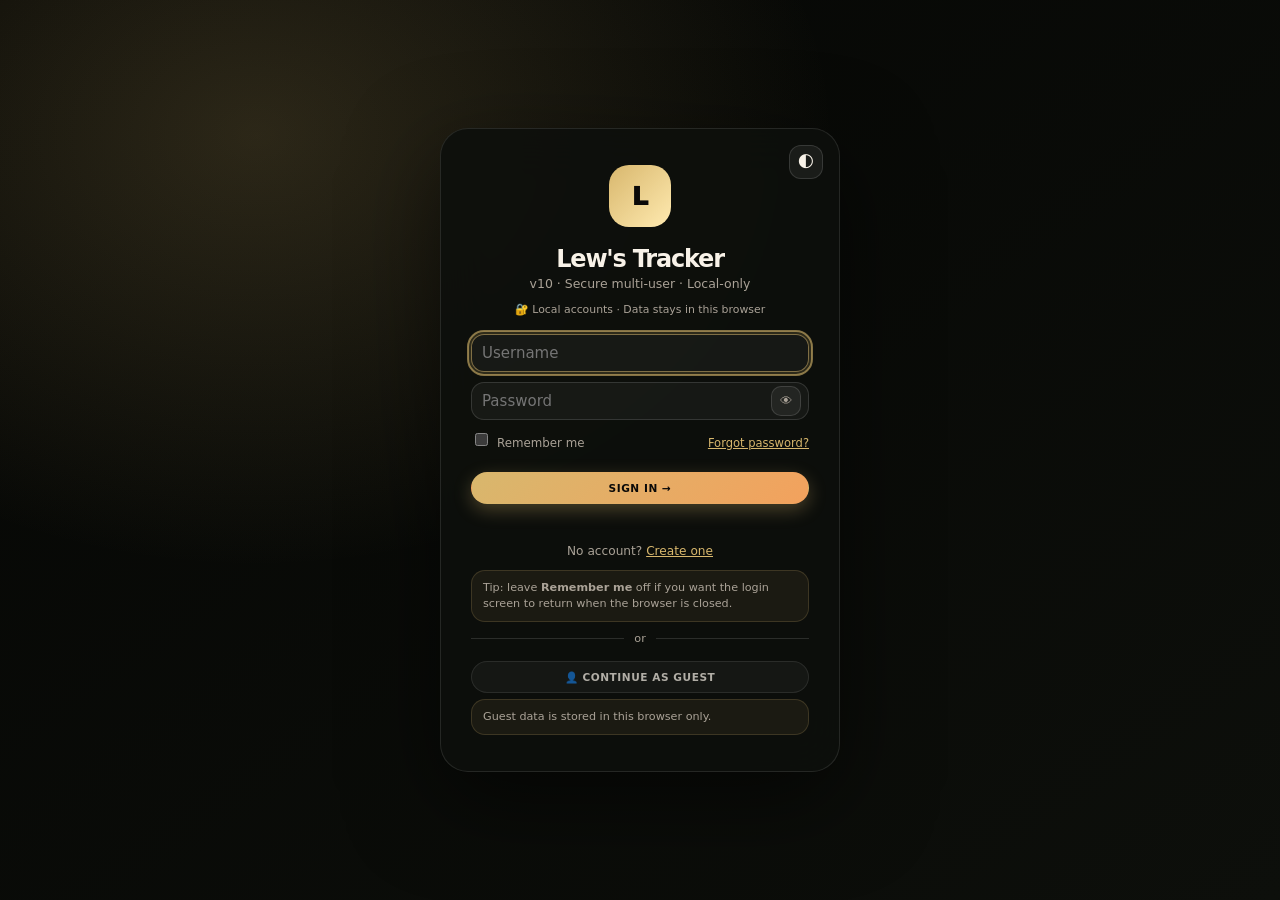
